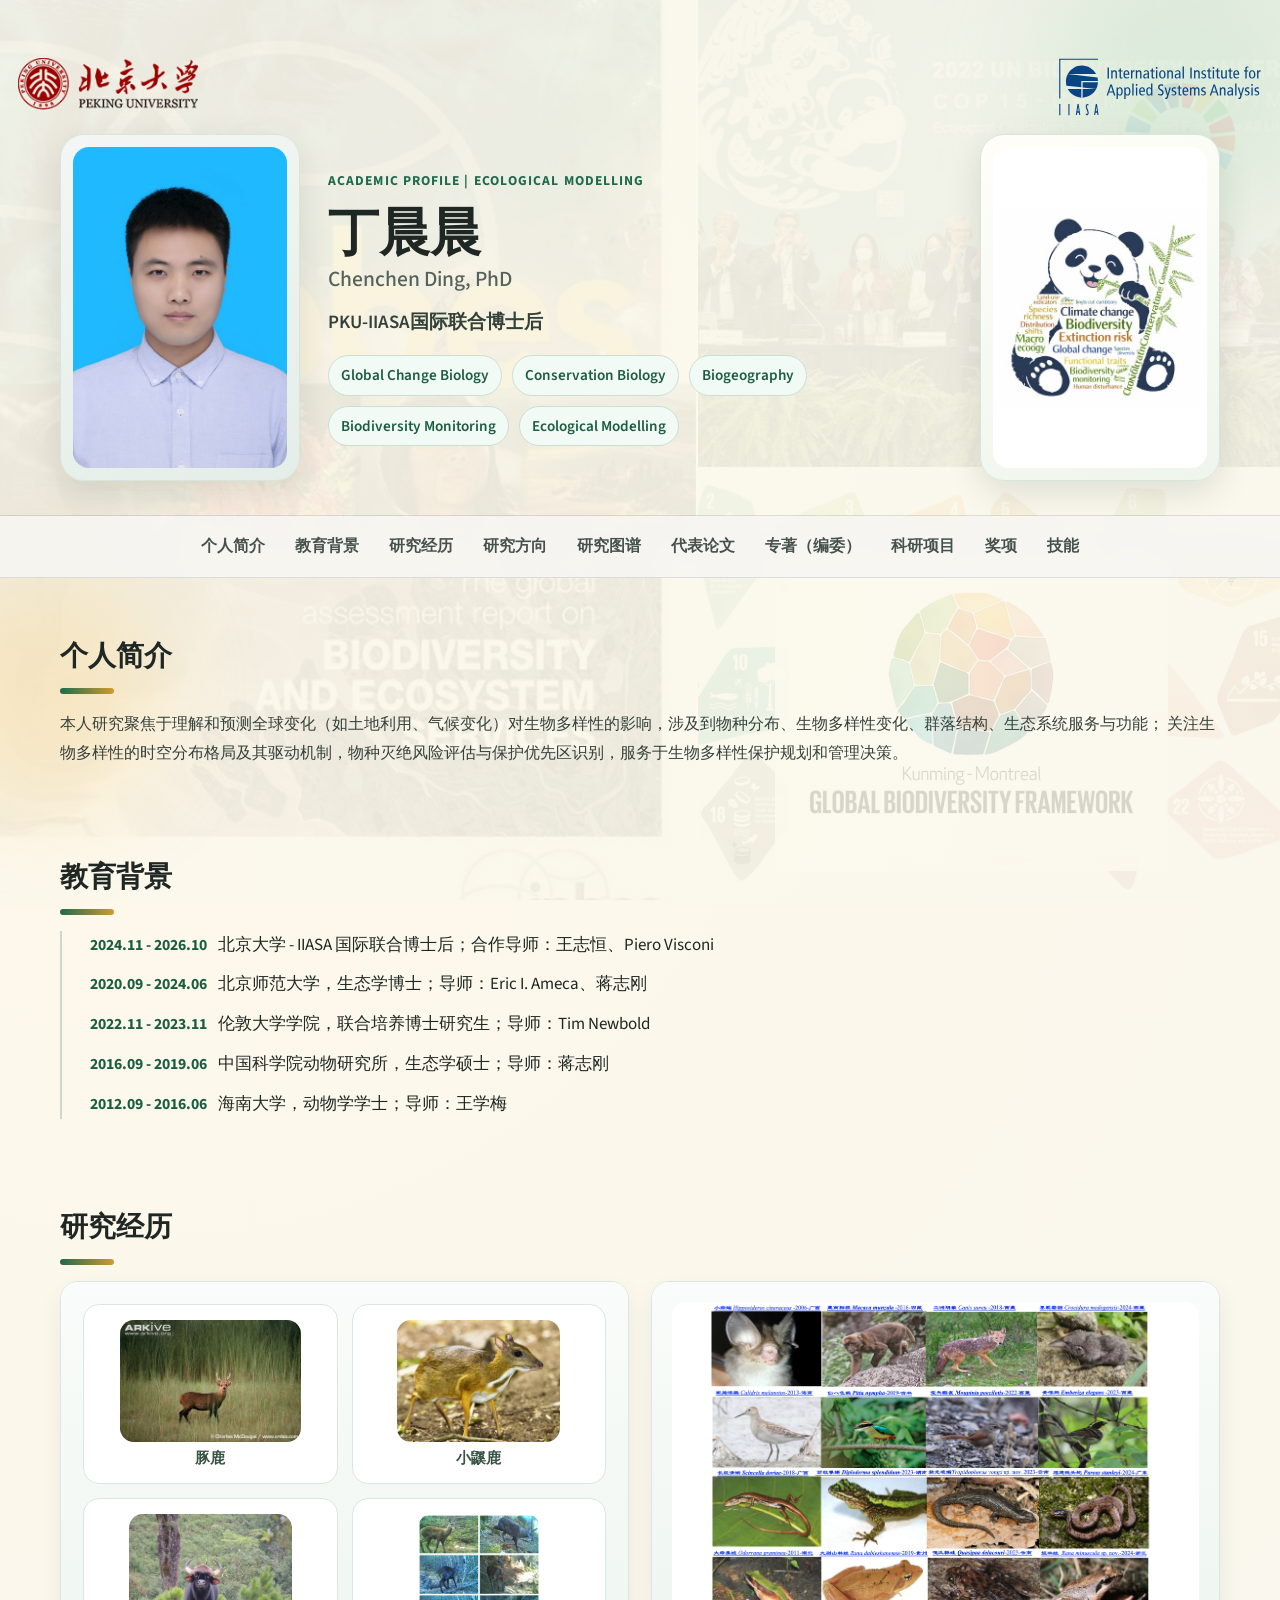
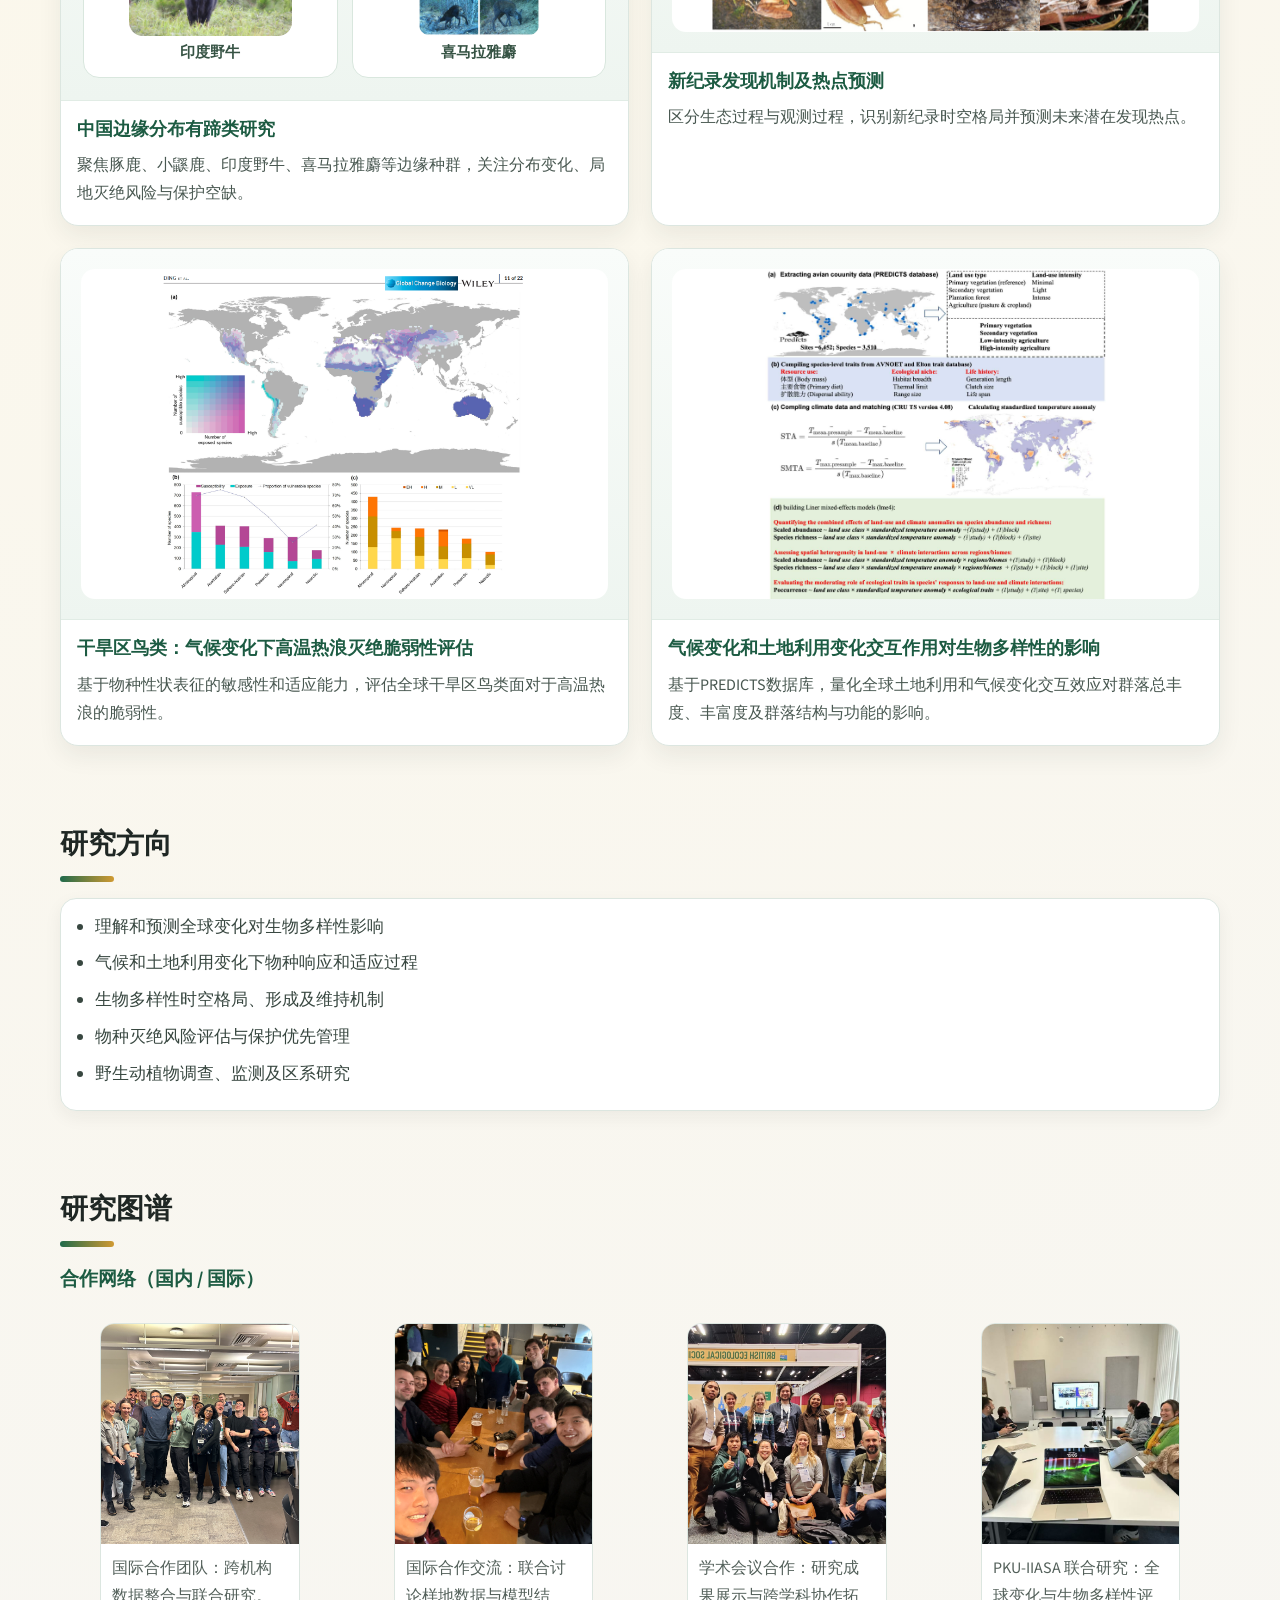
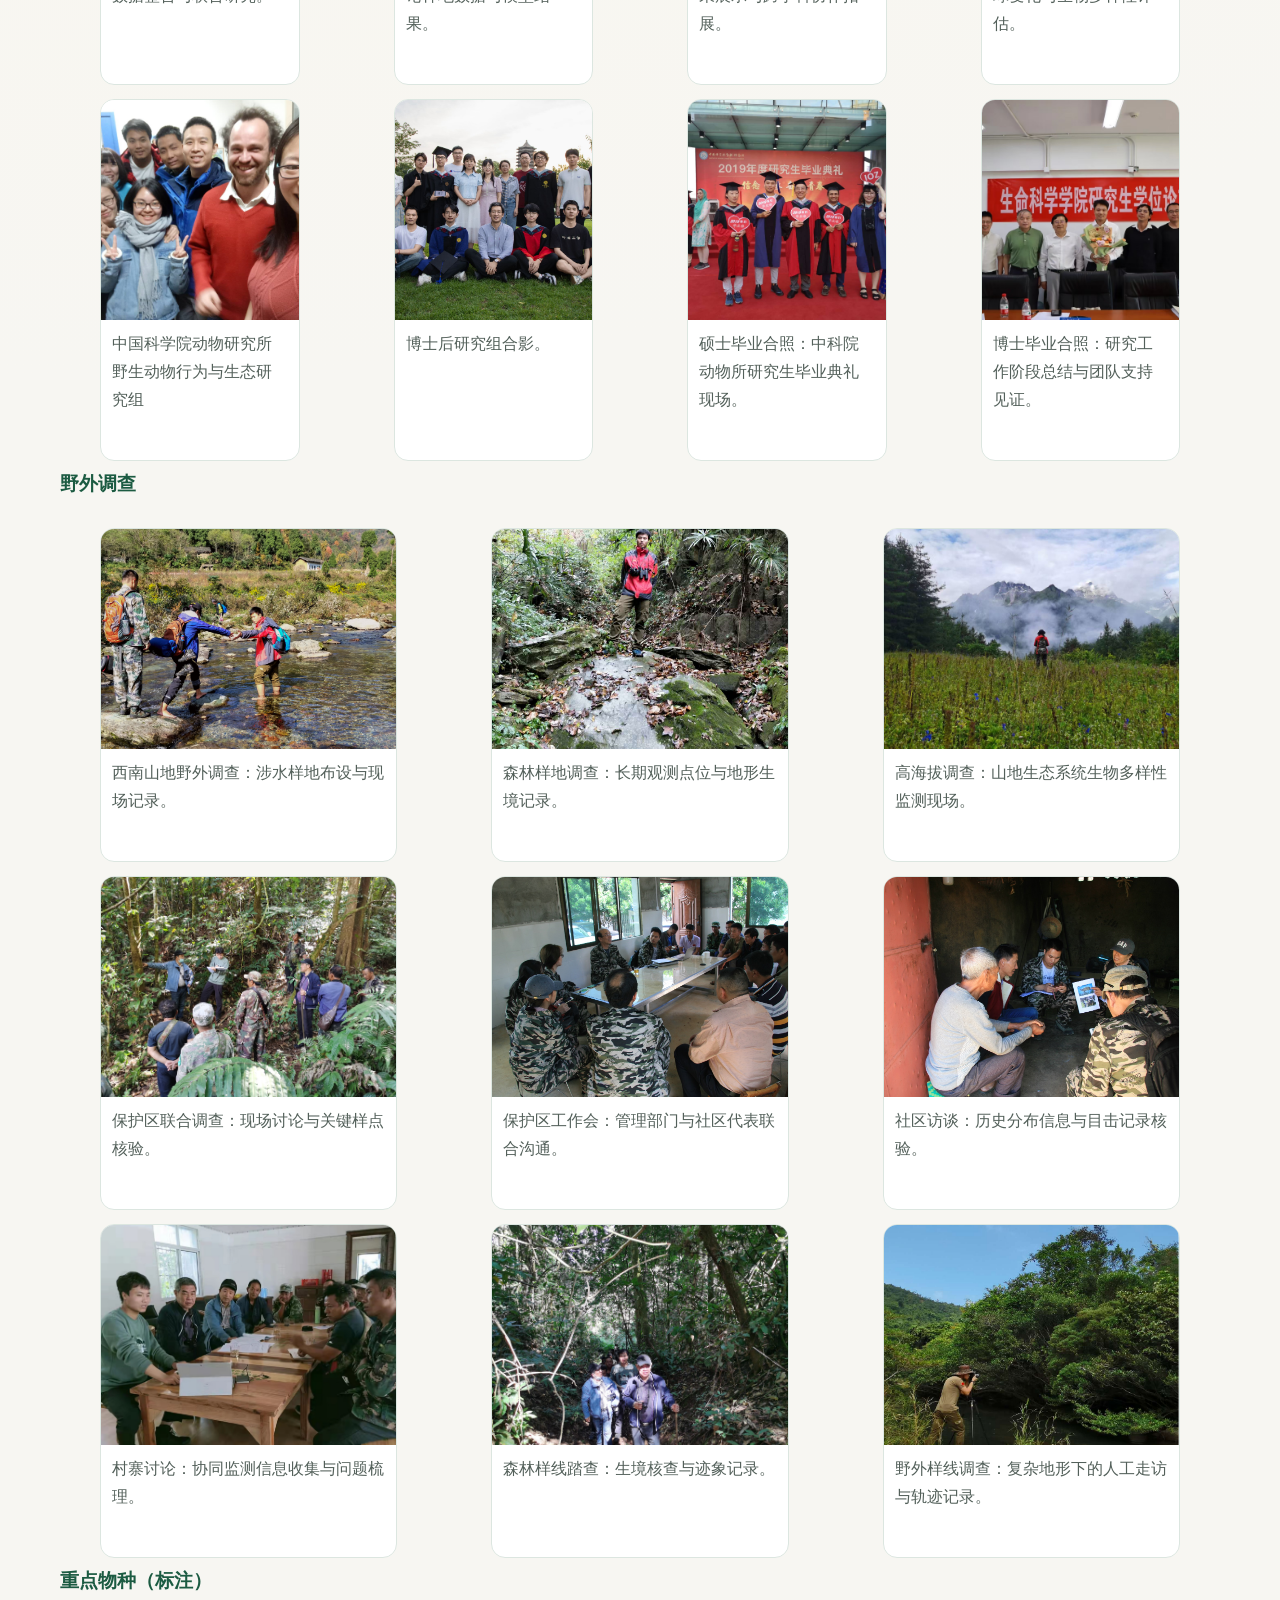
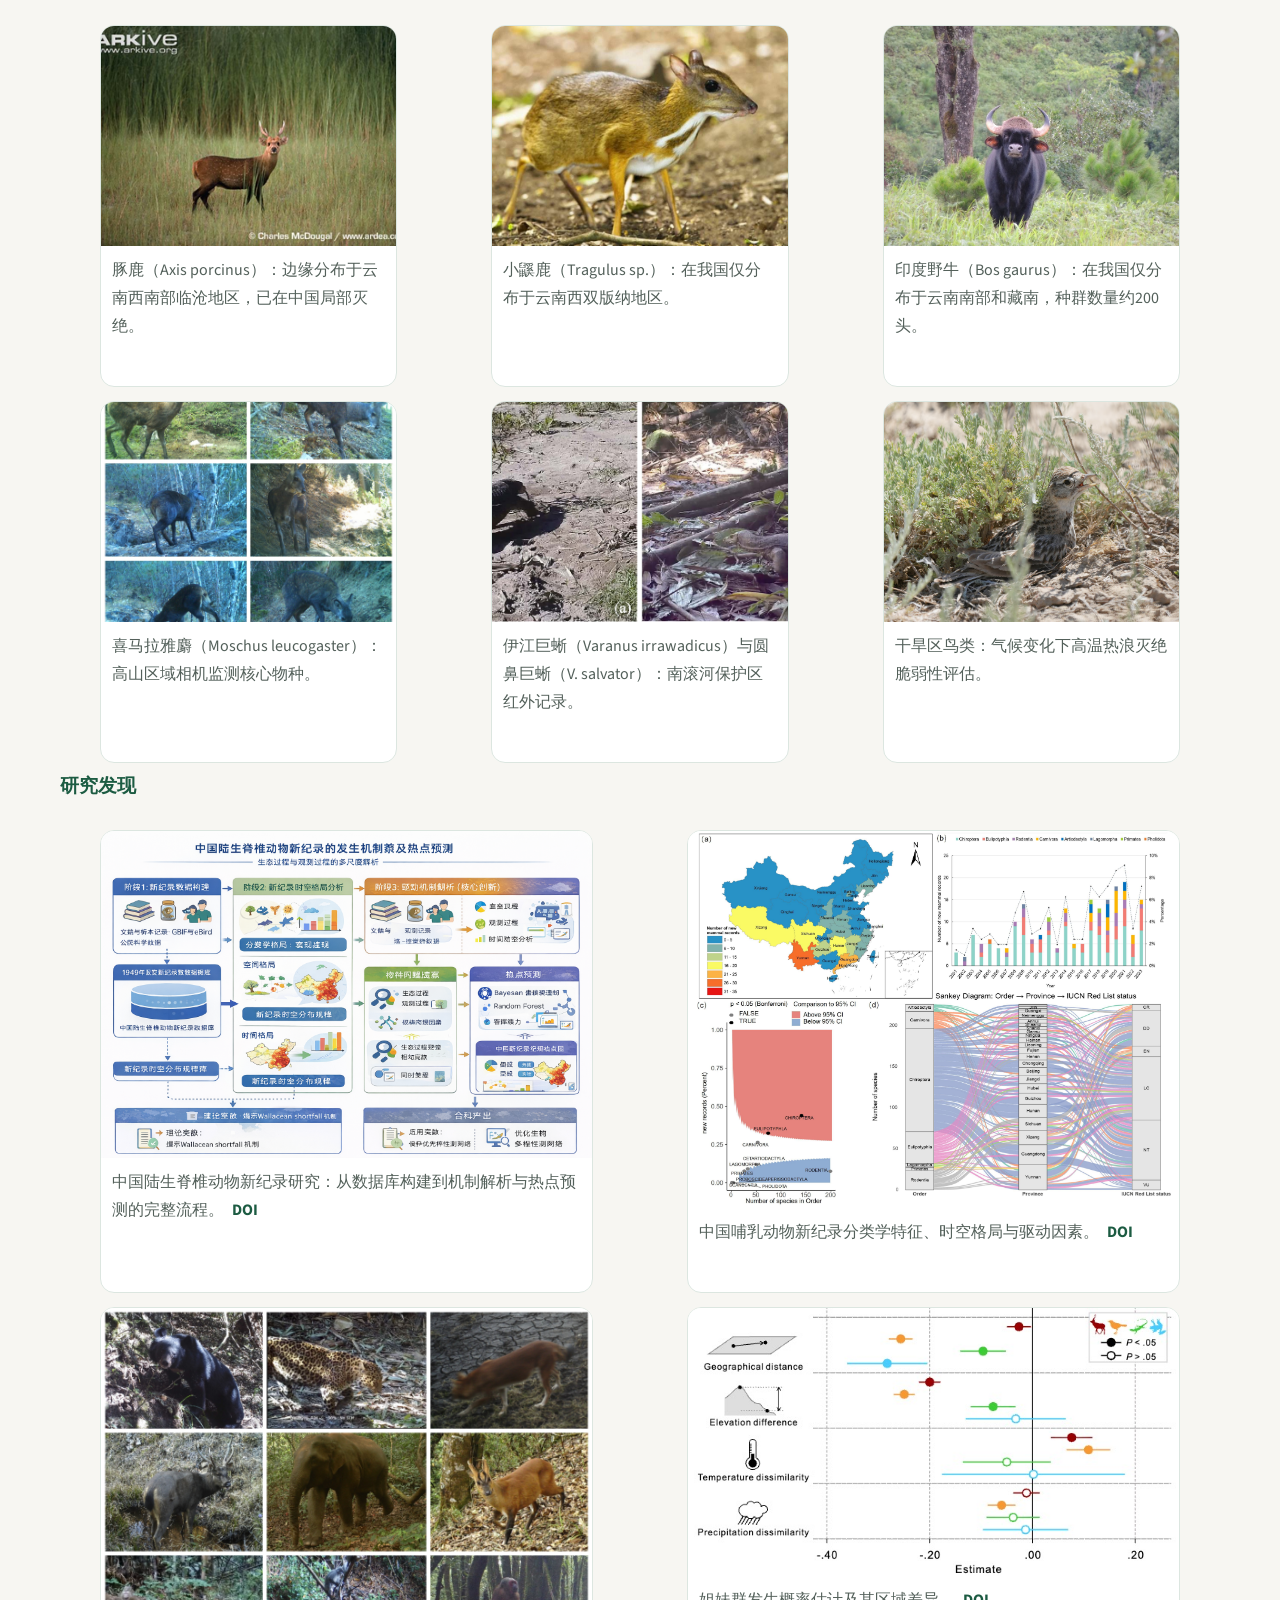
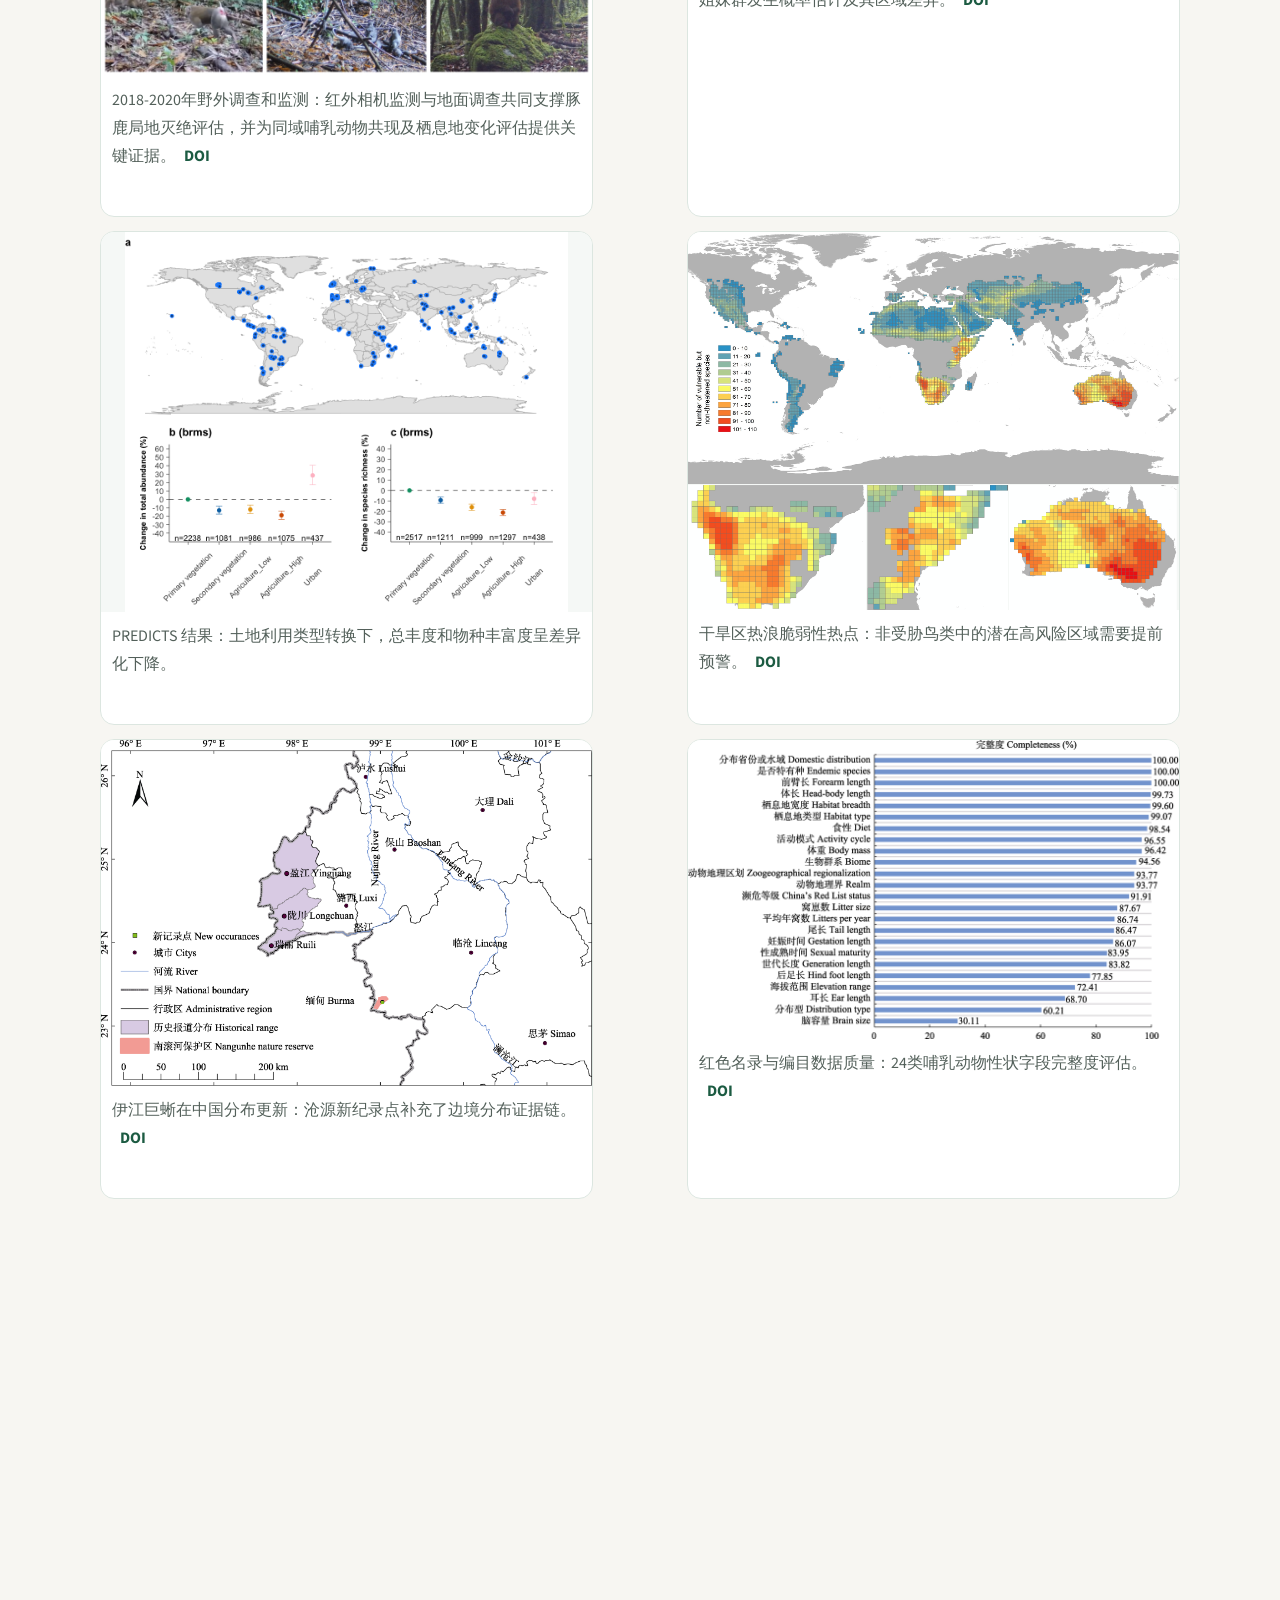
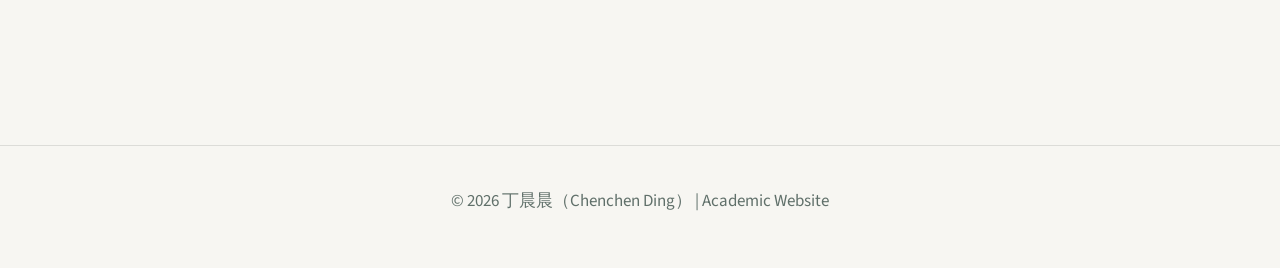
==== index.html @ 4b9de7c2 "Refine atlas captions and paper heading links" ====
<!doctype html>
<html lang="zh-CN">
<head>
  <meta charset="utf-8" />
  <meta name="viewport" content="width=device-width, initial-scale=1" />
  <title>丁晨晨 | Chenchen Ding, PhD</title>
  <meta name="description" content="丁晨晨（Chenchen Ding）个人学术主页：教育背景、研究经历、研究方向、研究图谱、代表论文与科研项目。" />
  <link rel="preconnect" href="https://fonts.googleapis.com" />
  <link rel="preconnect" href="https://fonts.gstatic.com" crossorigin />
  <link href="https://fonts.googleapis.com/css2?family=Fraunces:opsz,wght@9..144,500;9..144,700&family=Source+Sans+3:wght@400;500;600;700&display=swap" rel="stylesheet" />
  <link rel="stylesheet" href="style.css" />
</head>
<body>
  <div class="bg-orb orb-a"></div>
  <div class="bg-orb orb-b"></div>

  <header class="hero" id="top">
    <div class="hero-topbar">
      <img class="hero-corner-logo hero-logo-pku" src="assets/images/hero/pku-logo-mobile.png" alt="北京大学" loading="lazy" />
      <img class="hero-corner-logo hero-logo-iiasa" src="assets/images/hero/iiasa-logo-official.svg" alt="IIASA" loading="lazy" />
    </div>
    <div class="container hero-grid">
      <div class="hero-photo-wrap reveal">
        <img src="assets/images/profile.jpg" alt="丁晨晨个人照片" class="hero-photo" />
      </div>
      <div class="hero-main reveal">
        <p class="eyebrow">Academic Profile | Ecological Modelling</p>
        <h1>丁晨晨 <span>Chenchen Ding, PhD</span></h1>
        <p class="lead">PKU-IIASA国际联合博士后</p>
        <div class="chips">
          <span>Global Change Biology</span>
          <span>Conservation Biology</span>
          <span>Biogeography</span>
          <span>Biodiversity Monitoring</span>
          <span>Ecological Modelling</span>
        </div>
      </div>
      <div class="hero-panda-wrap reveal">
        <img src="assets/images/hero/panda-wordcloud.jpg" alt="熊猫生物多样性词云" class="hero-panda" />
      </div>
    </div>
  </header>

  <nav class="nav">
    <a href="#about">个人简介</a>
    <a href="#education">教育背景</a>
    <a href="#experience">研究经历</a>
    <a href="#research">研究方向</a>
    <a href="#atlas">研究图谱</a>
    <a href="#papers">代表论文</a>
    <a href="#books">专著（编委）</a>
    <a href="#projects">科研项目</a>
    <a href="#awards">奖项</a>
    <a href="#skills">技能</a>
  </nav>

  <main class="container">
    <section id="about" class="section reveal">
      <h2>个人简介</h2>
      <p>
        本人研究聚焦于理解和预测全球变化（如土地利用、气候变化）对生物多样性的影响，涉及到物种分布、生物多样性变化、群落结构、生态系统服务与功能；
        关注生物多样性的时空分布格局及其驱动机制，物种灭绝风险评估与保护优先区识别，服务于生物多样性保护规划和管理决策。
      </p>
    </section>

    <section id="education" class="section reveal">
      <h2>教育背景</h2>
      <ul class="timeline">
        <li>
          <span>2024.11 - 2026.10</span>
          北京大学 - IIASA 国际联合博士后；合作导师：王志恒、Piero Visconi
        </li>
        <li><span>2020.09 - 2024.06</span> 北京师范大学，生态学博士；导师：Eric I. Ameca、蒋志刚</li>
        <li><span>2022.11 - 2023.11</span> 伦敦大学学院，联合培养博士研究生；导师：Tim Newbold</li>
        <li><span>2016.09 - 2019.06</span> 中国科学院动物研究所，生态学硕士；导师：蒋志刚</li>
        <li><span>2012.09 - 2016.06</span> 海南大学，动物学学士；导师：王学梅</li>
      </ul>
    </section>

    <section id="experience" class="section reveal">
	      <h2>研究经历</h2>
	      <div class="experience-grid">
	        <article class="exp-card exp-card-species">
	          <div class="exp-card-media exp-species-grid">
	            <figure class="exp-species-tile">
	              <img src="assets/images/atlas/species-hogdeer.jpg" alt="豚鹿" loading="lazy" />
	              <figcaption>豚鹿</figcaption>
	            </figure>
	            <figure class="exp-species-tile">
	              <img src="assets/images/atlas/species-mousedeer-updated.png" alt="小鼷鹿" loading="lazy" />
	              <figcaption>小鼷鹿</figcaption>
	            </figure>
	            <figure class="exp-species-tile">
	              <img src="assets/images/atlas/species-gaur.jpg" alt="印度野牛" loading="lazy" />
	              <figcaption>印度野牛</figcaption>
	            </figure>
	            <figure class="exp-species-tile">
	              <img src="assets/images/atlas/species-himalayan-muskdeer.jpg" alt="喜马拉雅麝" loading="lazy" />
	              <figcaption>喜马拉雅麝</figcaption>
	            </figure>
	          </div>
	          <div class="exp-card-copy">
	            <h3>中国边缘分布有蹄类研究</h3>
	            <p>聚焦豚鹿、小鼷鹿、印度野牛、喜马拉雅麝等边缘种群，关注分布变化、局地灭绝风险与保护空缺。</p>
	          </div>
	        </article>
	        <article class="exp-card">
	          <div class="exp-card-media">
	            <img src="assets/images/atlas/chart-four-classes-newrecord-collage.png" alt="中国陆生脊椎动物四大类群代表性新纪录物种" loading="lazy" />
	          </div>
	          <div class="exp-card-copy">
	            <h3>新纪录发现机制及热点预测</h3>
	            <p>区分生态过程与观测过程，识别新纪录时空格局并预测未来潜在发现热点。</p>
	          </div>
	        </article>
	        <article class="exp-card">
	          <div class="exp-card-media">
	            <img src="assets/images/atlas/chart-dryland-birds-geb.png" alt="干旱区鸟类热浪脆弱性研究结果图" loading="lazy" />
	          </div>
	          <div class="exp-card-copy">
	            <h3>干旱区鸟类：气候变化下高温热浪灭绝脆弱性评估</h3>
	            <p>基于物种性状表征的敏感性和适应能力，评估全球干旱区鸟类面对于高温热浪的脆弱性。</p>
	          </div>
	        </article>
	        <article class="exp-card">
	          <div class="exp-card-media">
	            <img src="assets/images/atlas/chart-predicts-technical.jpg" alt="PREDICTS 技术路线图" loading="lazy" />
	          </div>
	          <div class="exp-card-copy">
	            <h3>气候变化和土地利用变化交互作用对生物多样性的影响</h3>
	            <p>基于PREDICTS数据库，量化全球土地利用和气候变化交互效应对群落总丰度、丰富度及群落结构与功能的影响。</p>
	          </div>
	        </article>
      </div>
    </section>

    <section id="research" class="section reveal">
      <h2>研究方向</h2>
      <div class="card">
        <ul class="research-points">
          <li>理解和预测全球变化对生物多样性影响</li>
          <li>气候和土地利用变化下物种响应和适应过程</li>
          <li>生物多样性时空格局、形成及维持机制</li>
          <li>物种灭绝风险评估与保护优先管理</li>
          <li>野生动植物调查、监测及区系研究</li>
        </ul>
      </div>
    </section>

	    <section id="atlas" class="section reveal">
	      <h2>研究图谱</h2>
	      <div class="atlas-group">
        <h3>合作网络（国内 / 国际）</h3>
        <div class="atlas-grid atlas-grid-collab">
          <figure class="atlas-item"><img src="assets/images/atlas/collab-uk-team.jpg" alt="国际合作团队" loading="lazy" /><figcaption>国际合作团队：跨机构数据整合与联合研究。</figcaption></figure>
          <figure class="atlas-item"><img src="assets/images/atlas/collab-uk-pub.jpg" alt="国际合作交流" loading="lazy" /><figcaption>国际合作交流：联合讨论样地数据与模型结果。</figcaption></figure>
          <figure class="atlas-item"><img src="assets/images/atlas/collab-bes-conference.jpg" alt="学术会议合作" loading="lazy" /><figcaption>学术会议合作：研究成果展示与跨学科协作拓展。</figcaption></figure>
          <figure class="atlas-item"><img src="assets/images/atlas/collab-pku-iiasa-268772.jpg" alt="PKU-IIASA合作" loading="lazy" /><figcaption>PKU-IIASA 联合研究：全球变化与生物多样性评估。</figcaption></figure>
          <figure class="atlas-item"><img src="assets/images/atlas/collab-lina.png" alt="李娜合作交流" loading="lazy" /><figcaption>中国科学院动物研究所野生动物行为与生态研究组</figcaption></figure>
          <figure class="atlas-item"><img src="assets/images/atlas/collab-graduation-e572c.jpg" alt="博士后研究组合影" loading="lazy" /><figcaption>博士后研究组合影。</figcaption></figure>
          <figure class="atlas-item"><img src="assets/images/atlas/collab-ioz-master-graduation.jpg" alt="硕士毕业合照" loading="lazy" /><figcaption>硕士毕业合照：中科院动物所研究生毕业典礼现场。</figcaption></figure>
          <figure class="atlas-item"><img src="assets/images/atlas/collab-pku-defense-b506d0.jpg" alt="博士毕业合照" loading="lazy" /><figcaption>博士毕业合照：研究工作阶段总结与团队支持见证。</figcaption></figure>
        </div>
      </div>

      <div class="atlas-group">
        <h3>野外调查</h3>
        <div class="atlas-grid atlas-grid-photo">
          <figure class="atlas-item"><img src="assets/images/atlas/field-river-crossing.jpg" alt="野外调查涉水样地" loading="lazy" /><figcaption>西南山地野外调查：涉水样地布设与现场记录。</figcaption></figure>
          <figure class="atlas-item"><img src="assets/images/atlas/field-forest-portrait.jpg" alt="森林样地调查" loading="lazy" /><figcaption>森林样地调查：长期观测点位与地形生境记录。</figcaption></figure>
          <figure class="atlas-item"><img src="assets/images/atlas/field-alpine.jpg" alt="高海拔调查" loading="lazy" /><figcaption>高海拔调查：山地生态系统生物多样性监测现场。</figcaption></figure>
          <figure class="atlas-item"><img src="assets/images/atlas/field-hogdeer-joint-forest.jpg" alt="保护区联合调查" loading="lazy" /><figcaption>保护区联合调查：现场讨论与关键样点核验。</figcaption></figure>
          <figure class="atlas-item"><img src="assets/images/atlas/field-hogdeer-workshop.jpg" alt="保护区工作会" loading="lazy" /><figcaption>保护区工作会：管理部门与社区代表联合沟通。</figcaption></figure>
          <figure class="atlas-item"><img src="assets/images/atlas/field-hogdeer-village-interview.jpg" alt="社区访谈" loading="lazy" /><figcaption>社区访谈：历史分布信息与目击记录核验。</figcaption></figure>
          <figure class="atlas-item"><img src="assets/images/atlas/field-hogdeer-community-meeting.jpg" alt="村寨讨论" loading="lazy" /><figcaption>村寨讨论：协同监测信息收集与问题梳理。</figcaption></figure>
          <figure class="atlas-item"><img src="assets/images/atlas/field-hogdeer-forest-transect2.jpg" alt="森林样线踏查" loading="lazy" /><figcaption>森林样线踏查：生境核查与迹象记录。</figcaption></figure>
          <figure class="atlas-item"><img src="assets/images/atlas/field-survey-stream.png" alt="野外样线调查" loading="lazy" /><figcaption>野外样线调查：复杂地形下的人工走访与轨迹记录。</figcaption></figure>
        </div>
      </div>

      <div class="atlas-group">
        <h3>重点物种（标注）</h3>
        <div class="atlas-grid atlas-grid-photo">
          <figure class="atlas-item"><img src="assets/images/atlas/species-hogdeer.jpg" alt="豚鹿" loading="lazy" /><figcaption>豚鹿（Axis porcinus）：边缘分布于云南西南部临沧地区，已在中国局部灭绝。</figcaption></figure>
          <figure class="atlas-item"><img src="assets/images/atlas/species-mousedeer-updated.png" alt="小鼷鹿" loading="lazy" /><figcaption>小鼷鹿（Tragulus sp.）：在我国仅分布于云南西双版纳地区。</figcaption></figure>
          <figure class="atlas-item"><img src="assets/images/atlas/species-gaur.jpg" alt="印度野牛" loading="lazy" /><figcaption>印度野牛（Bos gaurus）：在我国仅分布于云南南部和藏南，种群数量约200头。</figcaption></figure>
          <figure class="atlas-item"><img src="assets/images/atlas/species-himalayan-muskdeer.jpg" alt="喜马拉雅麝" loading="lazy" /><figcaption>喜马拉雅麝（Moschus leucogaster）：高山区域相机监测核心物种。</figcaption></figure>
          <figure class="atlas-item"><img src="assets/images/atlas/species-varanus-cangyuan.jpg" alt="伊江巨蜥与圆鼻巨蜥红外照片" loading="lazy" /><figcaption>伊江巨蜥（Varanus irrawadicus）与圆鼻巨蜥（V. salvator）：南滚河保护区红外记录。</figcaption></figure>
          <figure class="atlas-item"><img src="assets/images/atlas/species-dryland-bird.jpg" alt="干旱区鸟类" loading="lazy" /><figcaption>干旱区鸟类：气候变化下高温热浪灭绝脆弱性评估。</figcaption></figure>
        </div>
      </div>

      <div class="atlas-group">
        <h3>研究发现</h3>
        <div class="atlas-grid atlas-grid-results">
          <figure class="atlas-item"><a href="https://doi.org/10.1111/geb.70165" target="_blank" rel="noopener"><img src="assets/images/atlas/chart-newrecord-workflow.png" alt="新纪录机制框架" loading="lazy" /></a><figcaption>中国陆生脊椎动物新纪录研究：从数据库构建到机制解析与热点预测的完整流程。<a href="https://doi.org/10.1111/geb.70165" target="_blank" rel="noopener">DOI</a></figcaption></figure>
          <figure class="atlas-item"><a href="https://doi.org/10.1111/geb.70165" target="_blank" rel="noopener"><img src="assets/images/atlas/chart-geb-mammal-newrecords-china.jpg" alt="GEB中国哺乳动物新纪录结果图" loading="lazy" /></a><figcaption>中国哺乳动物新纪录分类学特征、时空格局与驱动因素。<a href="https://doi.org/10.1111/geb.70165" target="_blank" rel="noopener">DOI</a></figcaption></figure>
          <figure class="atlas-item"><a href="https://doi.org/10.1017/S0030605321000016" target="_blank" rel="noopener"><img src="assets/images/atlas/camera-grid-206666.jpg" alt="九宫格物种红外记录图" loading="lazy" /></a><figcaption>2018-2020年野外调查和监测：红外相机监测与地面调查共同支撑豚鹿局地灭绝评估，并为同域哺乳动物共现及栖息地变化评估提供关键证据。<a href="https://doi.org/10.1017/S0030605321000016" target="_blank" rel="noopener">DOI</a></figcaption></figure>
          <figure class="atlas-item"><a href="https://doi.org/10.1111/geb.70165" target="_blank" rel="noopener"><img src="assets/images/atlas/chart-sister-clades-estimates.png" alt="姐妹群发生概率估计图" loading="lazy" /></a><figcaption>姐妹群发生概率估计及其区域差异。<a href="https://doi.org/10.1111/geb.70165" target="_blank" rel="noopener">DOI</a></figcaption></figure>
          <figure class="atlas-item"><img src="assets/images/atlas/chart-predicts-sites-effects.png" alt="PREDICTS全球样地与效应估计" loading="lazy" /><figcaption>PREDICTS 结果：土地利用类型转换下，总丰度和物种丰富度呈差异化下降。</figcaption></figure>
          <figure class="atlas-item"><a href="https://doi.org/10.1111/gcb.17136" target="_blank" rel="noopener"><img src="assets/images/atlas/chart-heatwave-hotspots.png" alt="热浪脆弱性热点" loading="lazy" /></a><figcaption>干旱区热浪脆弱性热点：非受胁鸟类中的潜在高风险区域需要提前预警。<a href="https://doi.org/10.1111/gcb.17136" target="_blank" rel="noopener">DOI</a></figcaption></figure>
          <figure class="atlas-item"><a href="https://doi.org/10.13859/j.cjz.202001015" target="_blank" rel="noopener"><img src="assets/images/atlas/chart-varanus-range-cangyuan.png" alt="伊江巨蜥分布图" loading="lazy" /></a><figcaption>伊江巨蜥在中国分布更新：沧源新纪录点补充了边境分布证据链。<a href="https://doi.org/10.13859/j.cjz.202001015" target="_blank" rel="noopener">DOI</a></figcaption></figure>
          <figure class="atlas-item"><a href="https://doi.org/10.17520/biods.2021520" target="_blank" rel="noopener"><img src="assets/images/atlas/chart-redlist-catalog-completeness.png" alt="红色名录与编目完整度" loading="lazy" /></a><figcaption>红色名录与编目数据质量：24类哺乳动物性状字段完整度评估。<a href="https://doi.org/10.17520/biods.2021520" target="_blank" rel="noopener">DOI</a></figcaption></figure>
        </div>
      </div>
    </section>

    <section id="papers" class="section reveal">
      <h2 class="papers-heading">
        <span>代表论文（第一作者或共同第一作者）</span>
        <span class="profile-links" aria-label="学术主页链接">
          <a class="profile-link profile-link-researchgate" href="https://www.researchgate.net/search/researcher?q=Chenchen%20Ding" target="_blank" rel="noopener" aria-label="ResearchGate">
            <span>RG</span>
          </a>
          <a class="profile-link profile-link-github" href="https://github.com/dingchenchen6" target="_blank" rel="noopener" aria-label="GitHub">
            <svg viewBox="0 0 24 24" aria-hidden="true">
              <path d="M12 1.5a10.5 10.5 0 0 0-3.32 20.46c.53.1.72-.23.72-.52v-1.84c-2.93.64-3.55-1.24-3.55-1.24-.48-1.22-1.18-1.55-1.18-1.55-.97-.66.08-.65.08-.65 1.07.08 1.63 1.09 1.63 1.09.95 1.63 2.49 1.16 3.1.89.1-.69.37-1.16.67-1.43-2.34-.27-4.8-1.17-4.8-5.19 0-1.15.41-2.08 1.08-2.81-.11-.26-.47-1.36.1-2.83 0 0 .88-.28 2.89 1.07a10 10 0 0 1 5.26 0c2-1.35 2.88-1.07 2.88-1.07.57 1.47.21 2.57.1 2.83.67.73 1.08 1.66 1.08 2.81 0 4.03-2.46 4.92-4.8 5.18.38.33.71.98.71 1.98v2.94c0 .29.19.62.73.52A10.5 10.5 0 0 0 12 1.5Z"/>
            </svg>
          </a>
          <a class="profile-link profile-link-orcid" href="https://orcid.org/0000-0001-6706-7996" target="_blank" rel="noopener" aria-label="ORCID">
            <span>iD</span>
          </a>
        </span>
      </h2>
      <ol class="pub-list">
        <li>
          Ding Chenchen, Ding Jiale, Qiao Huijie, Jiang Zhigang, Wang Zhiheng. (2025).
          <em>Taxonomic and Spatiotemporal Patterns and Ecological Correlates of New Mammal Distribution Records in China</em>.
          Global Ecology and Biogeography, 34(12), e70165.
          <a href="https://doi.org/10.1111/geb.70165" target="_blank" rel="noopener">DOI: 10.1111/geb.70165</a>
        </li>
        <li>
          Ding Chenchen, Newbold Tim, Ameca Eric I. (2024).
          <em>Assessing the global vulnerability of dryland birds to heatwaves</em>.
          Global Change Biology, 30(1), e17136.
          <a href="https://doi.org/10.1111/gcb.17136" target="_blank" rel="noopener">DOI: 10.1111/gcb.17136</a>
        </li>
        <li>
          Ding Chenchen, Liu Jie, Li Chunwang, Jiang Zhigang. (2022).
          <em>Probable extirpation of the hog deer from China: implications for conservation</em>.
          Oryx, 56(3).
          <a href="https://doi.org/10.1017/S0030605321000016" target="_blank" rel="noopener">DOI: 10.1017/S0030605321000016</a>
        </li>
        <li>
          Jiang Zhigang, Li Chunwang, Ding Chenchen. (2021).
          <em>The roaming wild Asian elephants of Yunnan, China, pose a challenge to conservation</em>. Oryx, 55(5), 650-651.
          <a href="https://doi.org/10.1017/S0030605321000211" target="_blank" rel="noopener">DOI: 10.1017/S0030605321000211</a>
        </li>
	        <li>
	          丁晨晨; 梁冬妮; 信文培; 李春旺; Ameca Eric I; 蒋志刚. (2022).
	          <em>中国哺乳动物形态、生活史和生态学特征数据集</em>. 生物多样性, 30(2).
	          <a href="https://doi.org/10.17520/biods.2021520" target="_blank" rel="noopener">DOI: 10.17520/biods.2021520</a>
	        </li>
	        <li>
	          丁晨晨, 刘杰, 李春旺, 饶定齐, 蒋志刚. (2020).
	          <em>云南沧源发现伊江巨蜥</em>. 动物学杂志, 55(1), 110-111.
	          <a href="https://doi.org/10.13859/j.cjz.202001015" target="_blank" rel="noopener">DOI: 10.13859/j.cjz.202001015</a>
	        </li>
	        <li>
	          李娜#, 丁晨晨#, 曹丹丹, 初红军, 戚英杰, 李春旺, 平晓鸽, 孙悦华, 蒋志刚. (2020).
	          <em>中国阿勒泰地区鸟类物种编目、丰富度格局和区系组成</em>. 生物多样性, 28, 401-411.
	          <a href="https://doi.org/10.17520/biods.2019023" target="_blank" rel="noopener">DOI: 10.17520/biods.2019023</a>
        </li>
        <li>
          丁晨晨, 胡一鸣, 李春旺, 蒋志刚. (2018).
          <em>印度野牛在中国的分布及其栖息地适宜性分析</em>. 生物多样性, 26, 951-961.
          <a href="https://doi.org/10.17520/biods.2018012" target="_blank" rel="noopener">DOI: 10.17520/biods.2018012</a>
        </li>
      </ol>
    </section>

    <section id="books" class="section reveal">
      <h2>专著（编委）</h2>
      <div class="card">
        <p>
          <strong>蒋志刚、周开亚、何锴、丁晨晨、胡一鸣、黄乘明、Alice C. Hughes、姜廷磊、姜广顺、李春旺、李晟、刘洋、石红艳、王旭明、余文华、张礼标（2024）《中国哺乳动物多样性：编目、分布与保护》</strong>（海峡出版社，编委）。
          本人贡献：负责物种分布、生态性状与受威胁因素数据汇集、统计可视化与章节校稿。
        </p>
        <p>
          <strong>《中国生物多样性红色名录：脊椎动物（哺乳动物卷）》</strong>（编委会，2020）。
          本人贡献：参与物种种群分布数据收集、受威胁因素评估及统计绘图。
        </p>
      </div>
    </section>

    <section id="projects" class="section reveal">
      <h2>科研项目</h2>
      <div class="two-col">
        <div class="panel">
          <h3>主持</h3>
          <ul>
            <li>北京市自然科学基金青年C类项目（5264031）：中国脊椎动物新纪录分类学时空格局、驱动机制及热点预测研究（2026.01-2027.12，在研）</li>
            <li>北京大学 PKU-IIASA 国际联合博士后项目：土地利用和气候变化对全球生物多样性的综合影响（2024.11-2026.10，在研）</li>
          </ul>
        </div>
        <div class="panel">
          <h3>参与</h3>
          <ul>
            <li>科技部国家重点研发计划（2022YFF0808402）：气候和土地利用变化对“一体化健康”体系的影响与应对策略（2022.12-2027.11，在研）</li>
          </ul>
        </div>
      </div>
    </section>

    <section id="awards" class="section reveal">
      <h2>奖项</h2>
      <div class="card">
        <ul>
          <li>北京师范大学优秀博士论文（2024）</li>
          <li>国家奖学金（2023-2024）</li>
          <li>中国科学院大学优秀硕士论文（2019）</li>
          <li>中国科学院大学优秀毕业生（2019）</li>
        </ul>
      </div>
    </section>

    <section id="skills" class="section reveal">
      <h2>专业技能</h2>
      <div class="skills">
        <span>R</span>
        <span>Python</span>
        <span>Statistical Analysis &amp; Visualization</span>
        <span>Species Distribution Models</span>
        <span>Systematic Conservation Planning</span>
        <span>Ecological Modelling</span>
        <span>Wildlife Survey &amp; Monitoring</span>
      </div>
    </section>
  </main>

  <footer class="footer">
    <p>© 2026 丁晨晨（Chenchen Ding） | Academic Website</p>
  </footer>

  <script>
    const observer = new IntersectionObserver((entries) => {
      entries.forEach((entry) => {
        if (entry.isIntersecting) entry.target.classList.add('in');
      });
    }, { threshold: 0.12 });

    document.querySelectorAll('.reveal').forEach(el => observer.observe(el));
  </script>
</body>
</html>
---- style.css ----
:root {
  --bg: #f7f6f2;
  --ink: #1f2724;
  --sub: #55615b;
  --brand: #1f6a4b;
  --brand-2: #d09a32;
  --card: #ffffff;
  --line: rgba(31, 39, 36, 0.12);
  --shadow: 0 12px 34px rgba(24, 40, 32, 0.12);
}

* {
  box-sizing: border-box;
}

html,
body {
  margin: 0;
  padding: 0;
}

body {
  font-family: "Source Sans 3", "PingFang SC", "Noto Sans SC", sans-serif;
  font-size: 17px;
  color: var(--ink);
  line-height: 1.75;
  background: radial-gradient(circle at 12% 6%, #fdf8e9 0%, var(--bg) 32%), var(--bg);
}

body::before {
  content: "";
  position: fixed;
  inset: 0;
  z-index: -2;
  pointer-events: none;
  background-image: url("assets/images/bg/bg-ipbes-kmgbf-sdg-composite.png");
  background-size: cover;
  background-repeat: no-repeat;
  background-position: center center;
  opacity: 0.14;
  filter: saturate(0.9) contrast(1.01);
}

img {
  max-width: 100%;
  display: block;
}

.bg-orb {
  position: fixed;
  z-index: -1;
  border-radius: 999px;
  filter: blur(50px);
  opacity: 0.35;
}

.orb-a {
  width: 280px;
  height: 280px;
  background: #b7dfc3;
  top: -60px;
  right: -40px;
}

.orb-b {
  width: 240px;
  height: 240px;
  background: #ffd88a;
  bottom: 10%;
  left: -80px;
}

.container {
  width: min(1160px, calc(100% - 40px));
  margin: 0 auto;
}

.hero {
  padding: 58px 0 34px;
  border-bottom: 1px solid var(--line);
}

.hero-topbar {
  display: flex;
  justify-content: space-between;
  align-items: flex-start;
  gap: 18px;
  width: 100%;
  padding: 0 18px;
  margin-bottom: 18px;
}

.hero-corner-logo {
  flex: 0 0 auto;
  height: auto;
  max-width: 100%;
  object-fit: contain;
}

.hero-logo-pku {
  height: 52px;
  width: auto;
}

.hero-logo-iiasa {
  height: 58px;
  width: auto;
  max-width: min(320px, 42vw);
}

.hero-grid {
  display: grid;
  grid-template-columns: 240px minmax(0, 1fr) 240px;
  gap: 28px;
  align-items: center;
}

.hero-photo-wrap {
  background: linear-gradient(160deg, #f3f6f4, #e4eee8);
  border: 1px solid #d7e5dc;
  border-radius: 24px;
  padding: 12px;
  box-shadow: var(--shadow);
}

.hero-photo {
  width: 100%;
  aspect-ratio: 2 / 3;
  object-fit: cover;
  border-radius: 16px;
}

.hero-panda-wrap {
  background: linear-gradient(160deg, #fffef8, #eef5ec);
  border: 1px solid #d7e5dc;
  border-radius: 24px;
  padding: 12px;
  box-shadow: var(--shadow);
}

.hero-panda {
  width: 100%;
  aspect-ratio: 2 / 3;
  object-fit: contain;
  border-radius: 16px;
  background: #ffffff;
  padding: 6px;
}

.eyebrow {
  margin: 0 0 10px;
  letter-spacing: 0.08em;
  font-size: 0.85rem;
  text-transform: uppercase;
  color: var(--brand);
  font-weight: 700;
}

.hero h1 {
  font-family: "Fraunces", "Source Serif 4", serif;
  margin: 0;
  line-height: 1.12;
  font-size: clamp(2rem, 4.2vw, 3.2rem);
}

.hero h1 span {
  display: block;
  font-size: clamp(1.05rem, 1.8vw, 1.35rem);
  font-family: "Source Sans 3", sans-serif;
  color: var(--sub);
  margin-top: 8px;
  font-weight: 500;
}

.lead {
  margin: 14px 0 0;
  font-size: 1.18rem;
  font-weight: 600;
  color: #33413b;
  max-width: 820px;
}

.chips {
  display: flex;
  flex-wrap: wrap;
  gap: 10px;
  margin-top: 16px;
}

.chips span {
  border: 1px solid #c9dfd2;
  background: #f2faf5;
  color: #1c5d42;
  padding: 6px 12px;
  border-radius: 999px;
  font-size: 0.95rem;
  font-weight: 600;
}

.contacts {
  margin-top: 16px;
  display: flex;
  flex-wrap: wrap;
  gap: 14px 20px;
}

.contacts a,
.contacts span {
  color: var(--sub);
  font-size: 0.94rem;
  text-decoration: none;
}

.nav {
  position: sticky;
  top: 0;
  z-index: 50;
  background: rgba(247, 246, 242, 0.9);
  backdrop-filter: blur(10px);
  border-bottom: 1px solid var(--line);
  display: flex;
  gap: 8px;
  justify-content: center;
  padding: 10px 14px;
  flex-wrap: wrap;
}

.nav a {
  color: #45524c;
  text-decoration: none;
  font-weight: 700;
  font-size: 0.98rem;
  padding: 7px 11px;
  border-radius: 999px;
}

.nav a:hover {
  background: #e9f5ee;
  color: #16573d;
}

.section {
  padding: 52px 0 20px;
}

.section h2 {
  font-family: "Fraunces", serif;
  font-size: clamp(1.4rem, 2.2vw, 2rem);
  margin: 0 0 16px;
  position: relative;
  display: inline-block;
}

.section h2::after {
  content: "";
  display: block;
  width: 48%;
  height: 6px;
  margin-top: 8px;
  border-radius: 6px;
  background: linear-gradient(90deg, var(--brand), var(--brand-2));
}

.papers-heading {
  display: flex;
  align-items: center;
  gap: 18px;
  margin-bottom: 16px;
  flex-wrap: wrap;
}

.papers-heading span:first-child {
  display: inline-block;
}

.profile-links {
  display: flex;
  align-items: center;
  gap: 10px;
  flex-wrap: wrap;
}

.profile-link {
  width: 42px;
  height: 42px;
  border-radius: 999px;
  display: inline-flex;
  align-items: center;
  justify-content: center;
  text-decoration: none;
  box-shadow: 0 10px 22px rgba(23, 38, 31, 0.12);
  transition: transform 0.2s ease, box-shadow 0.2s ease;
}

.profile-link:hover {
  transform: translateY(-2px);
  box-shadow: 0 14px 28px rgba(23, 38, 31, 0.16);
}

.profile-link span,
.profile-link svg {
  display: block;
}

.profile-link span {
  font-size: 0.95rem;
  font-weight: 800;
  letter-spacing: 0.02em;
}

.profile-link svg {
  width: 22px;
  height: 22px;
  fill: currentColor;
}

.profile-link-researchgate {
  background: #00ccbb;
  color: #ffffff;
}

.profile-link-github {
  background: #1f2328;
  color: #ffffff;
}

.profile-link-orcid {
  background: #a6ce39;
  color: #ffffff;
}

.section p {
  margin: 0 0 12px;
  color: #35423d;
  font-size: 1.03rem;
}

.card {
  border: 1px solid #dce6e0;
  background: var(--card);
  border-radius: 16px;
  padding: 14px 16px;
  box-shadow: 0 6px 18px rgba(31, 39, 36, 0.06);
}

.timeline {
  margin: 0;
  padding-left: 18px;
  border-left: 2px solid #cad8d0;
  list-style: none;
}

.timeline li {
  margin: 0 0 10px;
  padding-left: 10px;
}

.timeline span {
  display: inline-block;
  font-weight: 700;
  color: #1b5d43;
  margin-right: 8px;
  font-size: 0.98rem;
}

.experience-grid {
  display: grid;
  grid-template-columns: 1fr 1fr;
  gap: 22px;
}

.exp-card {
  border: 1px solid #dce6e0;
  background: #fff;
  border-radius: 18px;
  overflow: hidden;
  display: flex;
  flex-direction: column;
  box-shadow: 0 10px 24px rgba(31, 39, 36, 0.07);
}

.exp-card-media {
  display: flex;
  align-items: center;
  justify-content: center;
  min-height: 360px;
  padding: 20px;
  background: linear-gradient(180deg, #f9fcfa 0%, #eef5f0 100%);
  border-bottom: 1px solid #e1ece5;
}

.exp-card img {
  width: 100%;
  height: auto;
  max-height: 330px;
  object-fit: contain;
  background: #ffffff;
  border-radius: 14px;
}

.exp-card-species .exp-card-media {
  min-height: 410px;
  padding: 22px;
}

.exp-card-copy {
  padding: 14px 16px 18px;
}

.exp-card h3 {
  margin: 0 0 6px;
  font-size: 1.1rem;
  color: #1c5b42;
}

.exp-card p {
  margin: 0;
  font-size: 1rem;
  color: #495851;
}

.exp-species-grid {
  display: grid;
  grid-template-columns: repeat(2, minmax(0, 1fr));
  gap: 14px;
  width: 100%;
}

.exp-species-tile {
  margin: 0;
  border: 1px solid #d9e7de;
  border-radius: 16px;
  background: #ffffff;
  padding: 12px;
  display: grid;
  gap: 8px;
  justify-items: center;
  align-content: center;
  min-height: 180px;
}

.exp-species-tile img {
  max-height: 122px;
  width: auto;
}

.exp-species-tile figcaption {
  font-size: 0.92rem;
  font-weight: 700;
  color: #365344;
  line-height: 1.2;
}

.research-points {
  margin: 0;
  padding-left: 18px;
  color: #384740;
}

.research-points li {
  margin: 0 0 7px;
}

.gallery-intro {
  color: #5b6761;
  margin-bottom: 12px;
  font-size: 1rem;
}

.atlas-group {
  margin-bottom: 24px;
}

.atlas-group h3 {
  margin: 0 0 10px;
  font-size: 1.18rem;
  color: #1c5b42;
}

.atlas-grid {
  display: grid;
  gap: 14px;
}

.atlas-grid-collab {
  grid-template-columns: repeat(4, minmax(0, 1fr));
}

.atlas-grid-photo {
  grid-template-columns: repeat(3, minmax(0, 1fr));
}

.atlas-grid-results {
  grid-template-columns: repeat(2, minmax(0, 1fr));
}

.atlas-item {
  background: #fff;
  border: 1px solid #dce6e0;
  border-radius: 14px;
  overflow: hidden;
  height: 100%;
}

.atlas-item img {
  width: 100%;
  height: 220px;
  object-fit: cover;
}

.atlas-grid-results .atlas-item img {
  height: auto;
  max-height: 380px;
  object-fit: contain;
  background: #f5f8f6;
}

.atlas-item figcaption {
  padding: 10px 11px 12px;
  font-size: 1rem;
  color: #53605a;
}

.atlas-item figcaption a {
  margin-left: 8px;
  color: #1c5b42;
  font-weight: 700;
  text-decoration: none;
}

.atlas-item figcaption a:hover {
  text-decoration: underline;
}

.pub-list {
  margin: 0;
  padding-left: 20px;
  display: grid;
  gap: 10px;
}

.pub-list li {
  border: 1px solid #dce6e0;
  background: #fff;
  border-radius: 12px;
  padding: 10px 12px;
  color: #36433e;
}

.pub-list a {
  display: inline-block;
  margin-left: 8px;
  color: #145a40;
  border: 1px solid #bfd7cc;
  padding: 2px 8px;
  border-radius: 999px;
  font-size: 0.9rem;
  text-decoration: none;
  font-weight: 700;
}

.two-col {
  display: grid;
  grid-template-columns: 1fr 1fr;
  gap: 14px;
}

.panel {
  background: #fff;
  border: 1px solid #dce6e0;
  border-radius: 14px;
  padding: 16px;
}

.panel h3 {
  margin-top: 0;
  margin-bottom: 8px;
}

.panel ul {
  margin: 0;
  padding-left: 18px;
}

.skills {
  display: flex;
  flex-wrap: wrap;
  gap: 10px;
}

.skills span {
  background: #eef7f1;
  color: #185a40;
  border: 1px solid #c8dfd2;
  padding: 7px 12px;
  border-radius: 999px;
  font-weight: 600;
  font-size: 0.98rem;
}

.footer {
  margin-top: 30px;
  border-top: 1px solid var(--line);
  text-align: center;
  padding: 24px 0 34px;
  color: #60706a;
}

.reveal {
  opacity: 0;
  transform: translateY(22px);
  transition: opacity 0.7s ease, transform 0.7s ease;
}

.reveal.in {
  opacity: 1;
  transform: translateY(0);
}

@media (max-width: 980px) {
  .hero-grid,
  .two-col {
    grid-template-columns: 1fr;
  }

  .hero-topbar {
    padding: 0 16px;
    margin-bottom: 14px;
  }

  .experience-grid {
    grid-template-columns: 1fr;
  }

  .hero-photo-wrap,
  .hero-panda-wrap {
    width: min(290px, 72%);
    margin: 0 auto;
  }

  .atlas-grid-photo,
  .atlas-grid-results,
  .atlas-grid-collab {
    grid-template-columns: repeat(2, minmax(0, 1fr));
  }
}

@media (max-width: 720px) {
  .papers-heading {
    align-items: flex-start;
    gap: 12px;
  }

  .hero-topbar {
    flex-wrap: wrap;
    justify-content: center;
    gap: 12px 18px;
    padding: 0 14px;
  }

  .hero-logo-pku {
    height: 40px;
  }

  .hero-logo-iiasa {
    height: 44px;
    max-width: min(250px, 64vw);
  }

  .nav {
    justify-content: flex-start;
    flex-wrap: nowrap;
    overflow-x: auto;
    white-space: nowrap;
  }

  .atlas-grid-photo,
  .atlas-grid-results,
  .atlas-grid-collab {
    grid-template-columns: 1fr;
  }

  .exp-card img {
    height: auto;
    max-height: none;
  }

  .exp-card-media {
    min-height: 0;
    padding: 12px;
  }

  .exp-card-species .exp-card-media {
    min-height: 0;
    padding: 12px;
  }

  .exp-species-grid {
    gap: 10px;
  }

  .exp-species-tile {
    min-height: 132px;
  }
}

@media (max-width: 480px) {
  body {
    font-size: 16px;
  }
}
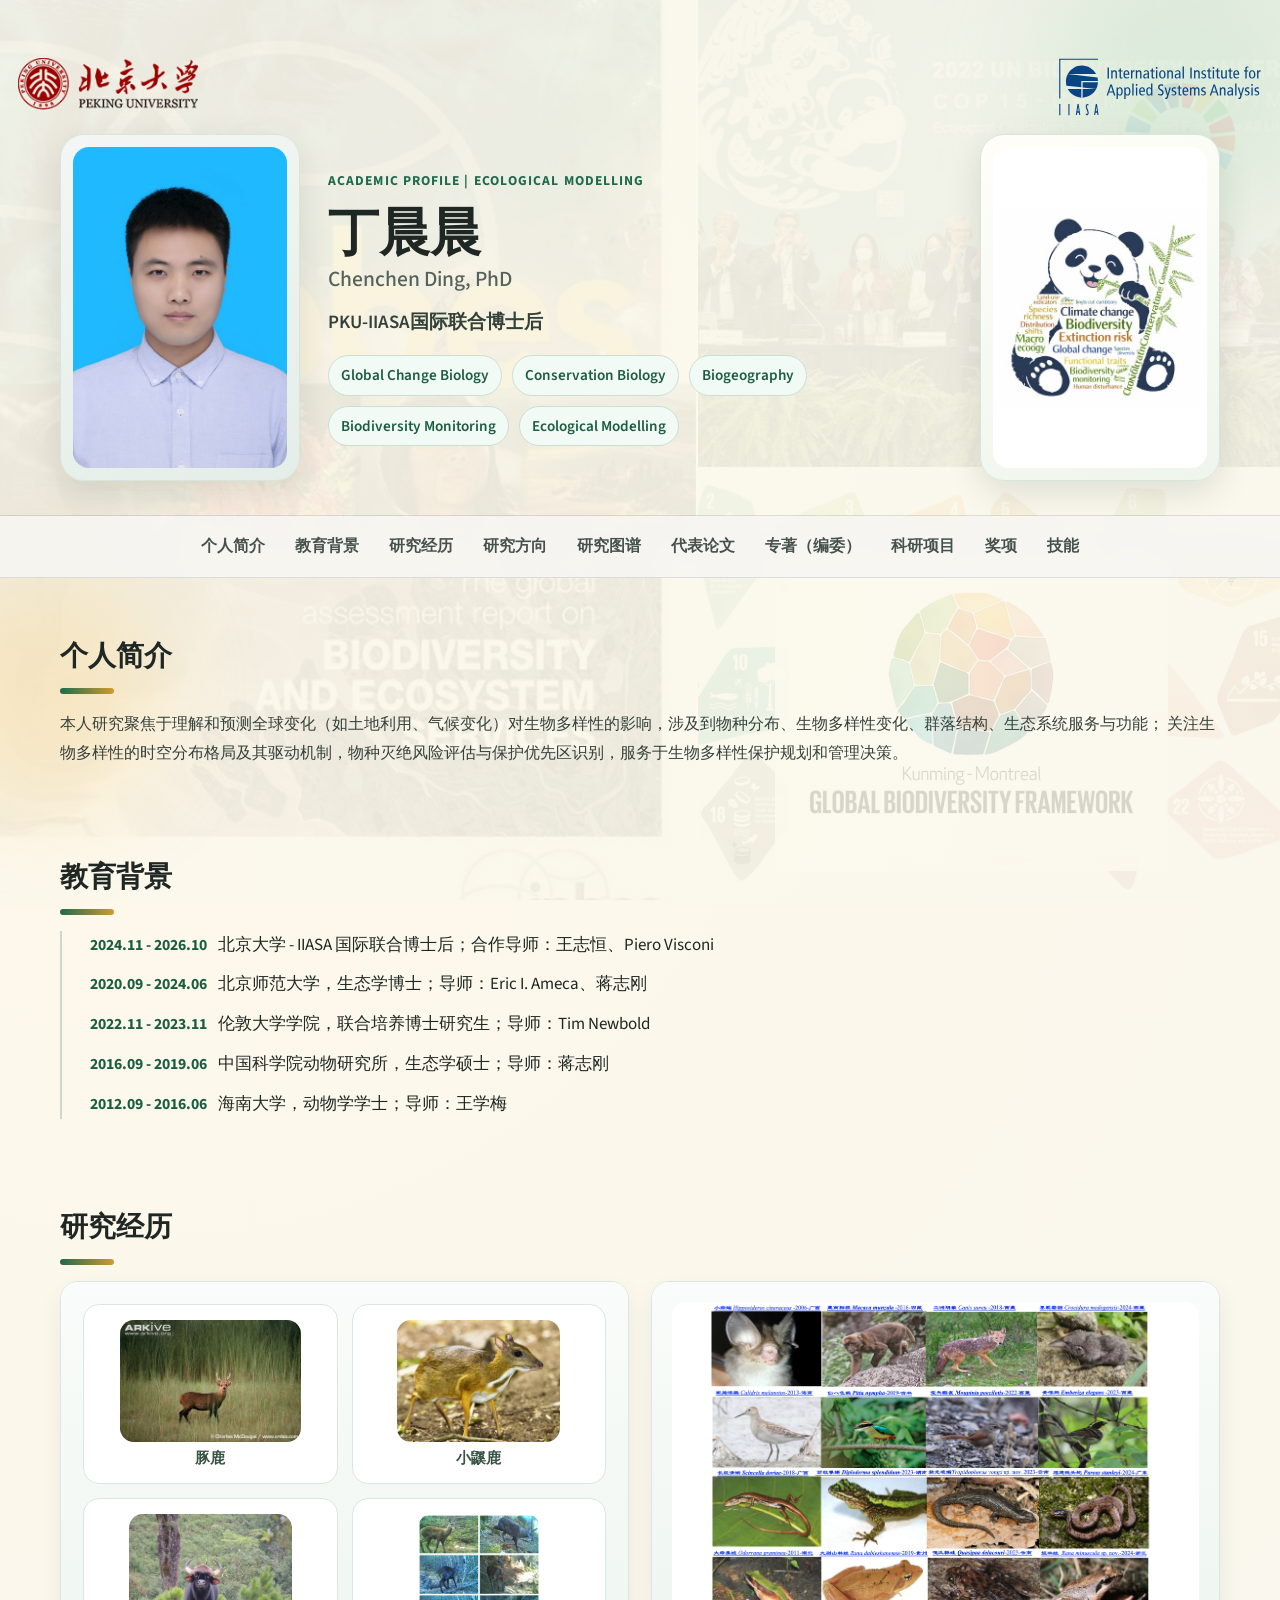
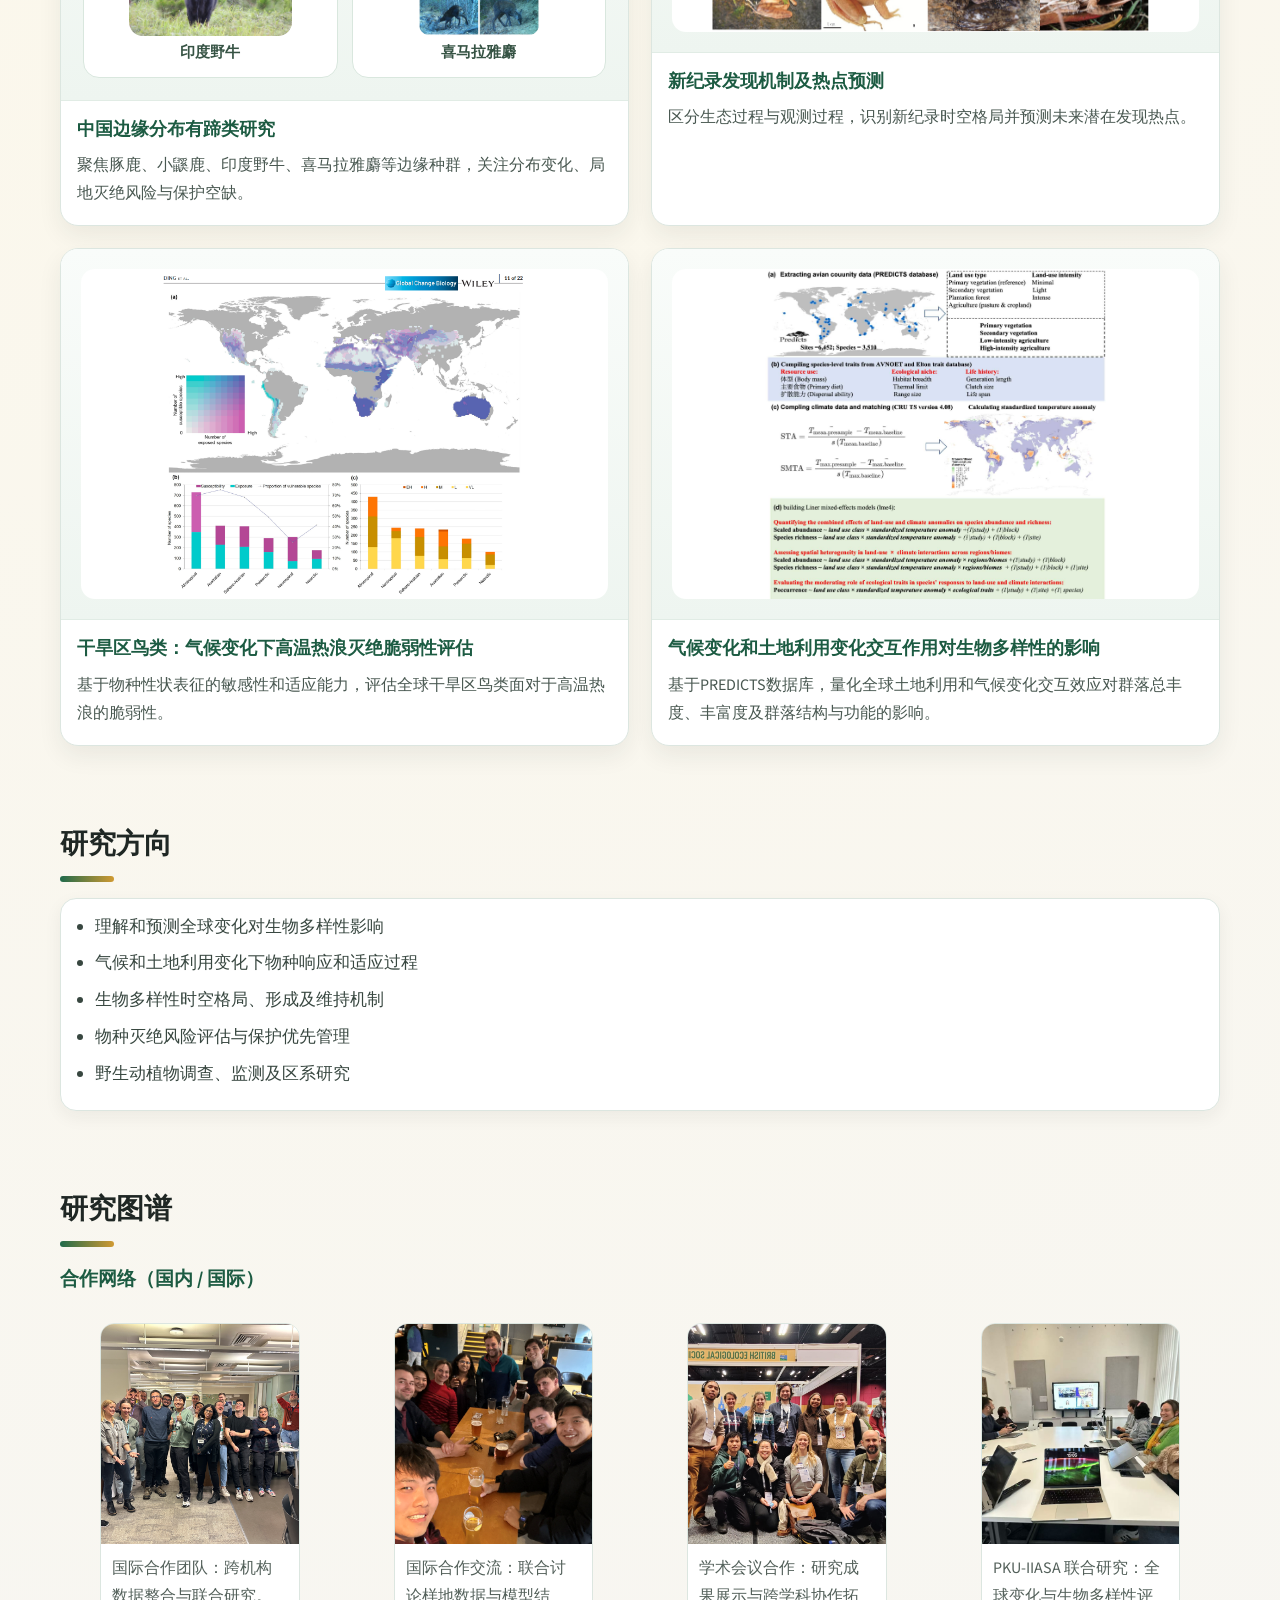
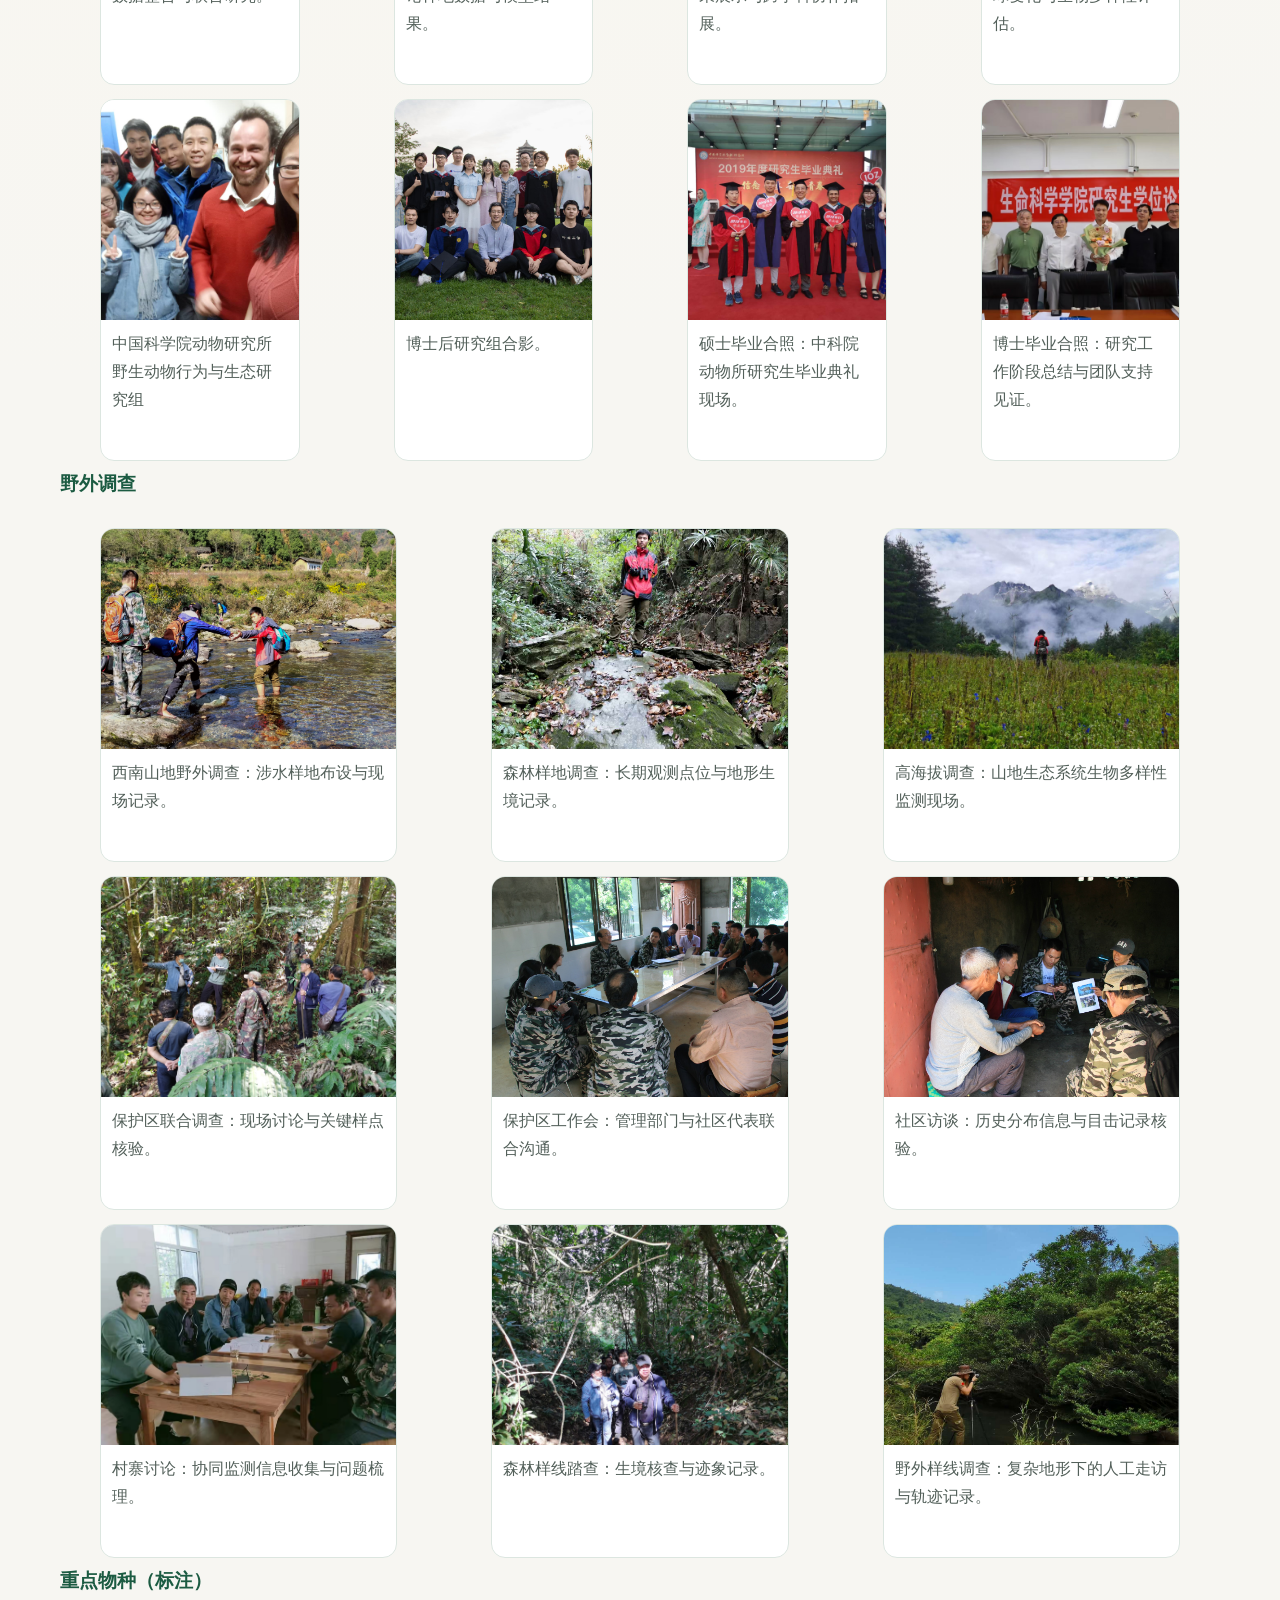
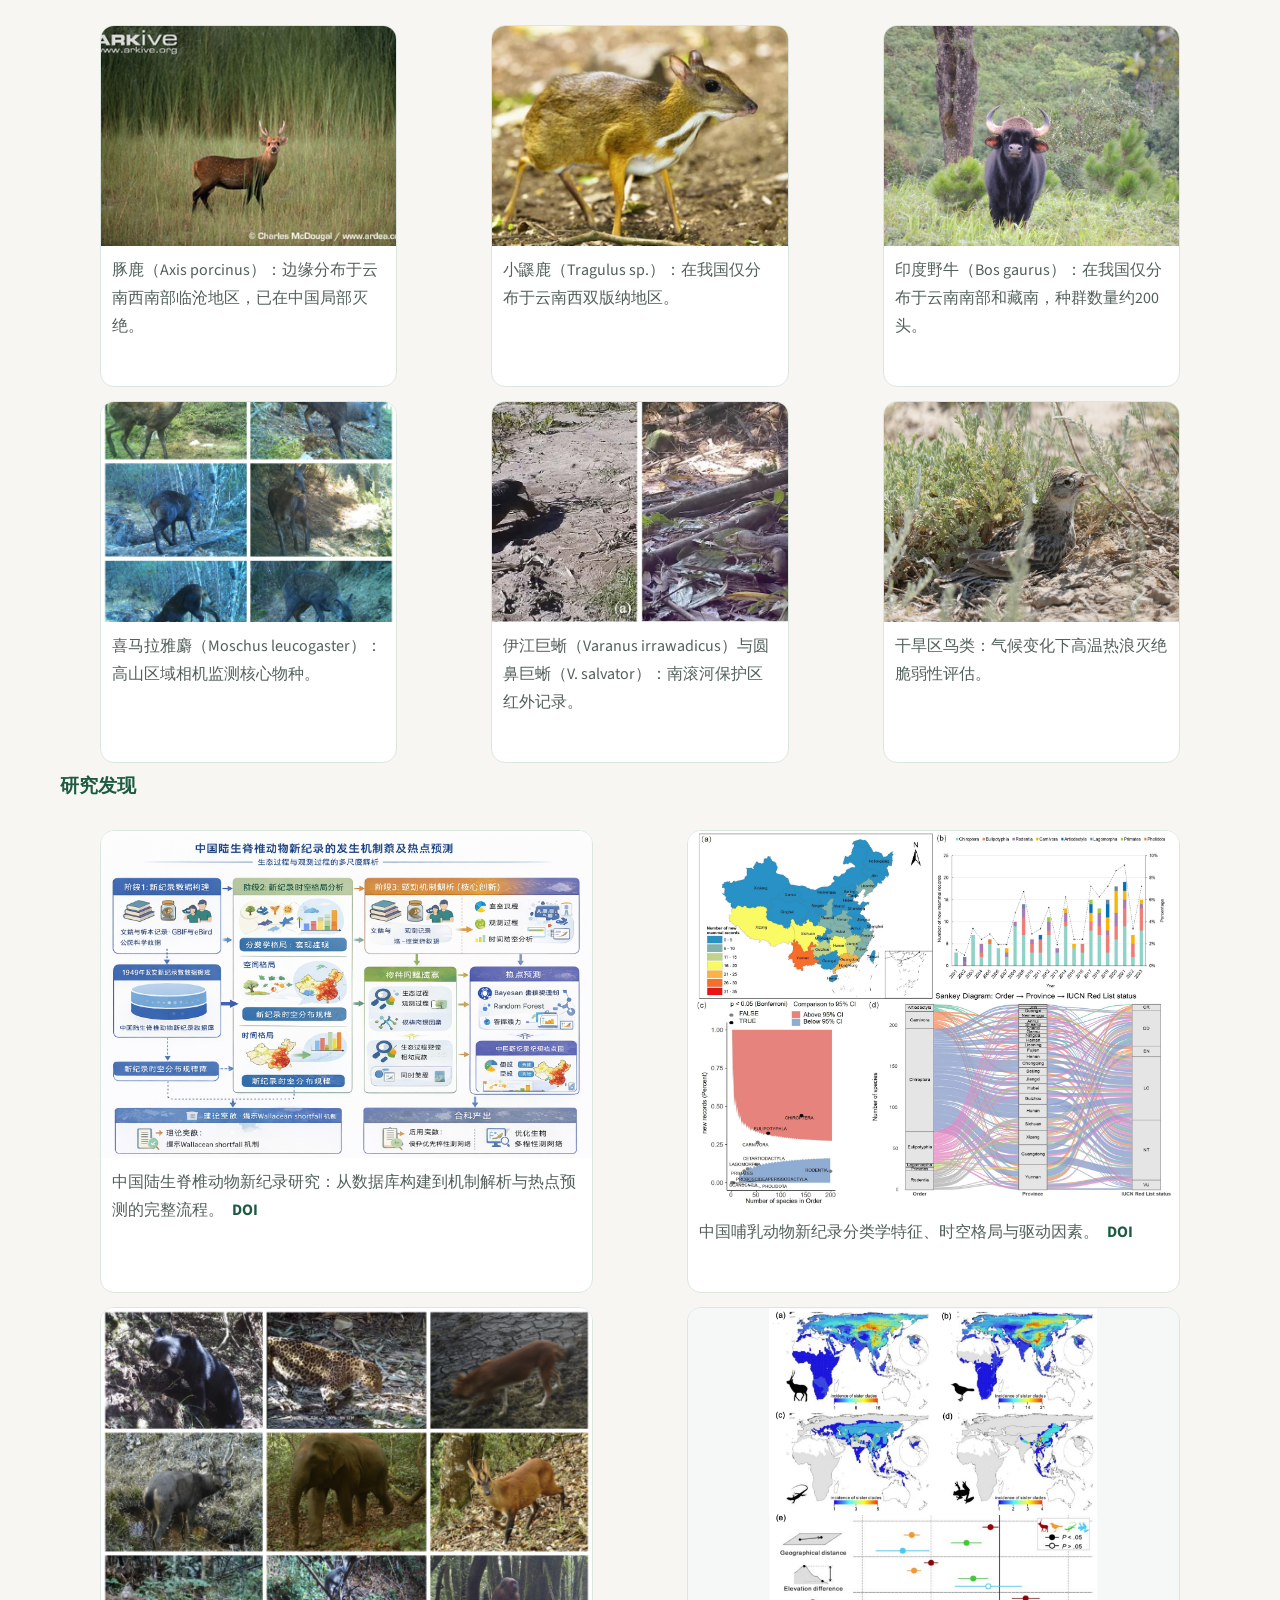
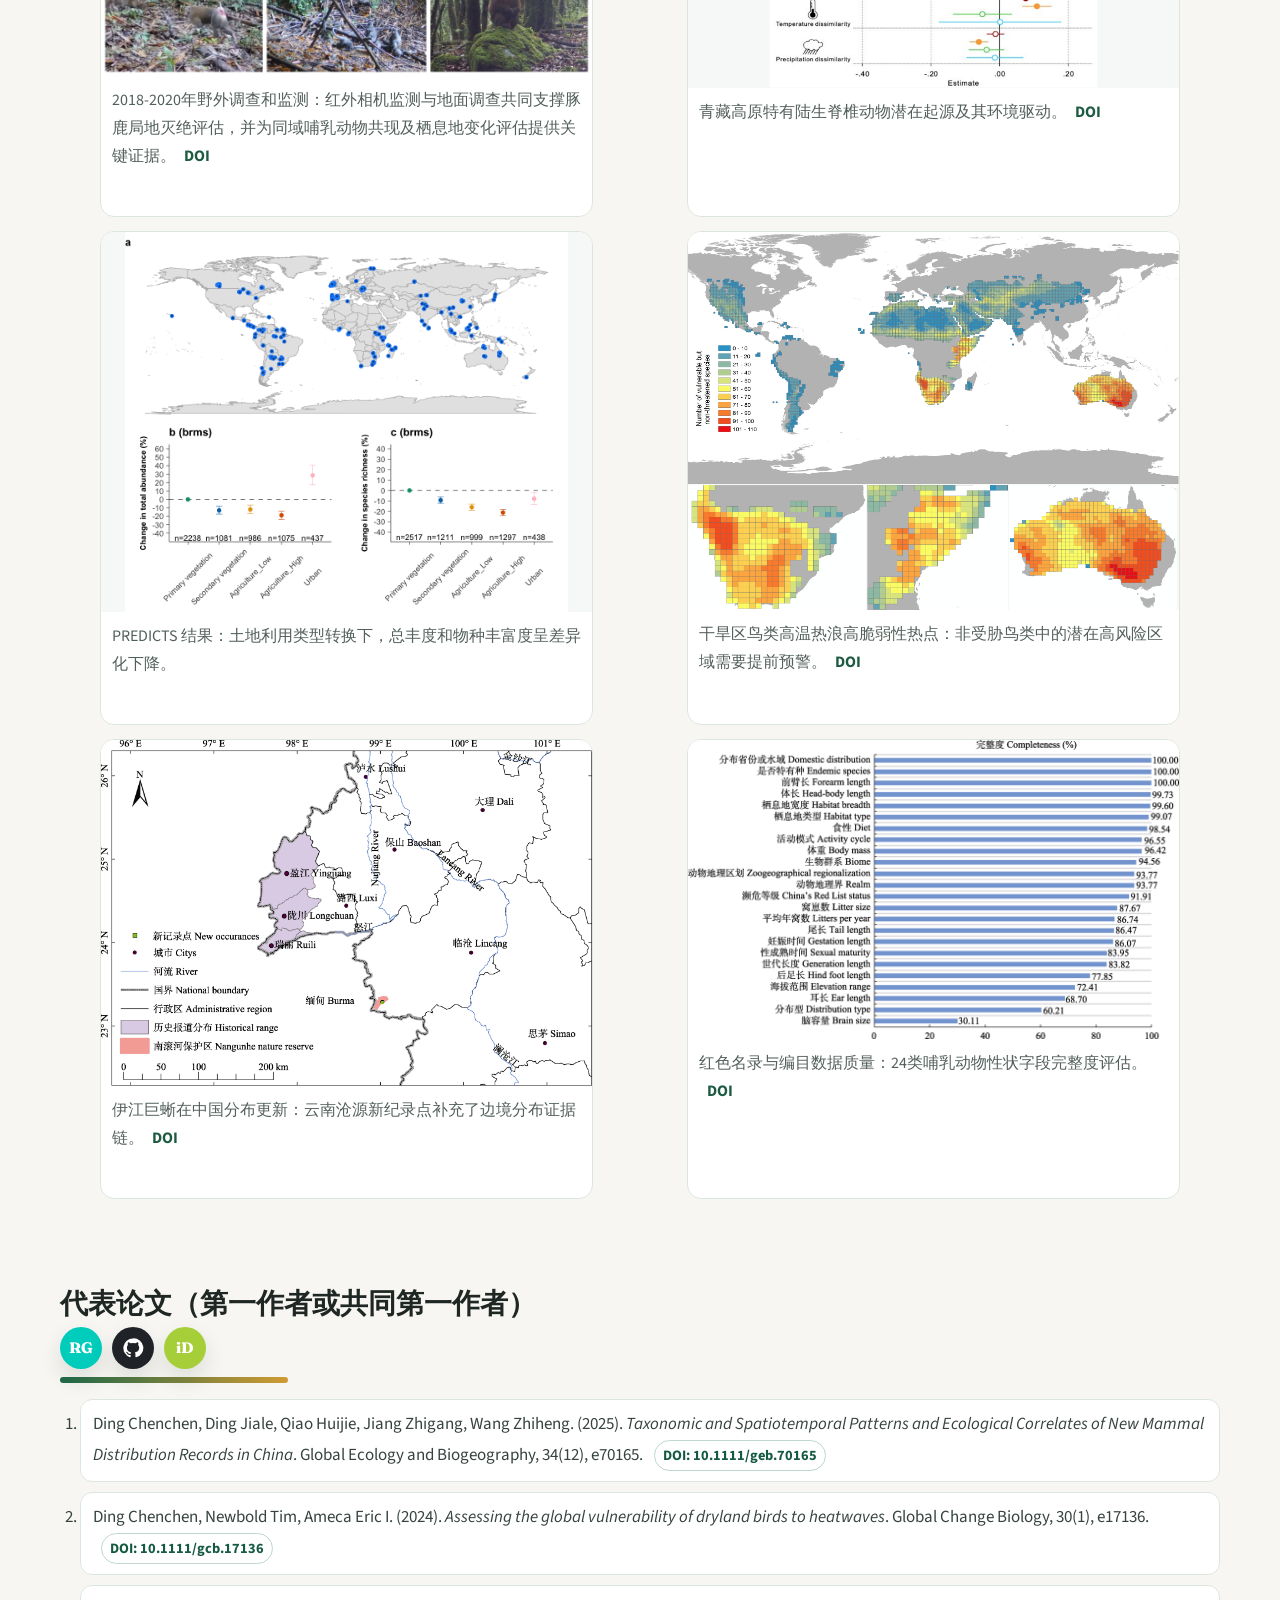
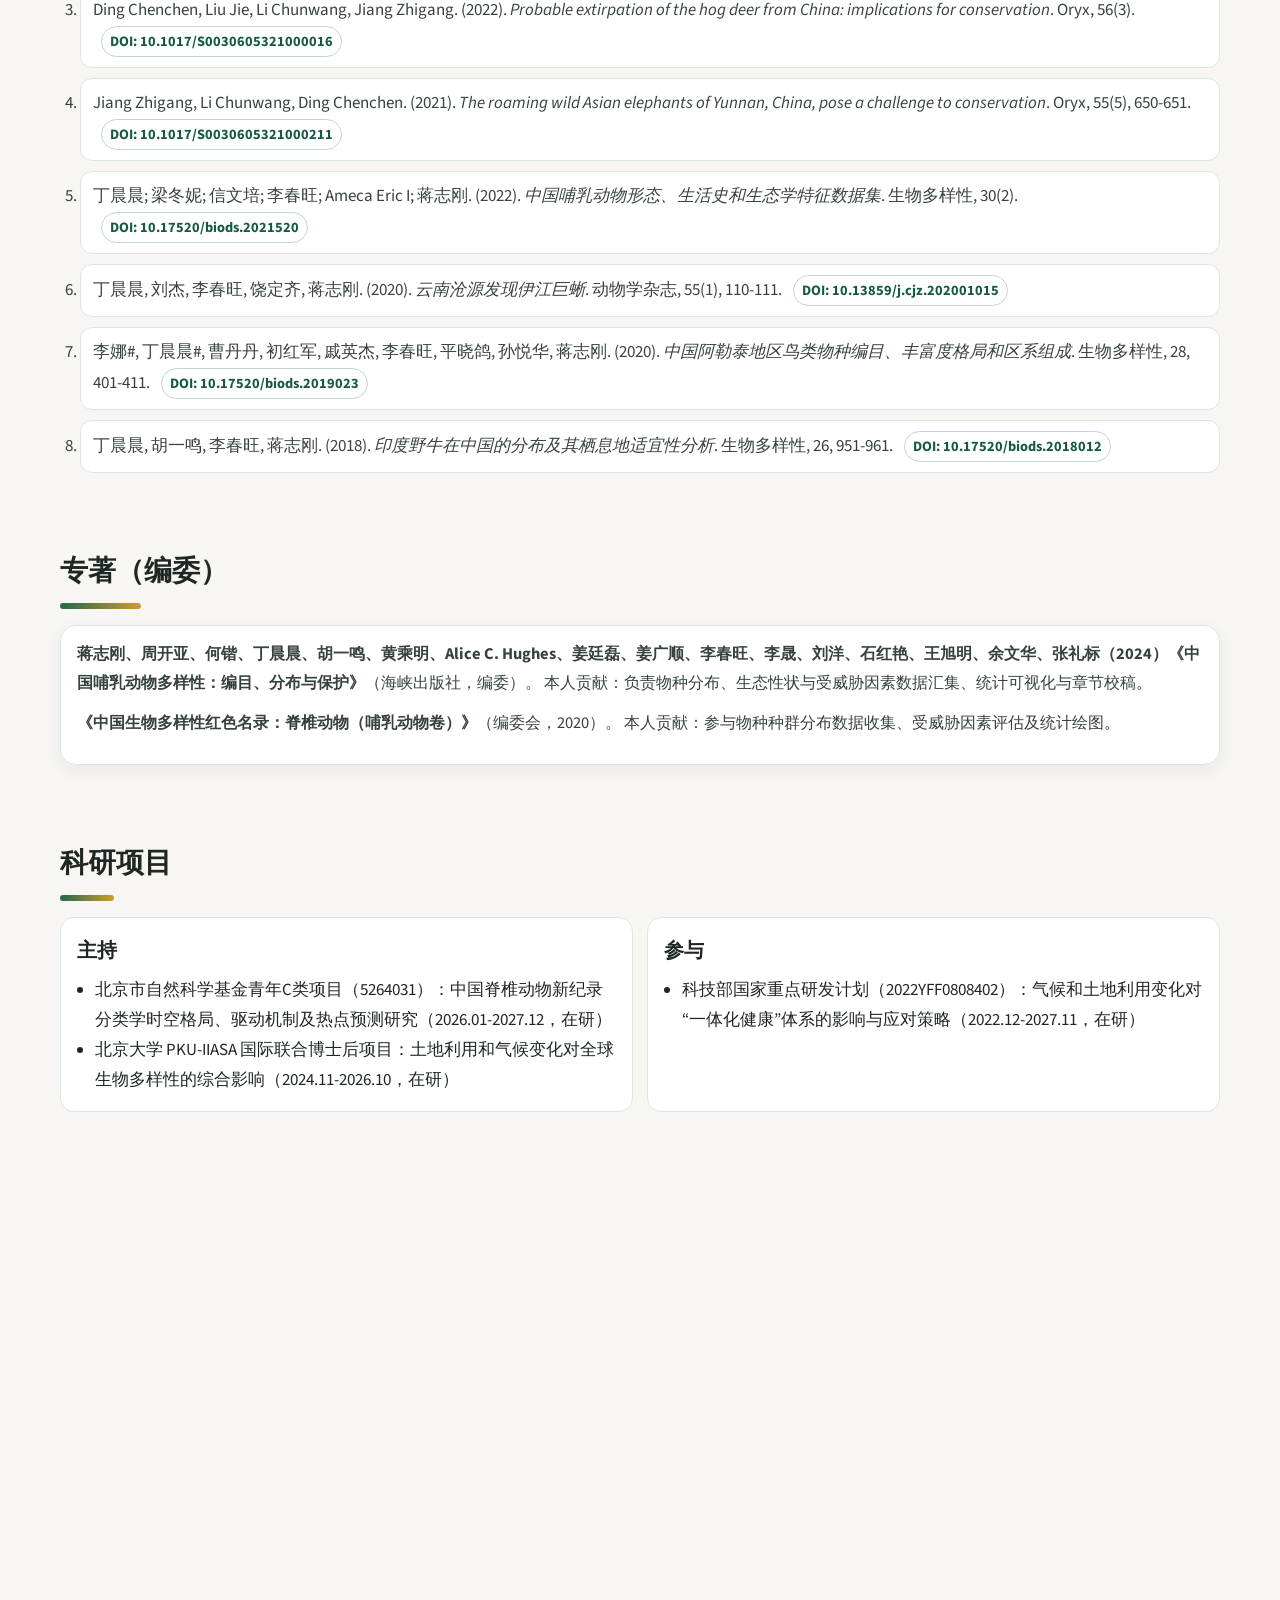
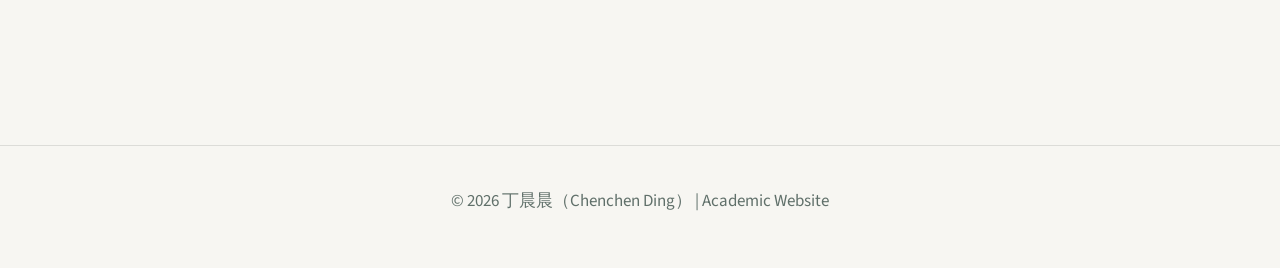
==== commit b02877a6: "Update atlas result captions and replace qtp figure" ====
--- a/index.html
+++ b/index.html
@@ -196,10 +196,10 @@
           <figure class="atlas-item"><a href="https://doi.org/10.1111/geb.70165" target="_blank" rel="noopener"><img src="assets/images/atlas/chart-newrecord-workflow.png" alt="新纪录机制框架" loading="lazy" /></a><figcaption>中国陆生脊椎动物新纪录研究：从数据库构建到机制解析与热点预测的完整流程。<a href="https://doi.org/10.1111/geb.70165" target="_blank" rel="noopener">DOI</a></figcaption></figure>
           <figure class="atlas-item"><a href="https://doi.org/10.1111/geb.70165" target="_blank" rel="noopener"><img src="assets/images/atlas/chart-geb-mammal-newrecords-china.jpg" alt="GEB中国哺乳动物新纪录结果图" loading="lazy" /></a><figcaption>中国哺乳动物新纪录分类学特征、时空格局与驱动因素。<a href="https://doi.org/10.1111/geb.70165" target="_blank" rel="noopener">DOI</a></figcaption></figure>
           <figure class="atlas-item"><a href="https://doi.org/10.1017/S0030605321000016" target="_blank" rel="noopener"><img src="assets/images/atlas/camera-grid-206666.jpg" alt="九宫格物种红外记录图" loading="lazy" /></a><figcaption>2018-2020年野外调查和监测：红外相机监测与地面调查共同支撑豚鹿局地灭绝评估，并为同域哺乳动物共现及栖息地变化评估提供关键证据。<a href="https://doi.org/10.1017/S0030605321000016" target="_blank" rel="noopener">DOI</a></figcaption></figure>
-          <figure class="atlas-item"><a href="https://doi.org/10.1111/geb.70165" target="_blank" rel="noopener"><img src="assets/images/atlas/chart-sister-clades-estimates.png" alt="姐妹群发生概率估计图" loading="lazy" /></a><figcaption>姐妹群发生概率估计及其区域差异。<a href="https://doi.org/10.1111/geb.70165" target="_blank" rel="noopener">DOI</a></figcaption></figure>
+          <figure class="atlas-item"><a href="https://doi.org/10.1111/geb.70165" target="_blank" rel="noopener"><img src="assets/images/atlas/chart-qtp-vertebrate-origin-drivers.png" alt="青藏高原特有陆生脊椎动物潜在起源及其环境驱动" loading="lazy" /></a><figcaption>青藏高原特有陆生脊椎动物潜在起源及其环境驱动。<a href="https://doi.org/10.1111/geb.70165" target="_blank" rel="noopener">DOI</a></figcaption></figure>
           <figure class="atlas-item"><img src="assets/images/atlas/chart-predicts-sites-effects.png" alt="PREDICTS全球样地与效应估计" loading="lazy" /><figcaption>PREDICTS 结果：土地利用类型转换下，总丰度和物种丰富度呈差异化下降。</figcaption></figure>
-          <figure class="atlas-item"><a href="https://doi.org/10.1111/gcb.17136" target="_blank" rel="noopener"><img src="assets/images/atlas/chart-heatwave-hotspots.png" alt="热浪脆弱性热点" loading="lazy" /></a><figcaption>干旱区热浪脆弱性热点：非受胁鸟类中的潜在高风险区域需要提前预警。<a href="https://doi.org/10.1111/gcb.17136" target="_blank" rel="noopener">DOI</a></figcaption></figure>
-          <figure class="atlas-item"><a href="https://doi.org/10.13859/j.cjz.202001015" target="_blank" rel="noopener"><img src="assets/images/atlas/chart-varanus-range-cangyuan.png" alt="伊江巨蜥分布图" loading="lazy" /></a><figcaption>伊江巨蜥在中国分布更新：沧源新纪录点补充了边境分布证据链。<a href="https://doi.org/10.13859/j.cjz.202001015" target="_blank" rel="noopener">DOI</a></figcaption></figure>
+          <figure class="atlas-item"><a href="https://doi.org/10.1111/gcb.17136" target="_blank" rel="noopener"><img src="assets/images/atlas/chart-heatwave-hotspots.png" alt="干旱区鸟类高温热浪高脆弱性热点" loading="lazy" /></a><figcaption>干旱区鸟类高温热浪高脆弱性热点：非受胁鸟类中的潜在高风险区域需要提前预警。<a href="https://doi.org/10.1111/gcb.17136" target="_blank" rel="noopener">DOI</a></figcaption></figure>
+          <figure class="atlas-item"><a href="https://doi.org/10.13859/j.cjz.202001015" target="_blank" rel="noopener"><img src="assets/images/atlas/chart-varanus-range-cangyuan.png" alt="伊江巨蜥分布图" loading="lazy" /></a><figcaption>伊江巨蜥在中国分布更新：云南沧源新纪录点补充了边境分布证据链。<a href="https://doi.org/10.13859/j.cjz.202001015" target="_blank" rel="noopener">DOI</a></figcaption></figure>
           <figure class="atlas-item"><a href="https://doi.org/10.17520/biods.2021520" target="_blank" rel="noopener"><img src="assets/images/atlas/chart-redlist-catalog-completeness.png" alt="红色名录与编目完整度" loading="lazy" /></a><figcaption>红色名录与编目数据质量：24类哺乳动物性状字段完整度评估。<a href="https://doi.org/10.17520/biods.2021520" target="_blank" rel="noopener">DOI</a></figcaption></figure>
         </div>
       </div>
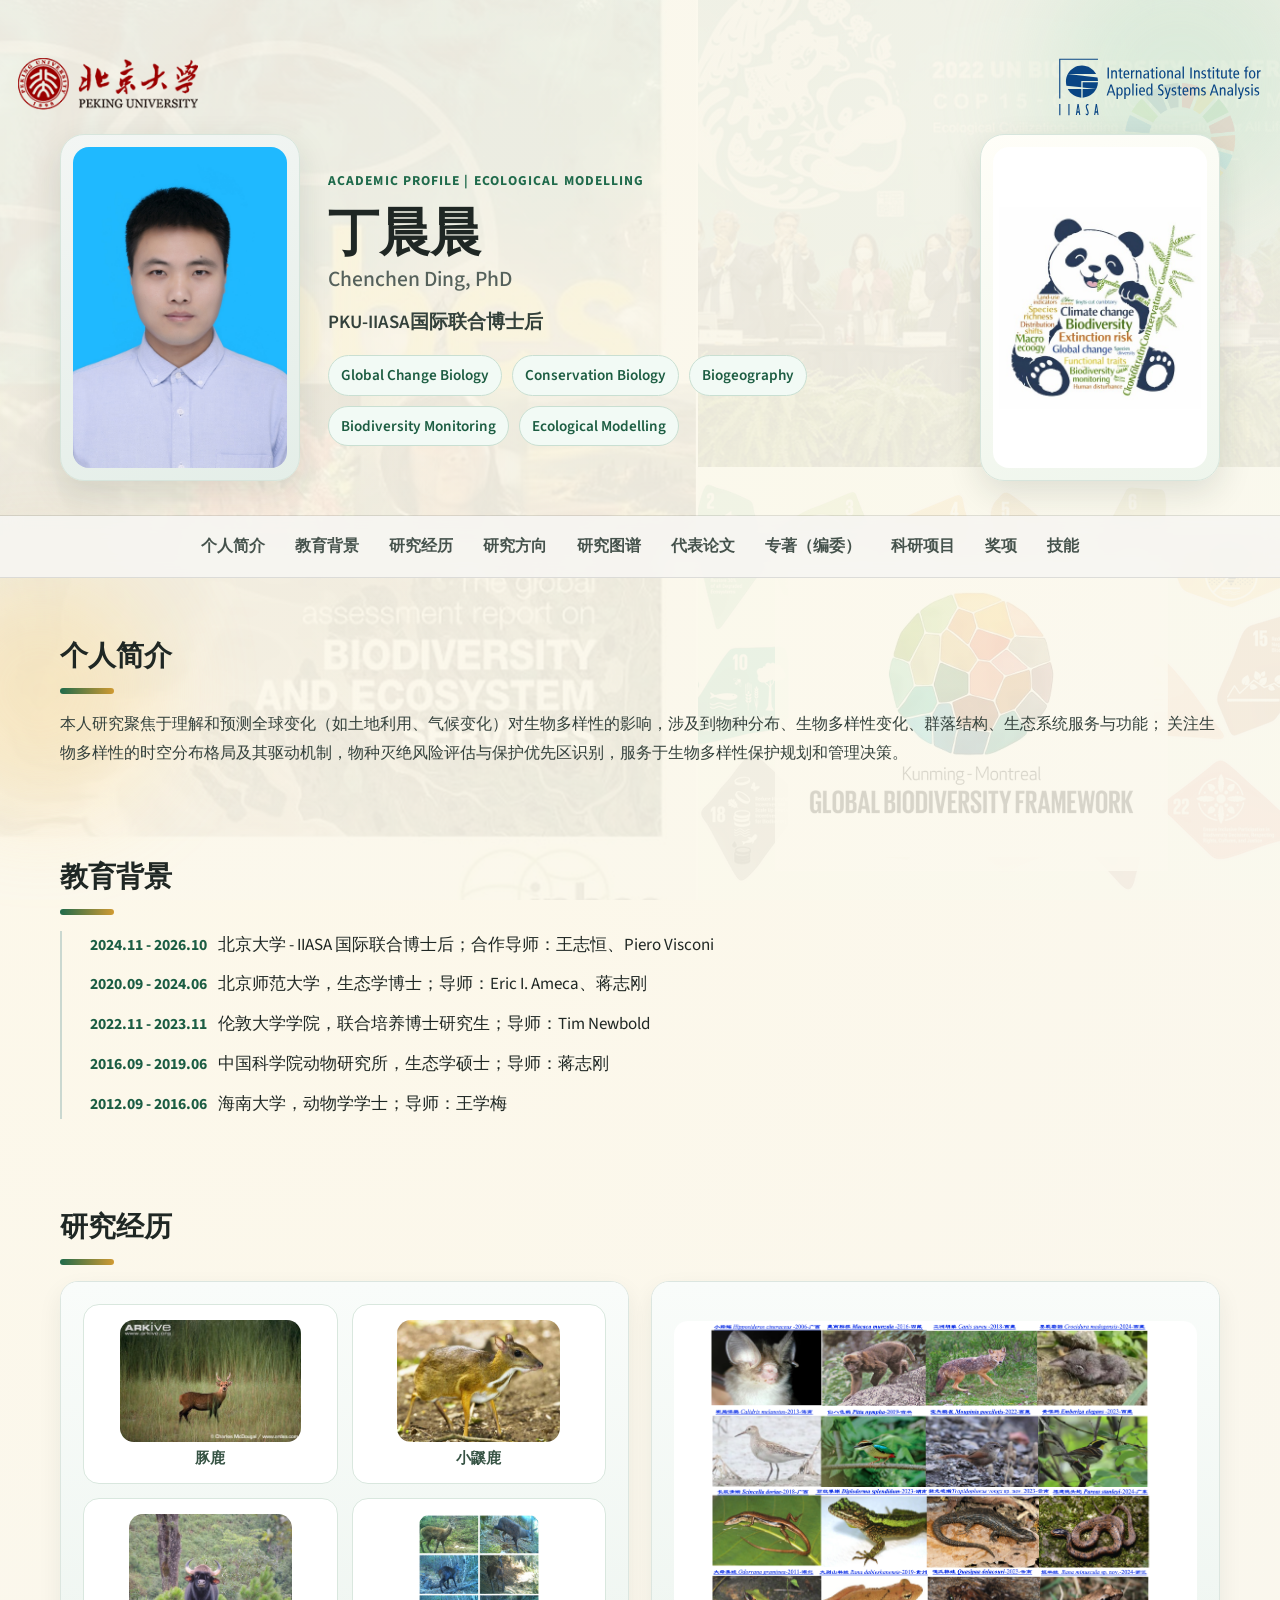
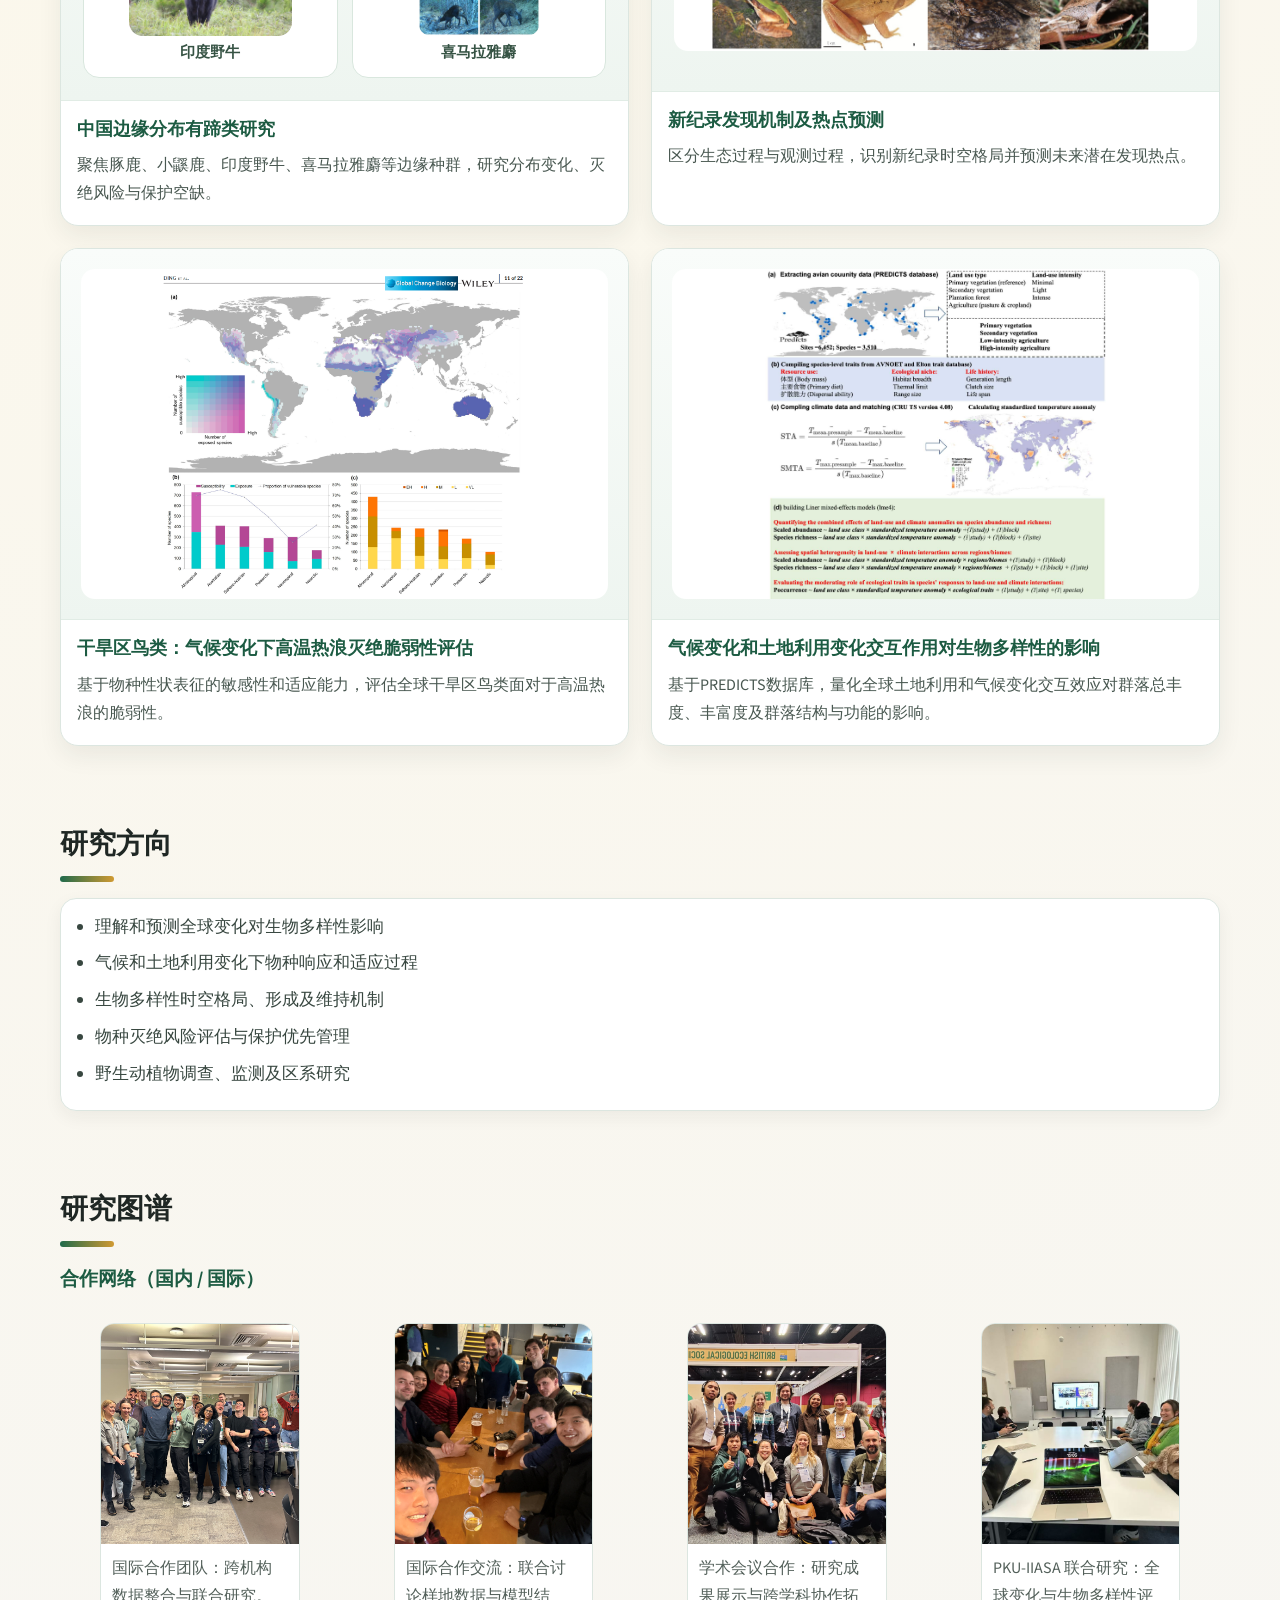
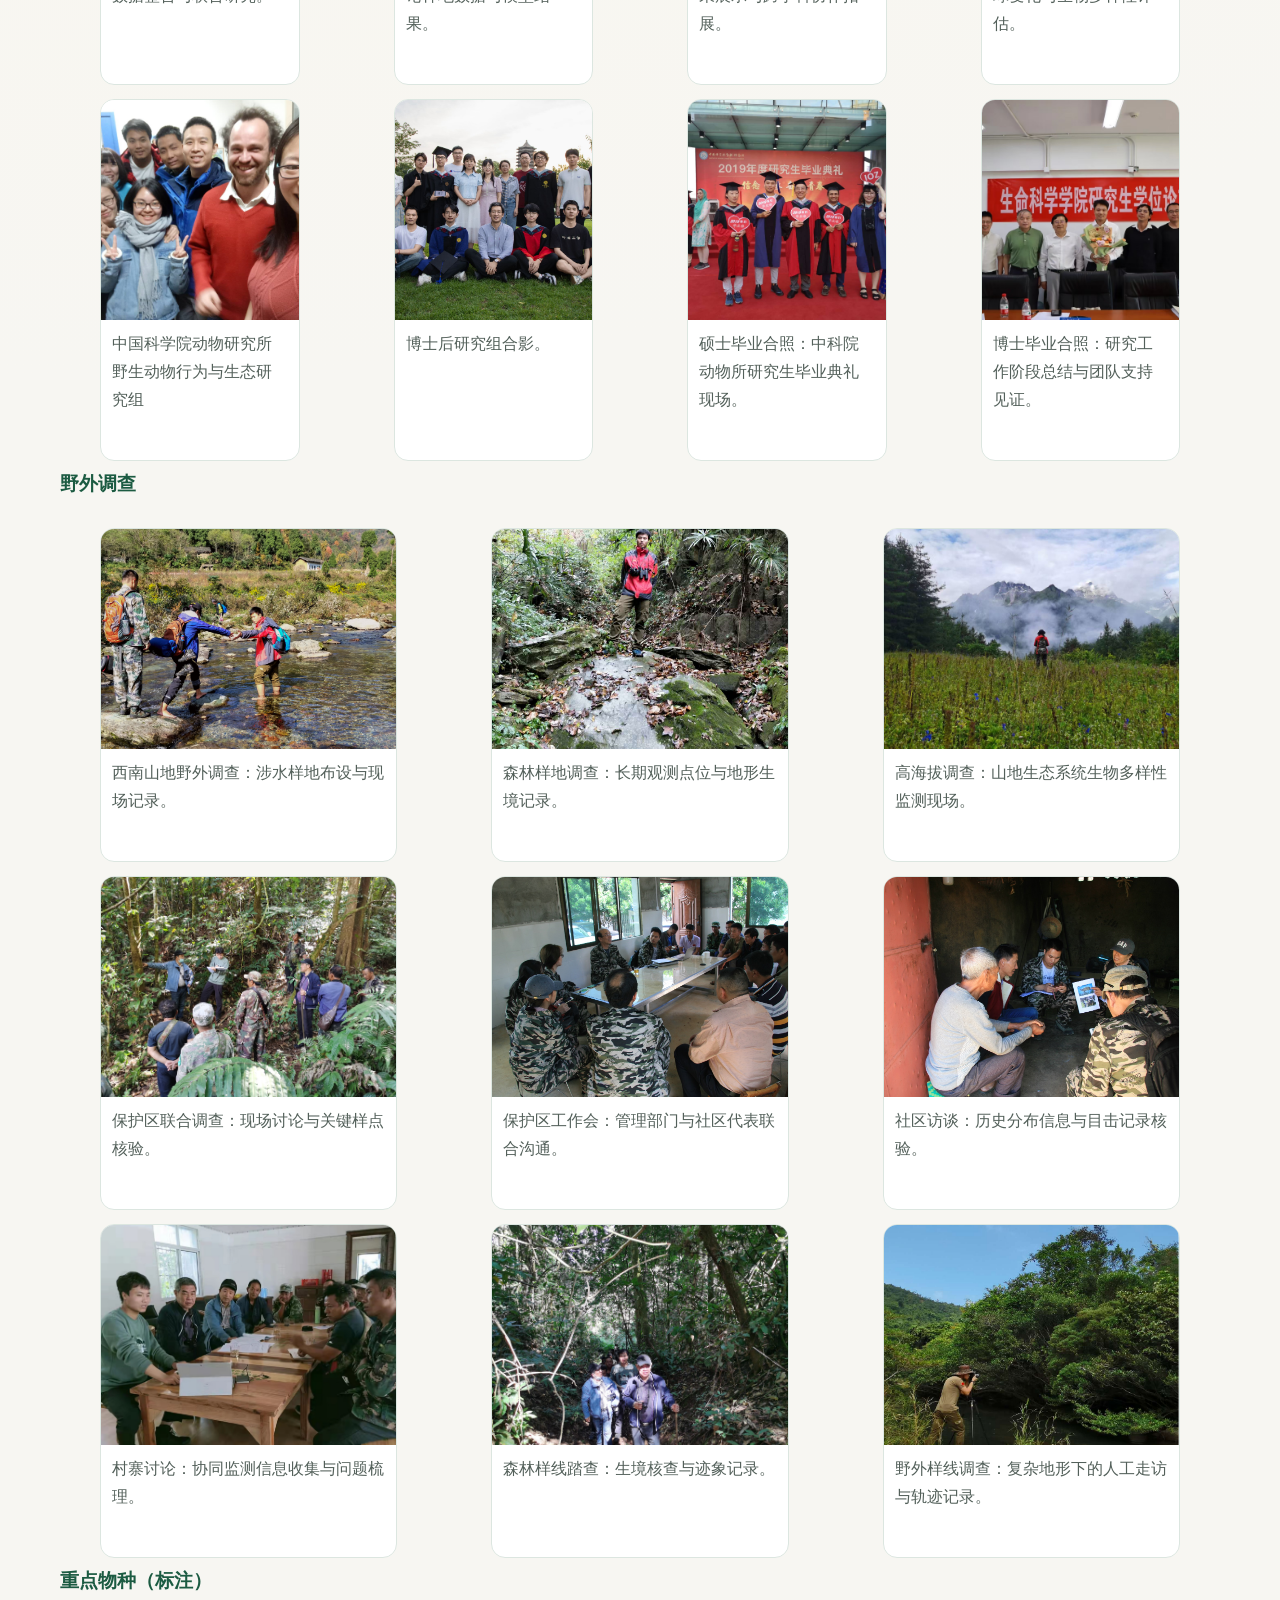
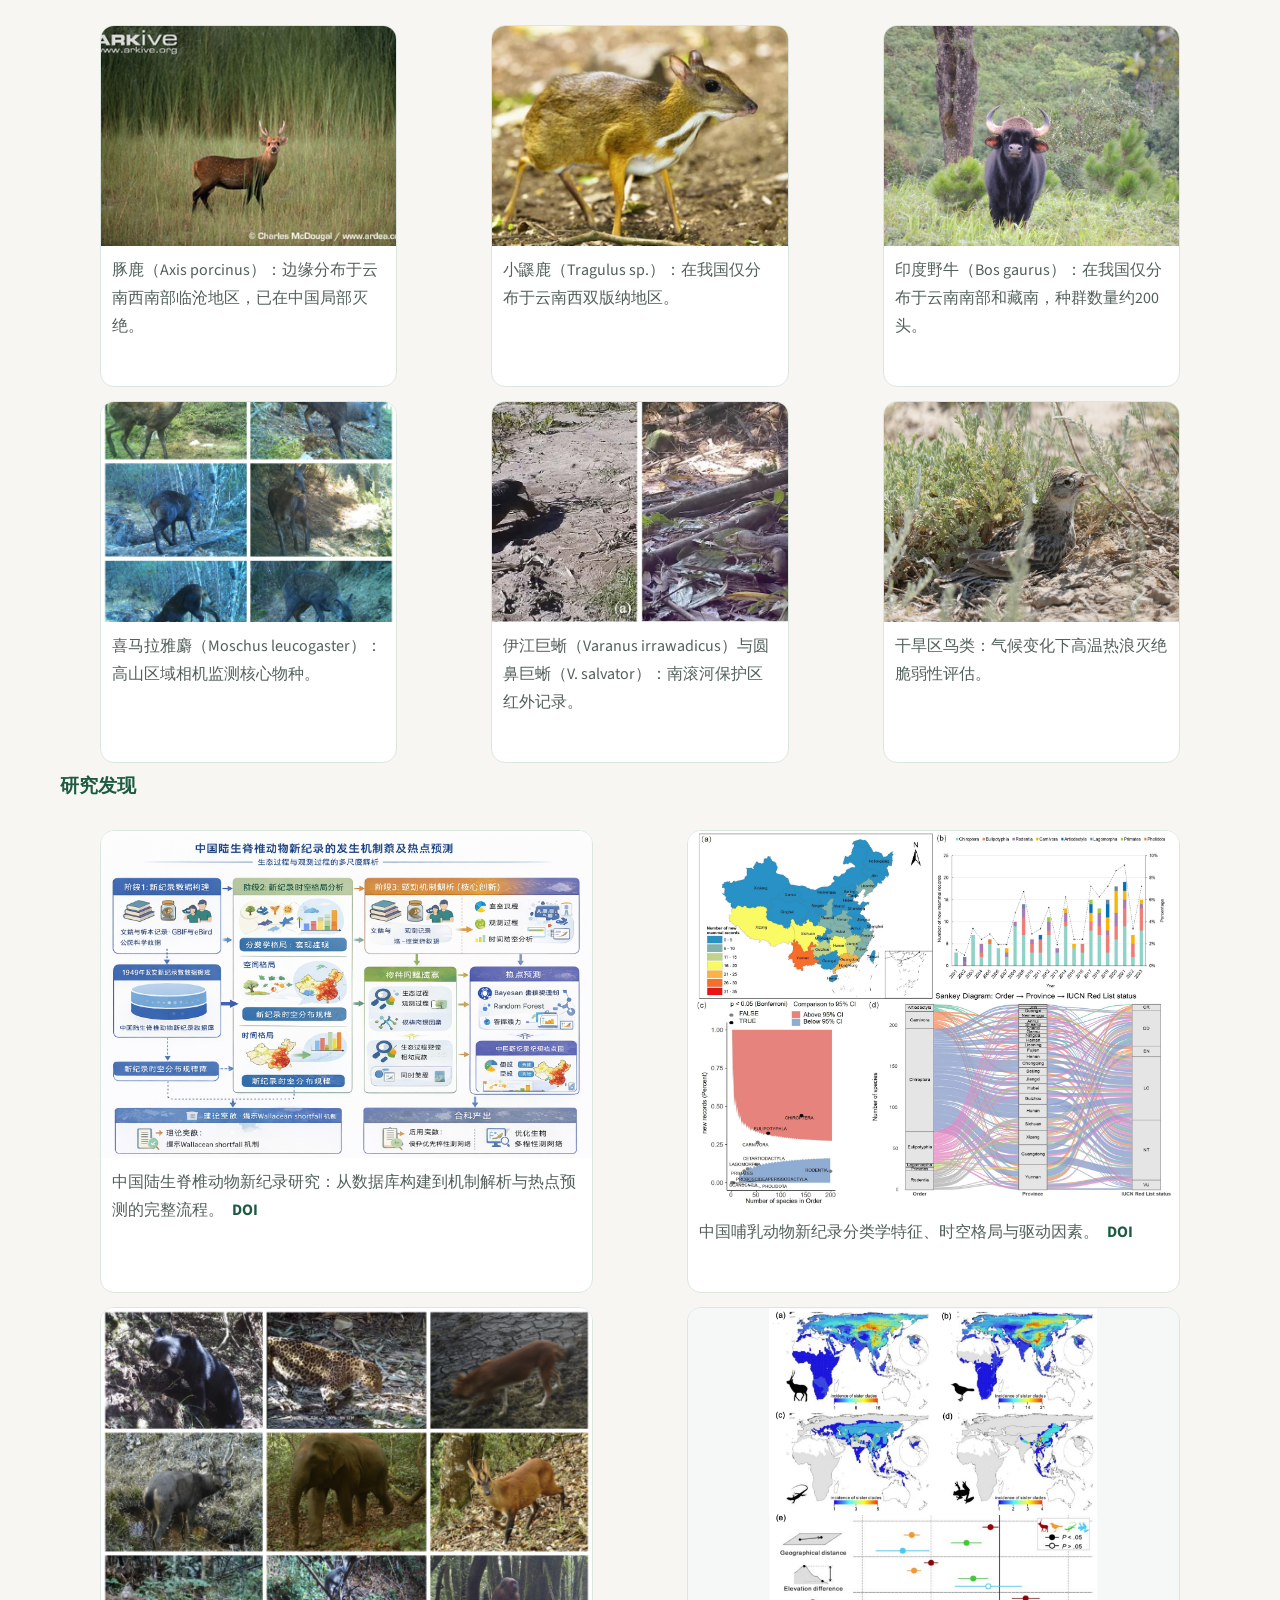
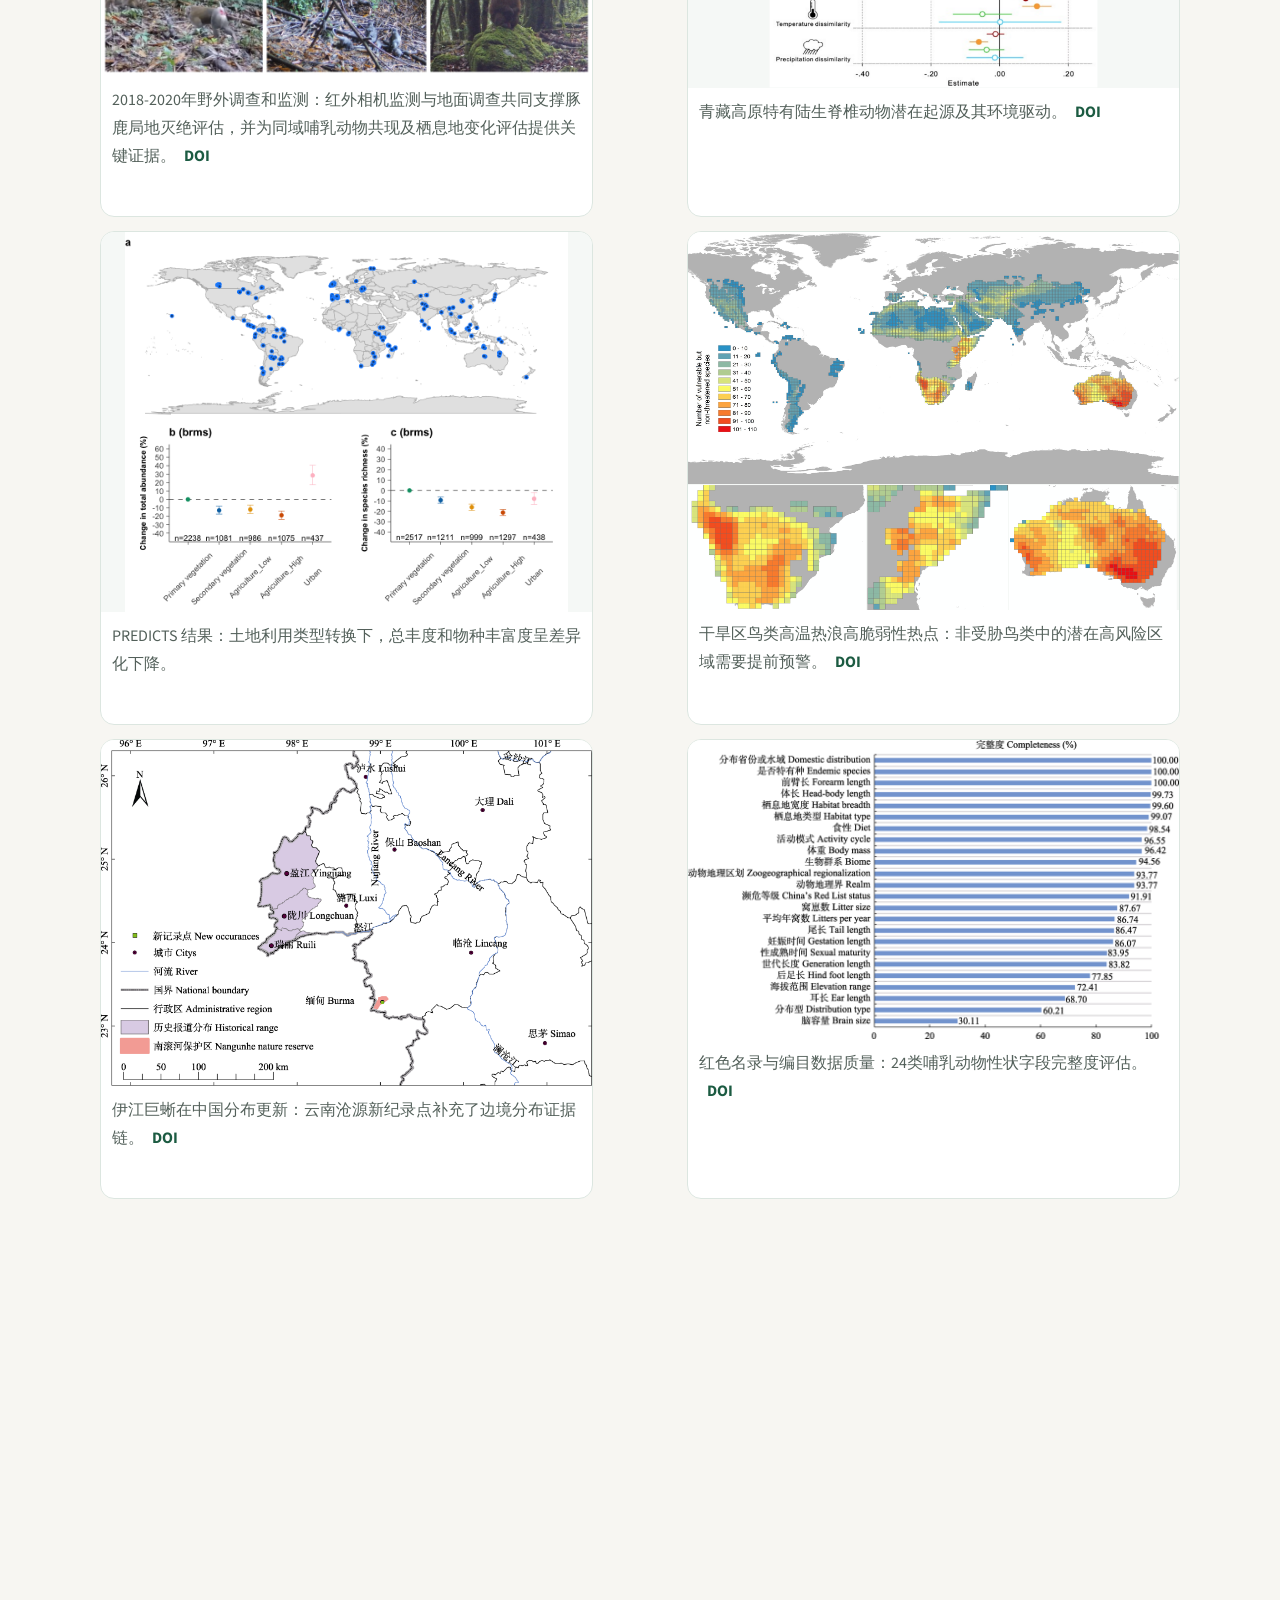
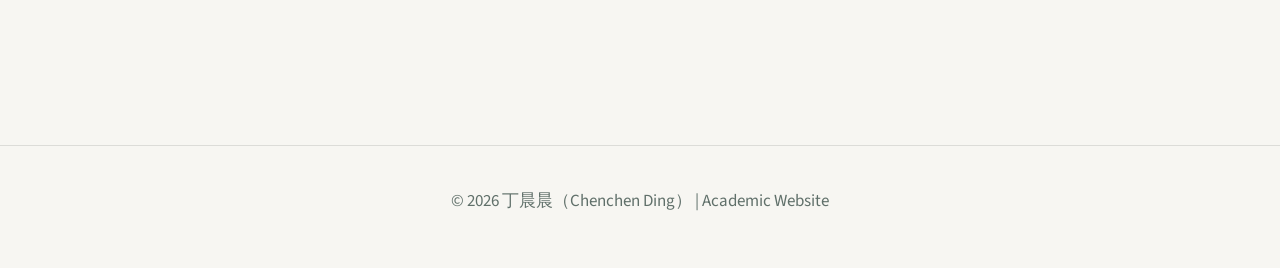
==== commit 0ea587c9: "Align experience cards and refine ungulate copy" ====
--- a/index.html
+++ b/index.html
@@ -101,10 +101,10 @@
 	          </div>
 	          <div class="exp-card-copy">
 	            <h3>中国边缘分布有蹄类研究</h3>
-	            <p>聚焦豚鹿、小鼷鹿、印度野牛、喜马拉雅麝等边缘种群，关注分布变化、局地灭绝风险与保护空缺。</p>
+	            <p>聚焦豚鹿、小鼷鹿、印度野牛、喜马拉雅麝等边缘种群，研究分布变化、灭绝风险与保护空缺。</p>
 	          </div>
 	        </article>
-	        <article class="exp-card">
+	        <article class="exp-card exp-card-feature">
 	          <div class="exp-card-media">
 	            <img src="assets/images/atlas/chart-four-classes-newrecord-collage.png" alt="中国陆生脊椎动物四大类群代表性新纪录物种" loading="lazy" />
 	          </div>
--- a/style.css
+++ b/style.css
@@ -403,6 +403,11 @@
   padding: 22px;
 }
 
+.exp-card-feature .exp-card-media {
+  min-height: 410px;
+  padding: 22px;
+}
+
 .exp-card-copy {
   padding: 14px 16px 18px;
 }
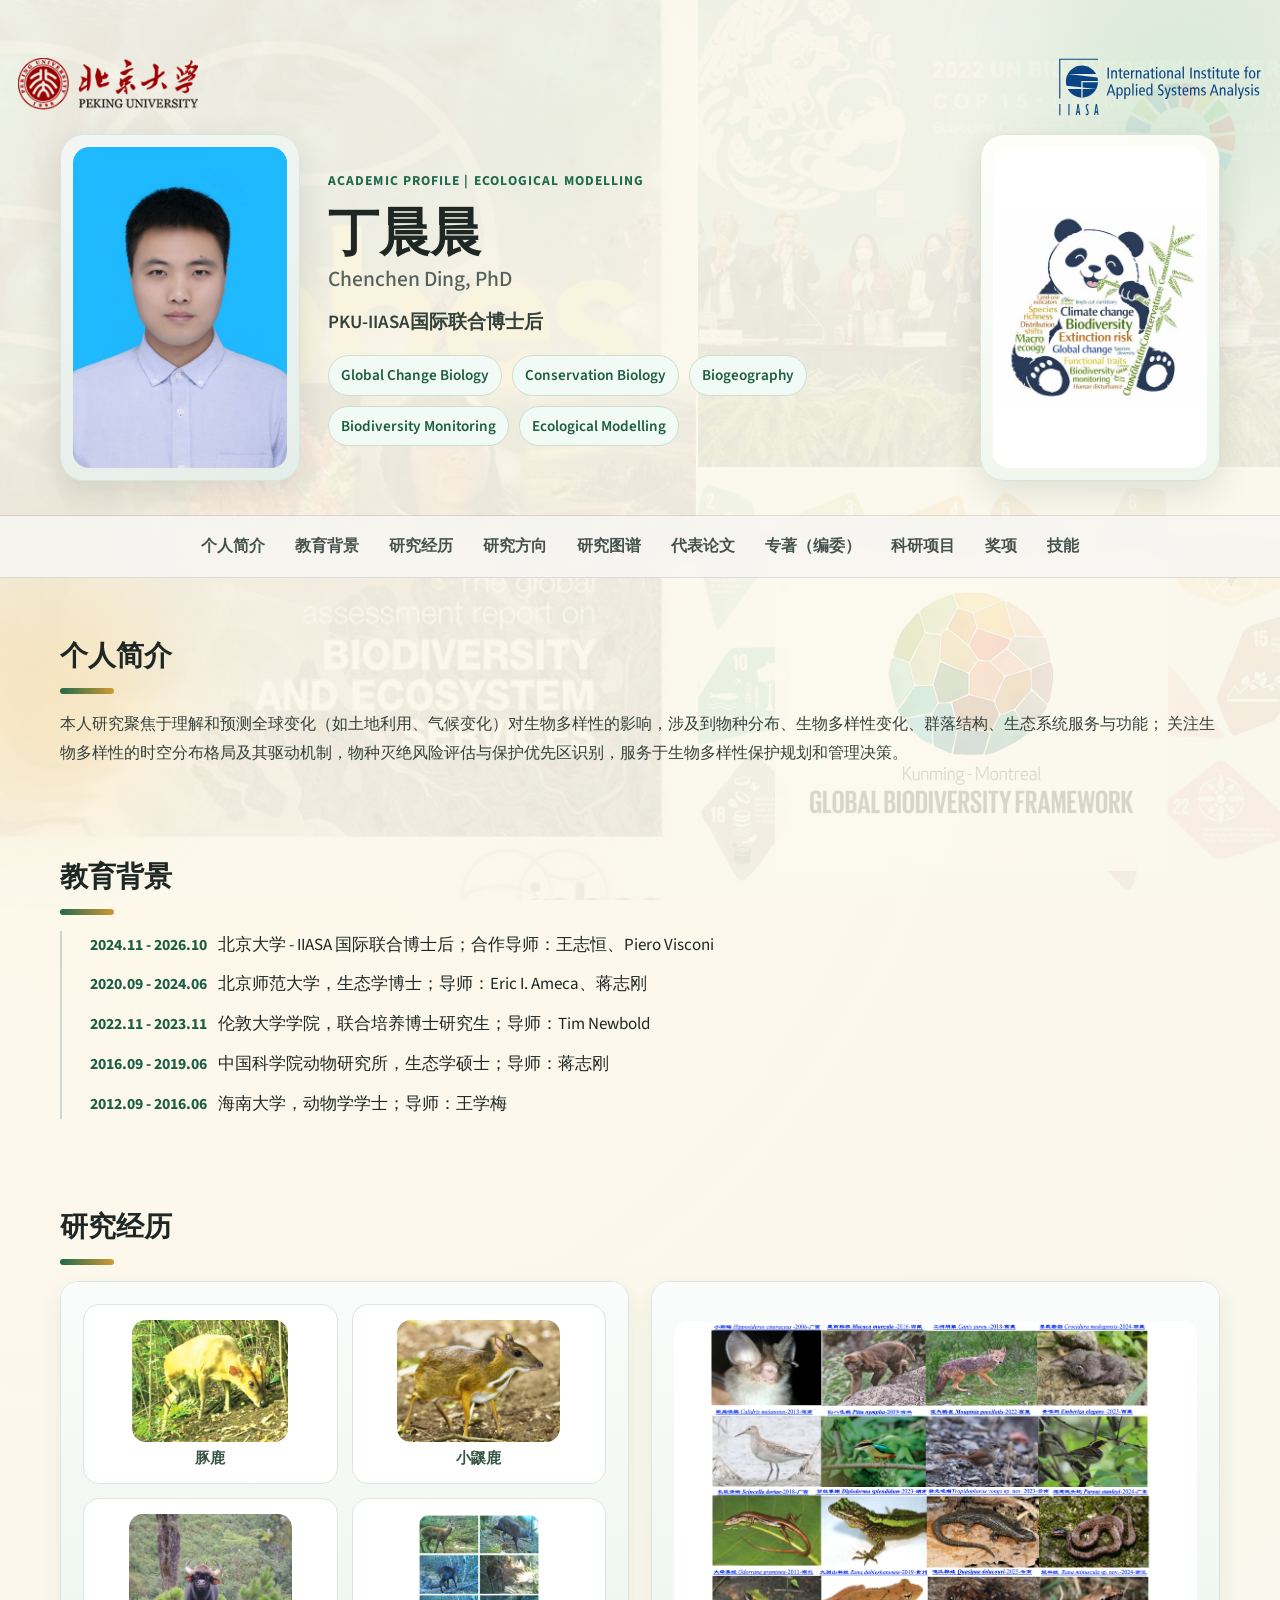
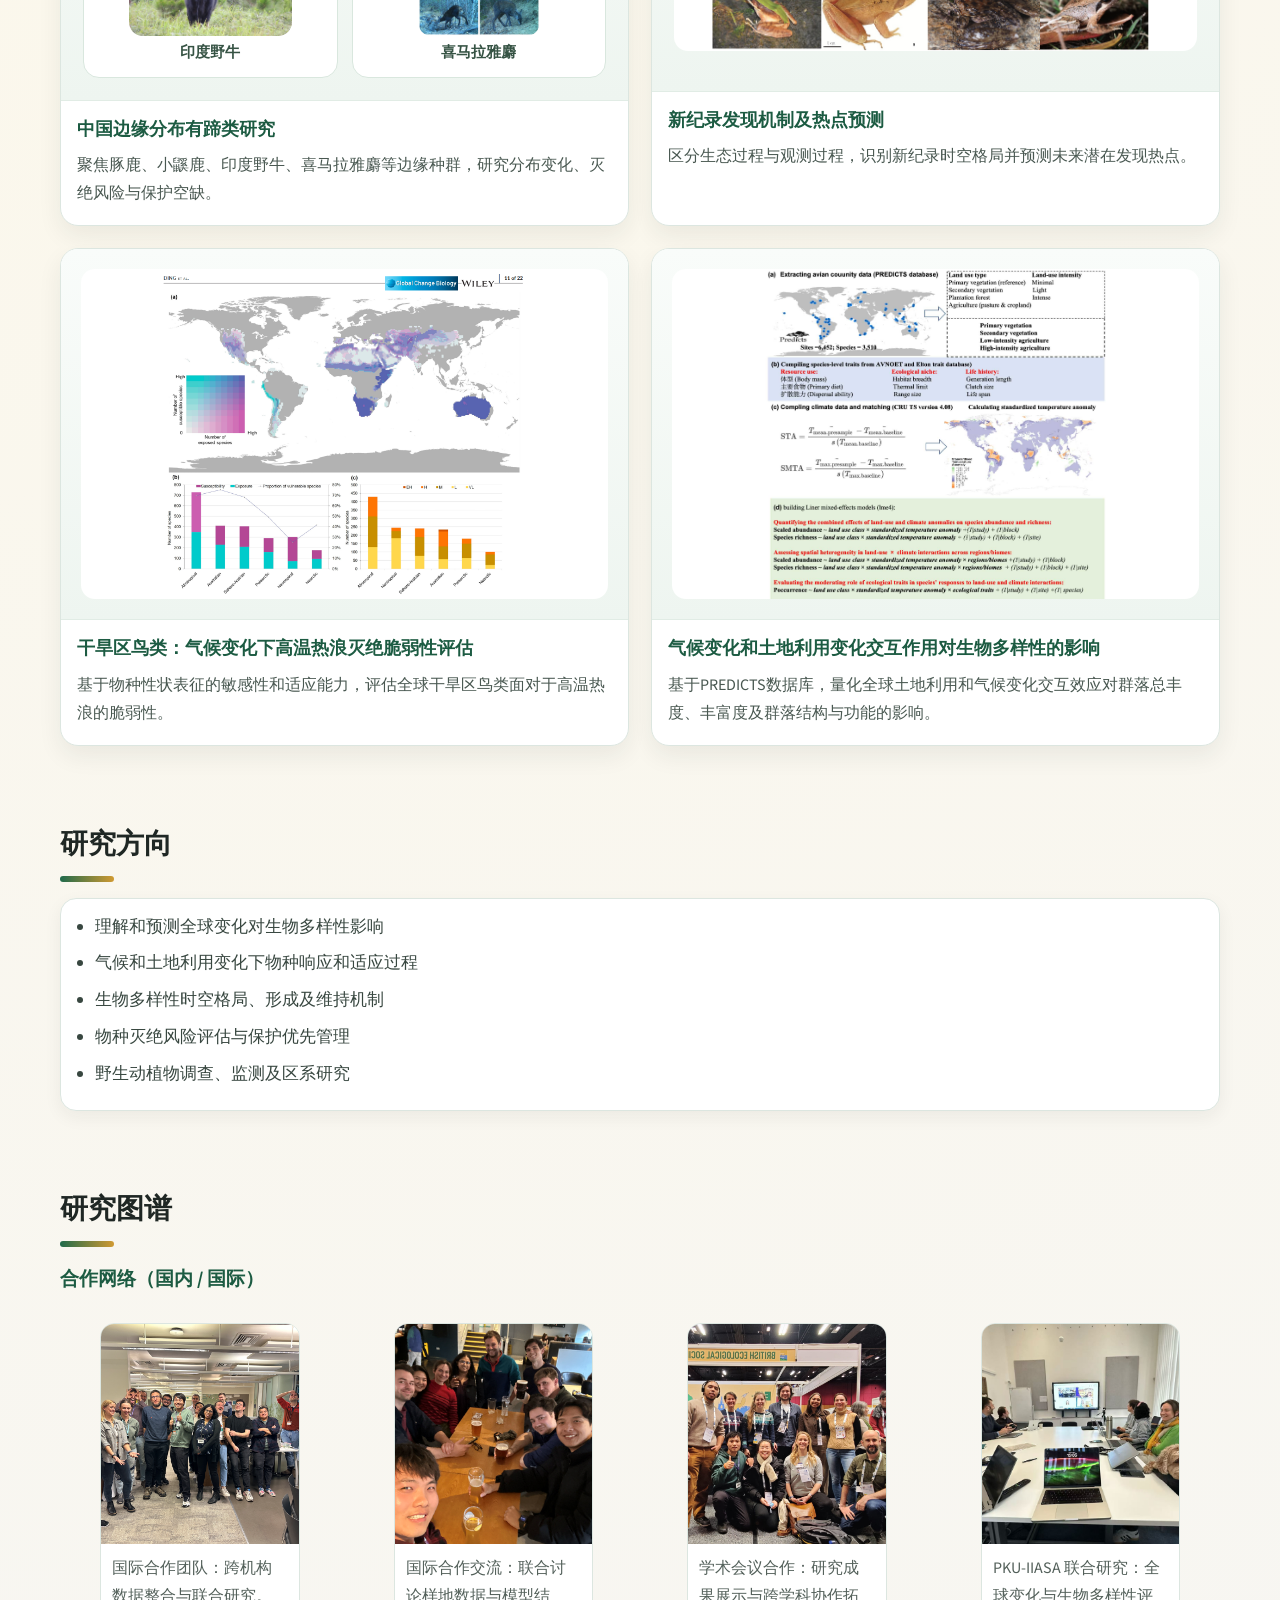
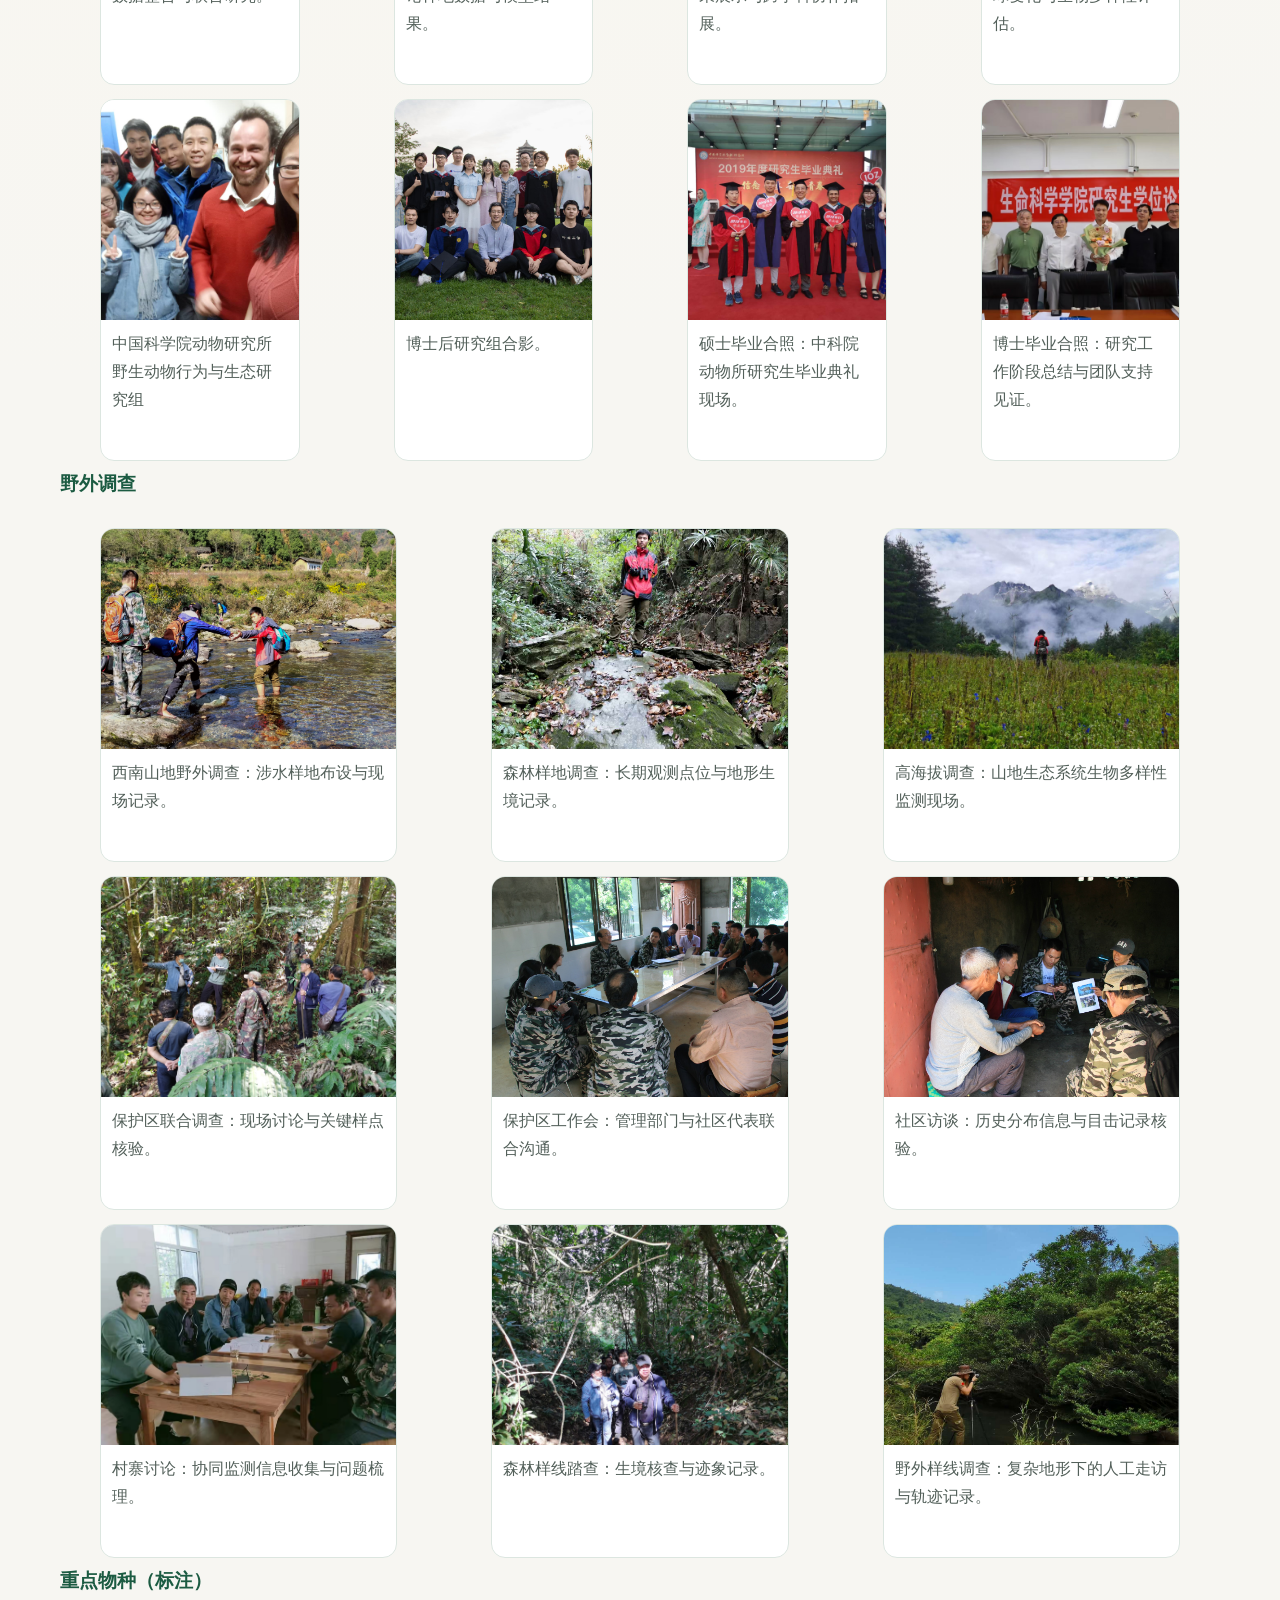
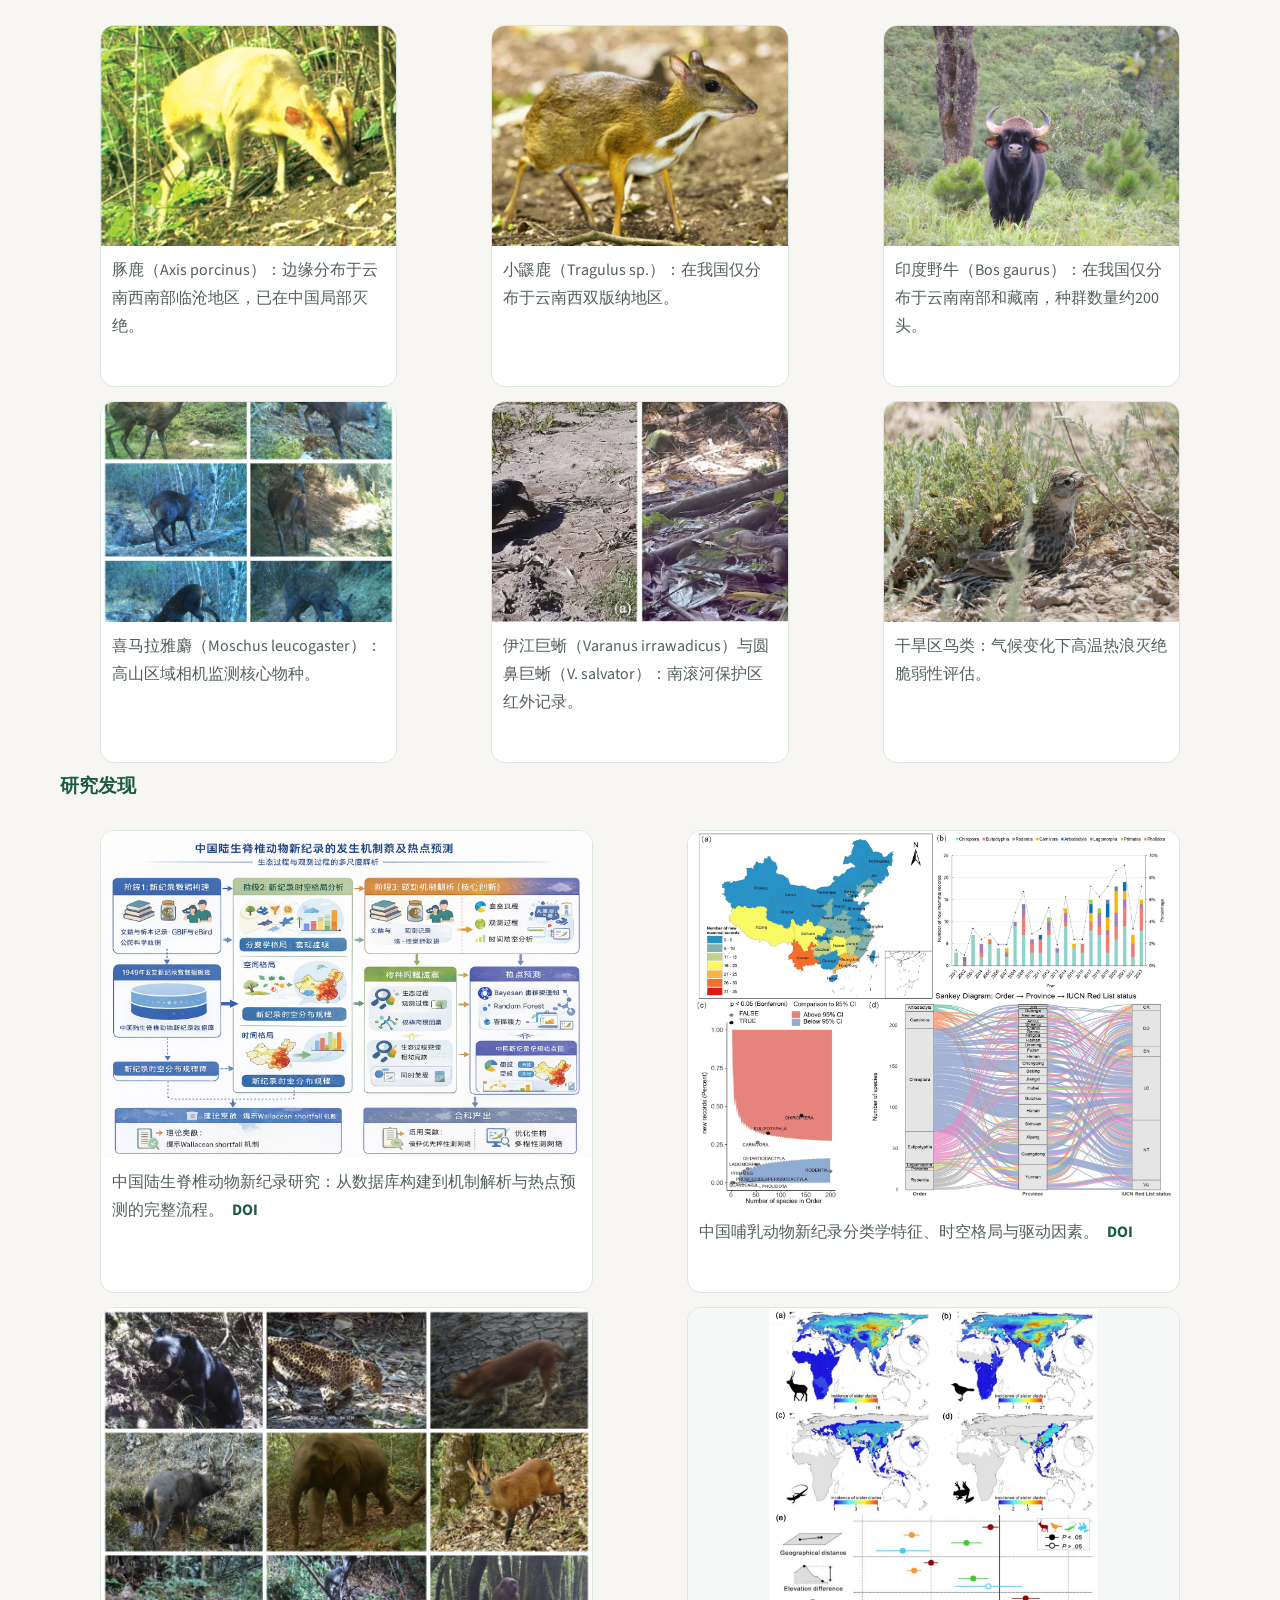
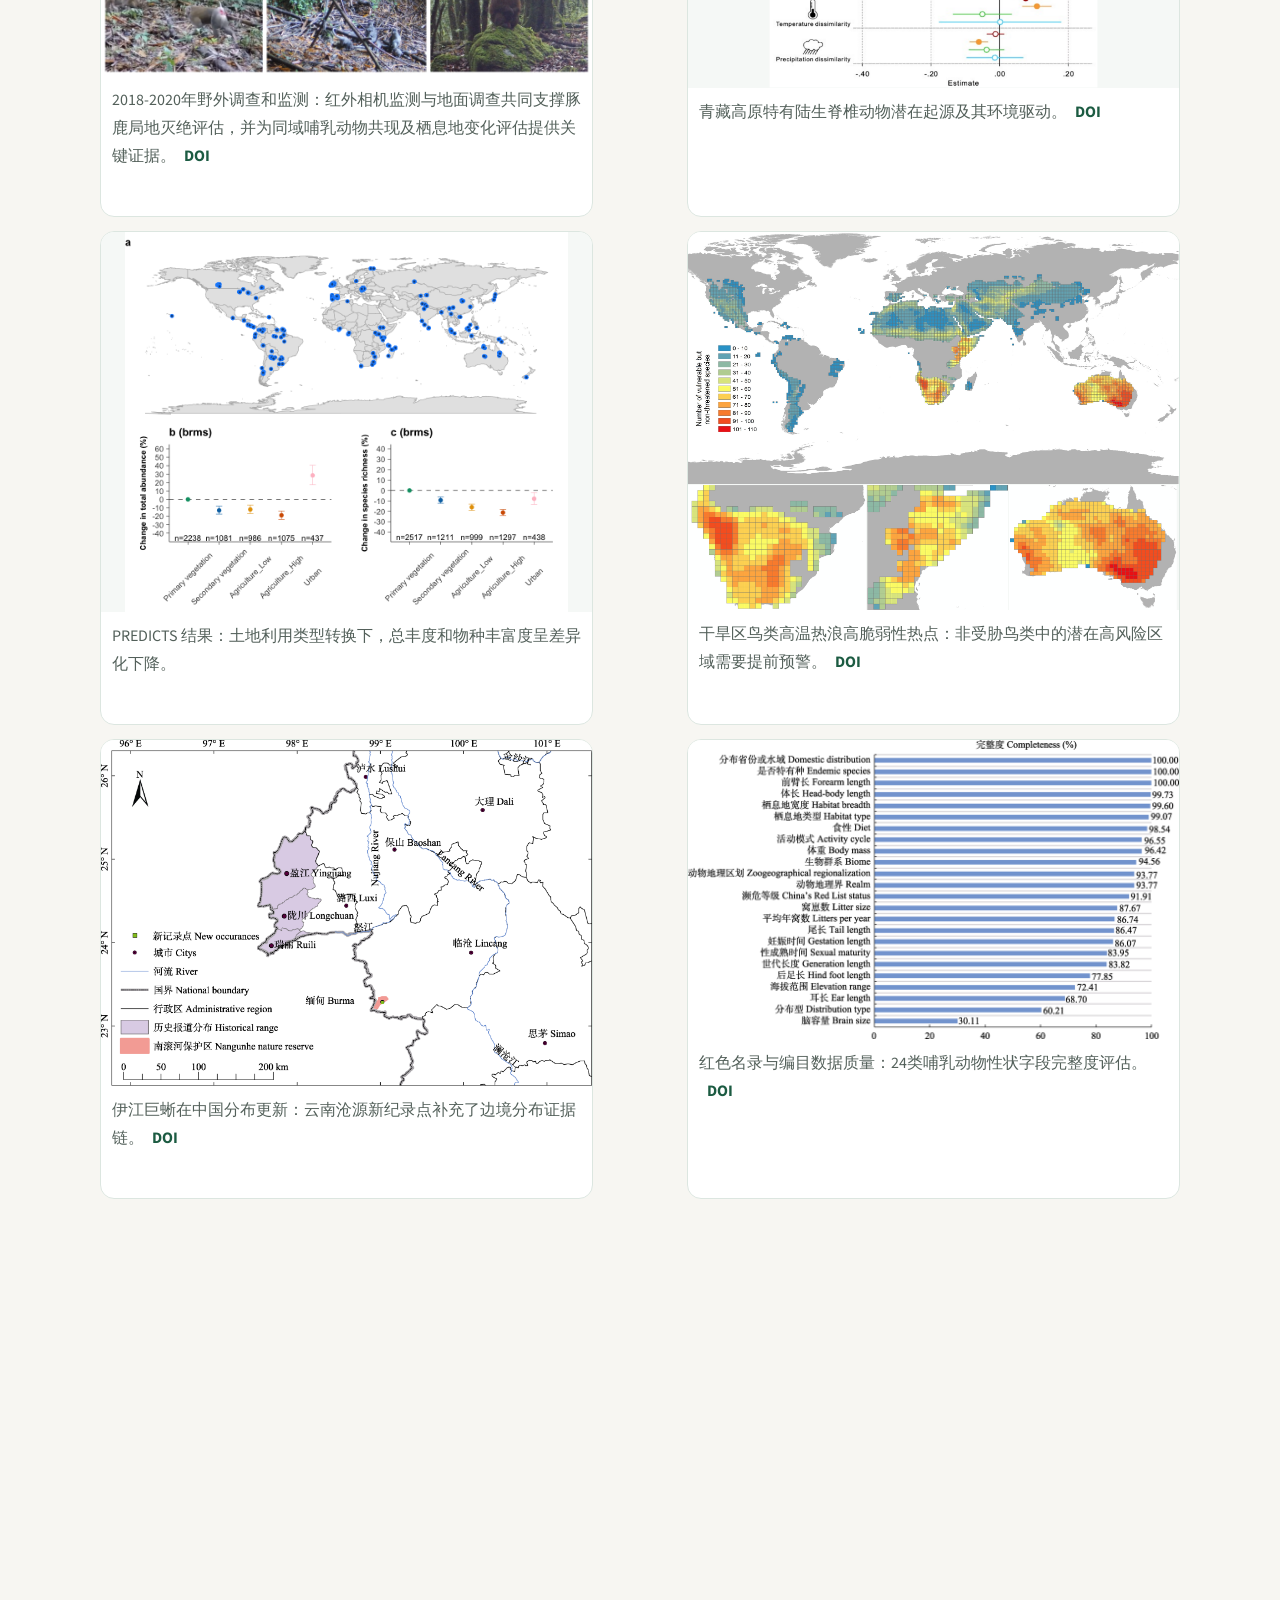
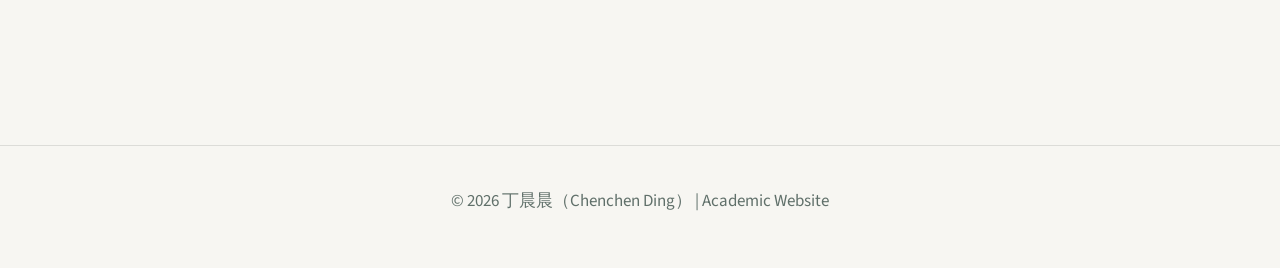
==== commit 0ad29fc8: "Upgrade hog deer imagery and align experience row" ====
--- a/index.html
+++ b/index.html
@@ -83,7 +83,7 @@
 	        <article class="exp-card exp-card-species">
 	          <div class="exp-card-media exp-species-grid">
 	            <figure class="exp-species-tile">
-	              <img src="assets/images/atlas/species-hogdeer.jpg" alt="豚鹿" loading="lazy" />
+	              <img src="assets/images/atlas/species-hogdeer-camera.jpg" alt="豚鹿" loading="lazy" />
 	              <figcaption>豚鹿</figcaption>
 	            </figure>
 	            <figure class="exp-species-tile">
@@ -181,7 +181,7 @@
       <div class="atlas-group">
         <h3>重点物种（标注）</h3>
         <div class="atlas-grid atlas-grid-photo">
-          <figure class="atlas-item"><img src="assets/images/atlas/species-hogdeer.jpg" alt="豚鹿" loading="lazy" /><figcaption>豚鹿（Axis porcinus）：边缘分布于云南西南部临沧地区，已在中国局部灭绝。</figcaption></figure>
+          <figure class="atlas-item"><img src="assets/images/atlas/species-hogdeer-camera.jpg" alt="豚鹿" loading="lazy" /><figcaption>豚鹿（Axis porcinus）：边缘分布于云南西南部临沧地区，已在中国局部灭绝。</figcaption></figure>
           <figure class="atlas-item"><img src="assets/images/atlas/species-mousedeer-updated.png" alt="小鼷鹿" loading="lazy" /><figcaption>小鼷鹿（Tragulus sp.）：在我国仅分布于云南西双版纳地区。</figcaption></figure>
           <figure class="atlas-item"><img src="assets/images/atlas/species-gaur.jpg" alt="印度野牛" loading="lazy" /><figcaption>印度野牛（Bos gaurus）：在我国仅分布于云南南部和藏南，种群数量约200头。</figcaption></figure>
           <figure class="atlas-item"><img src="assets/images/atlas/species-himalayan-muskdeer.jpg" alt="喜马拉雅麝" loading="lazy" /><figcaption>喜马拉雅麝（Moschus leucogaster）：高山区域相机监测核心物种。</figcaption></figure>
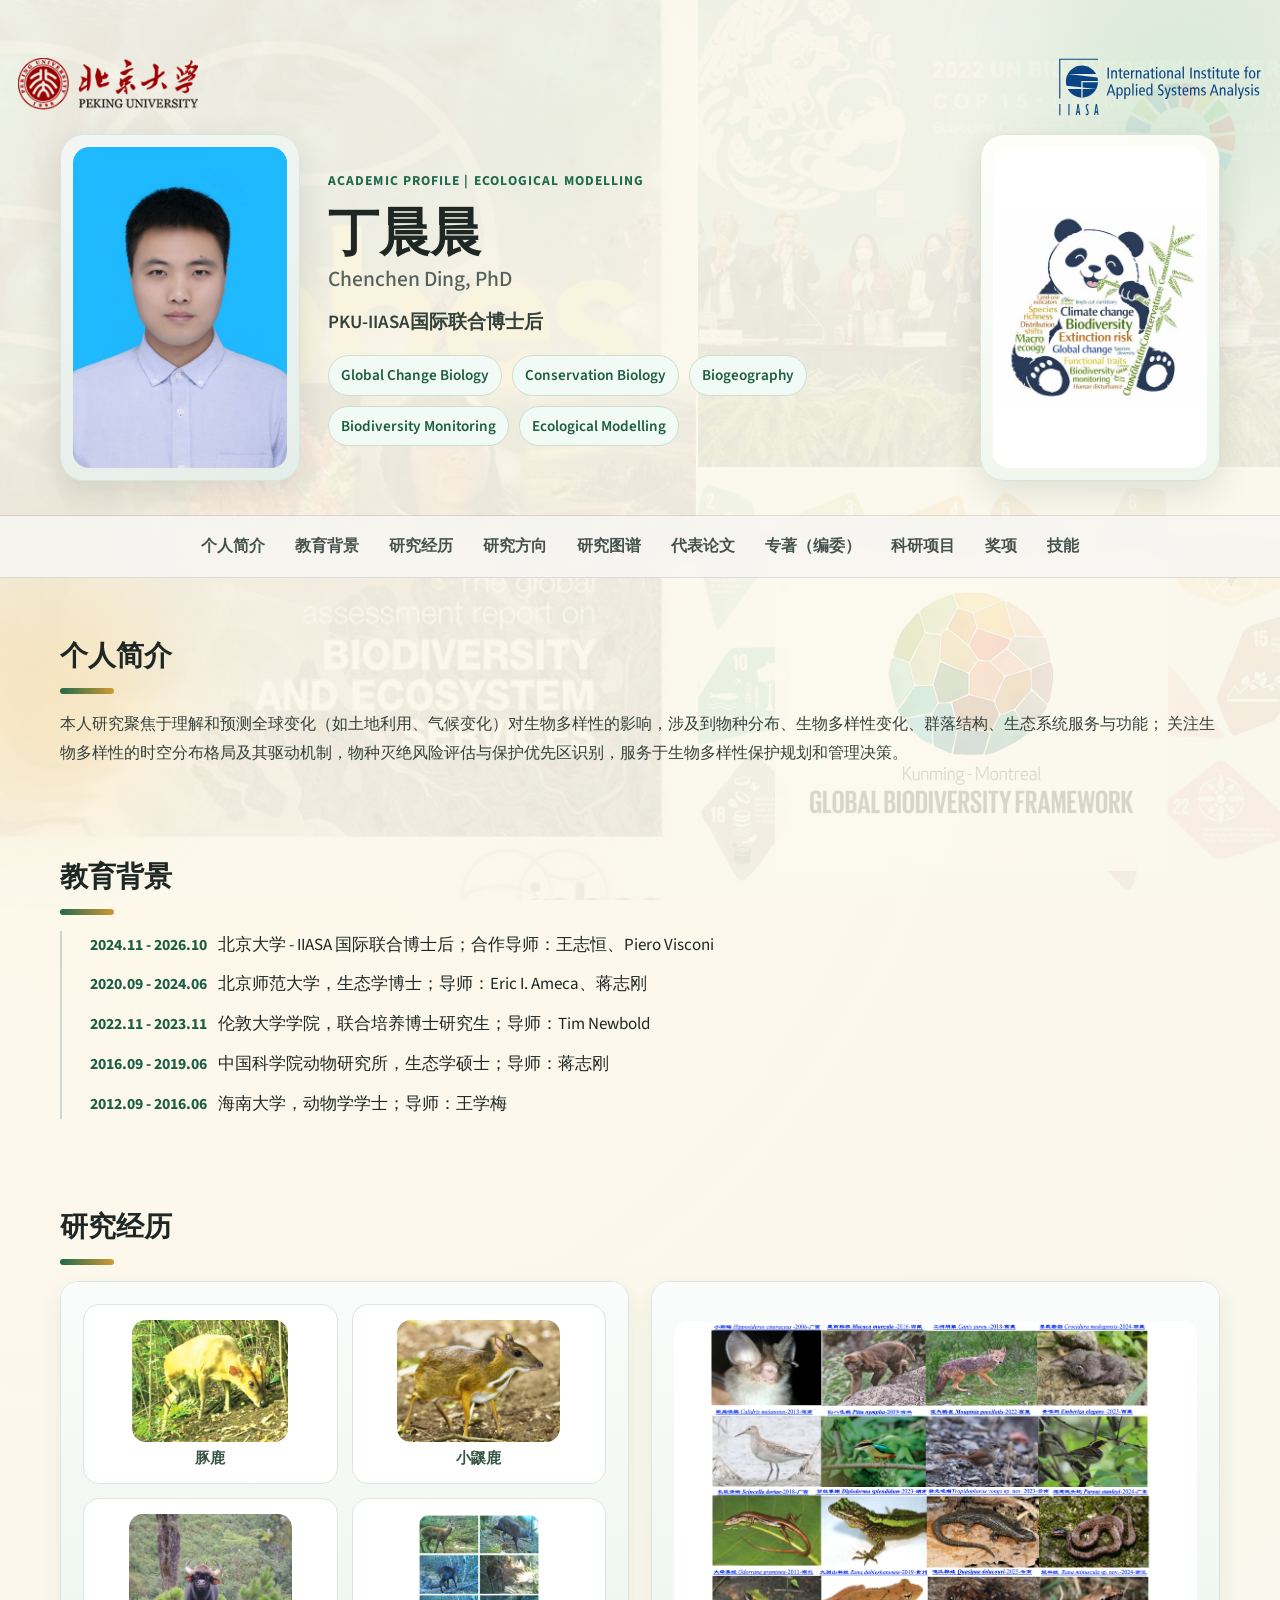
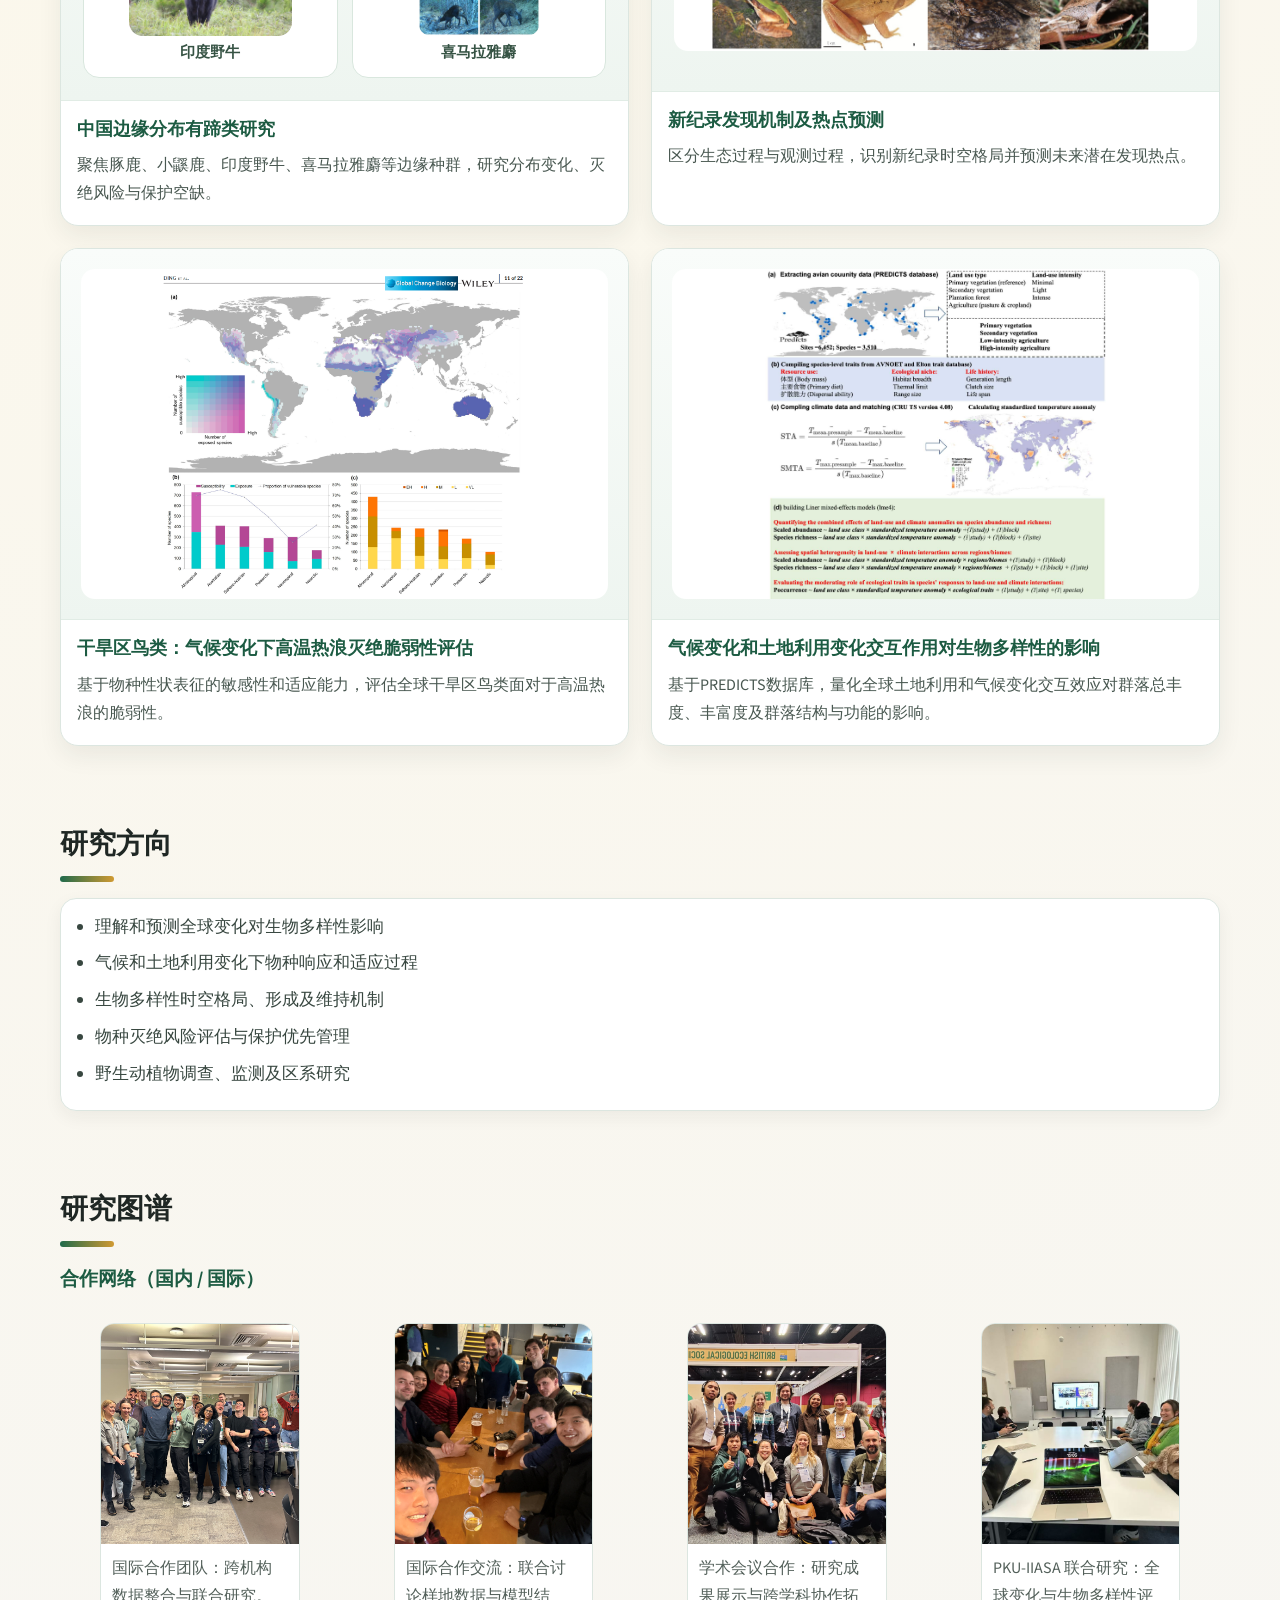
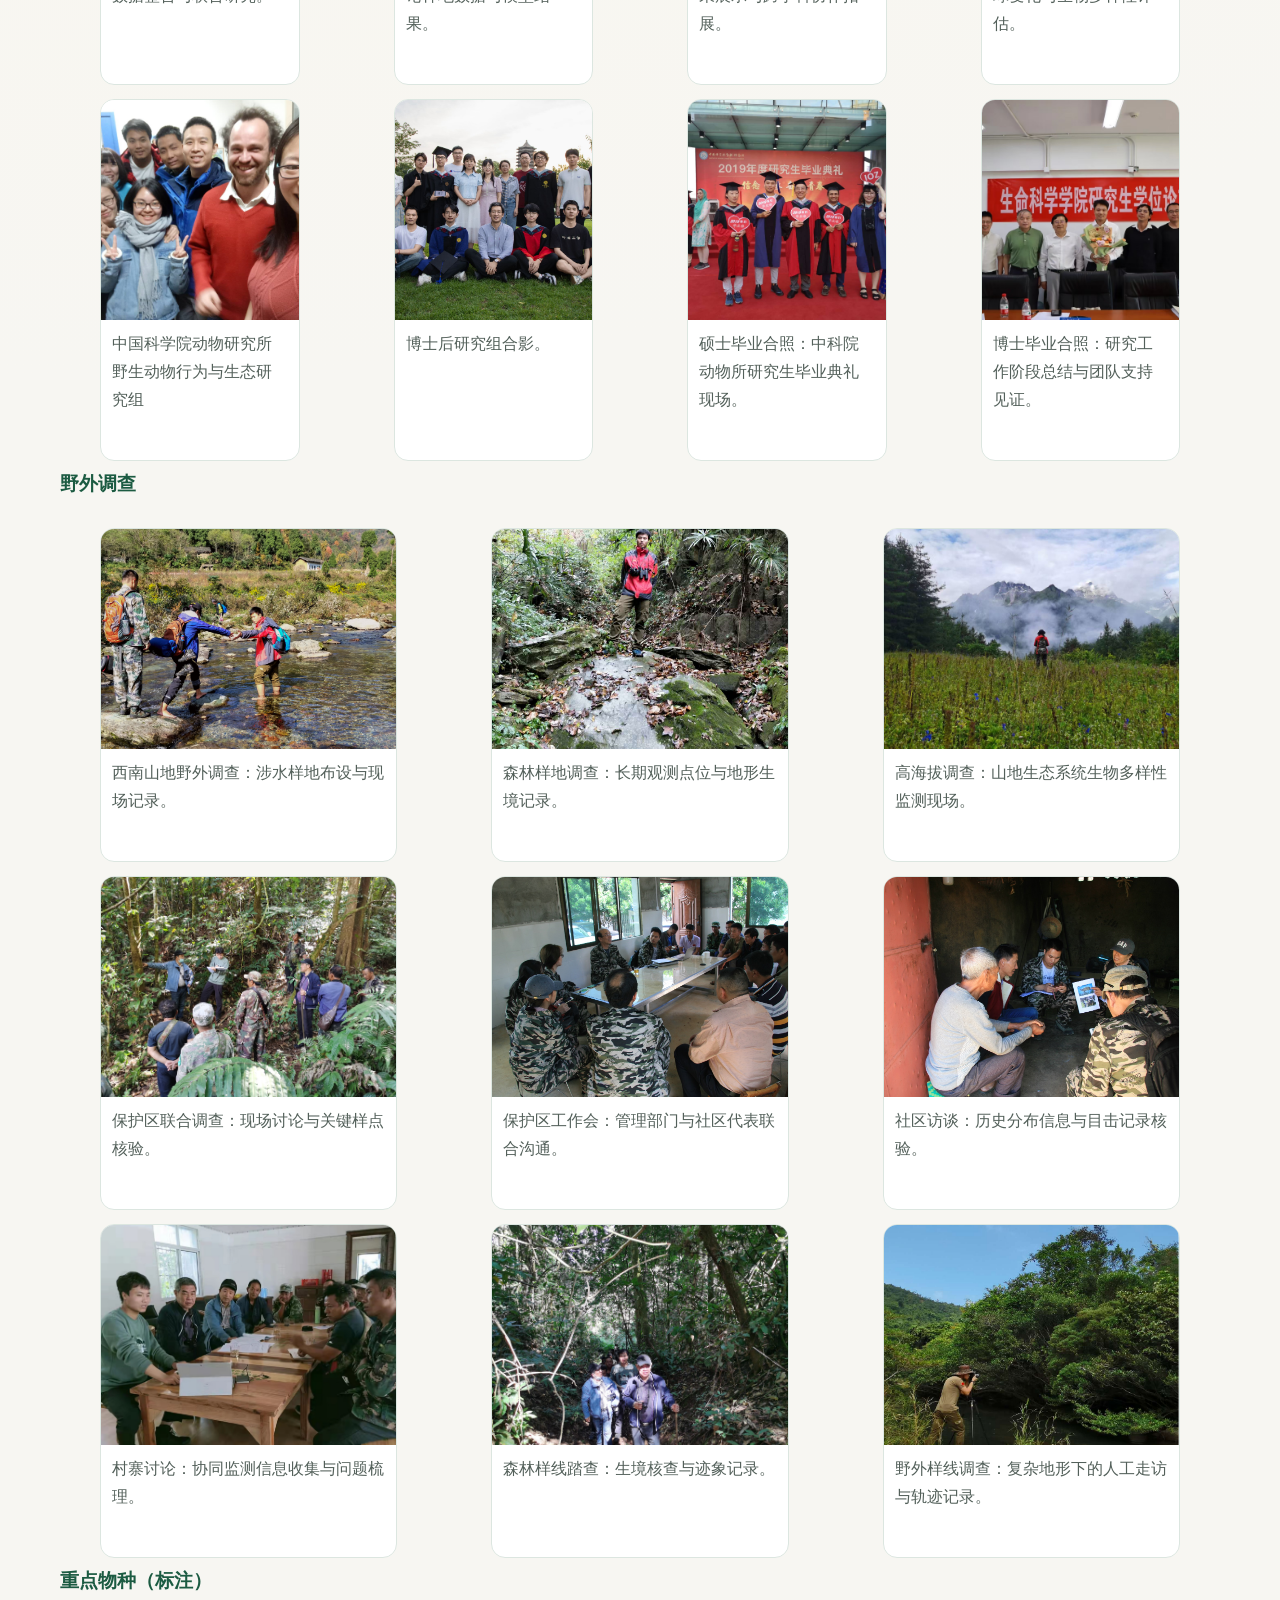
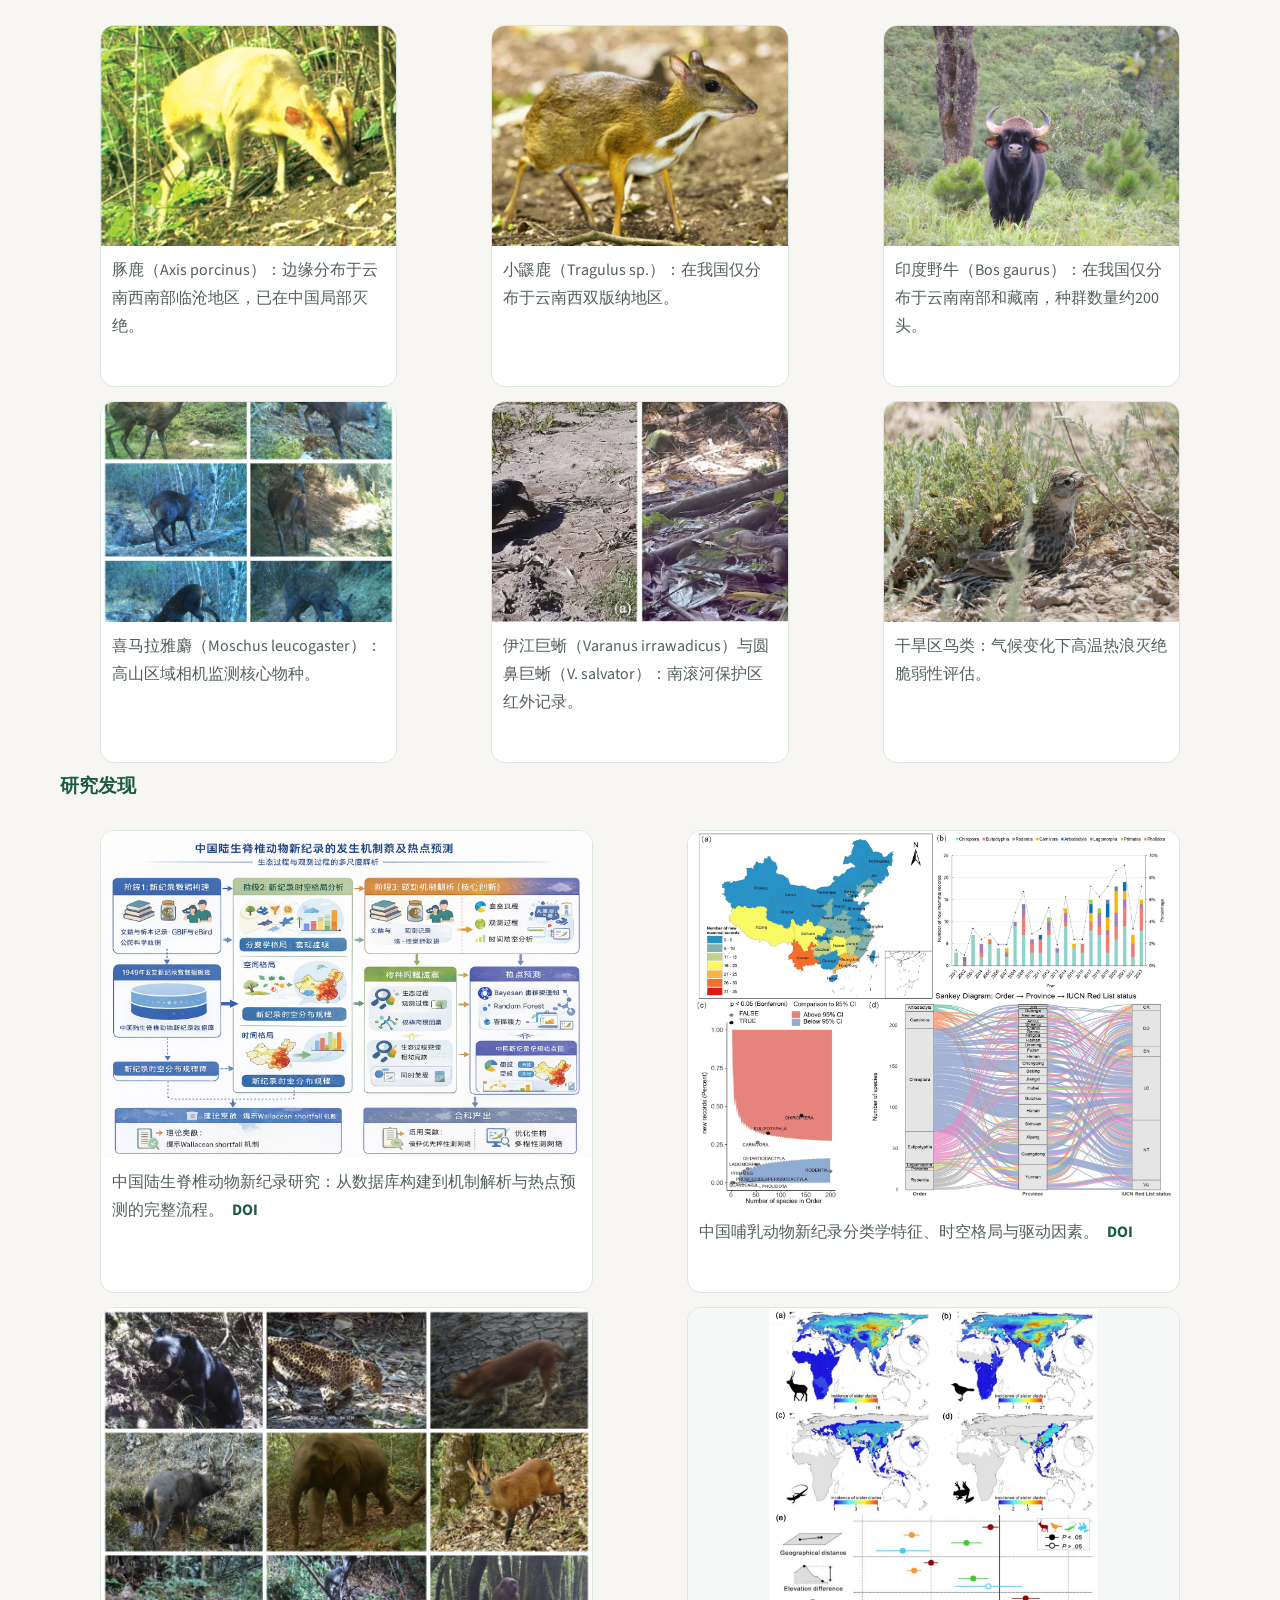
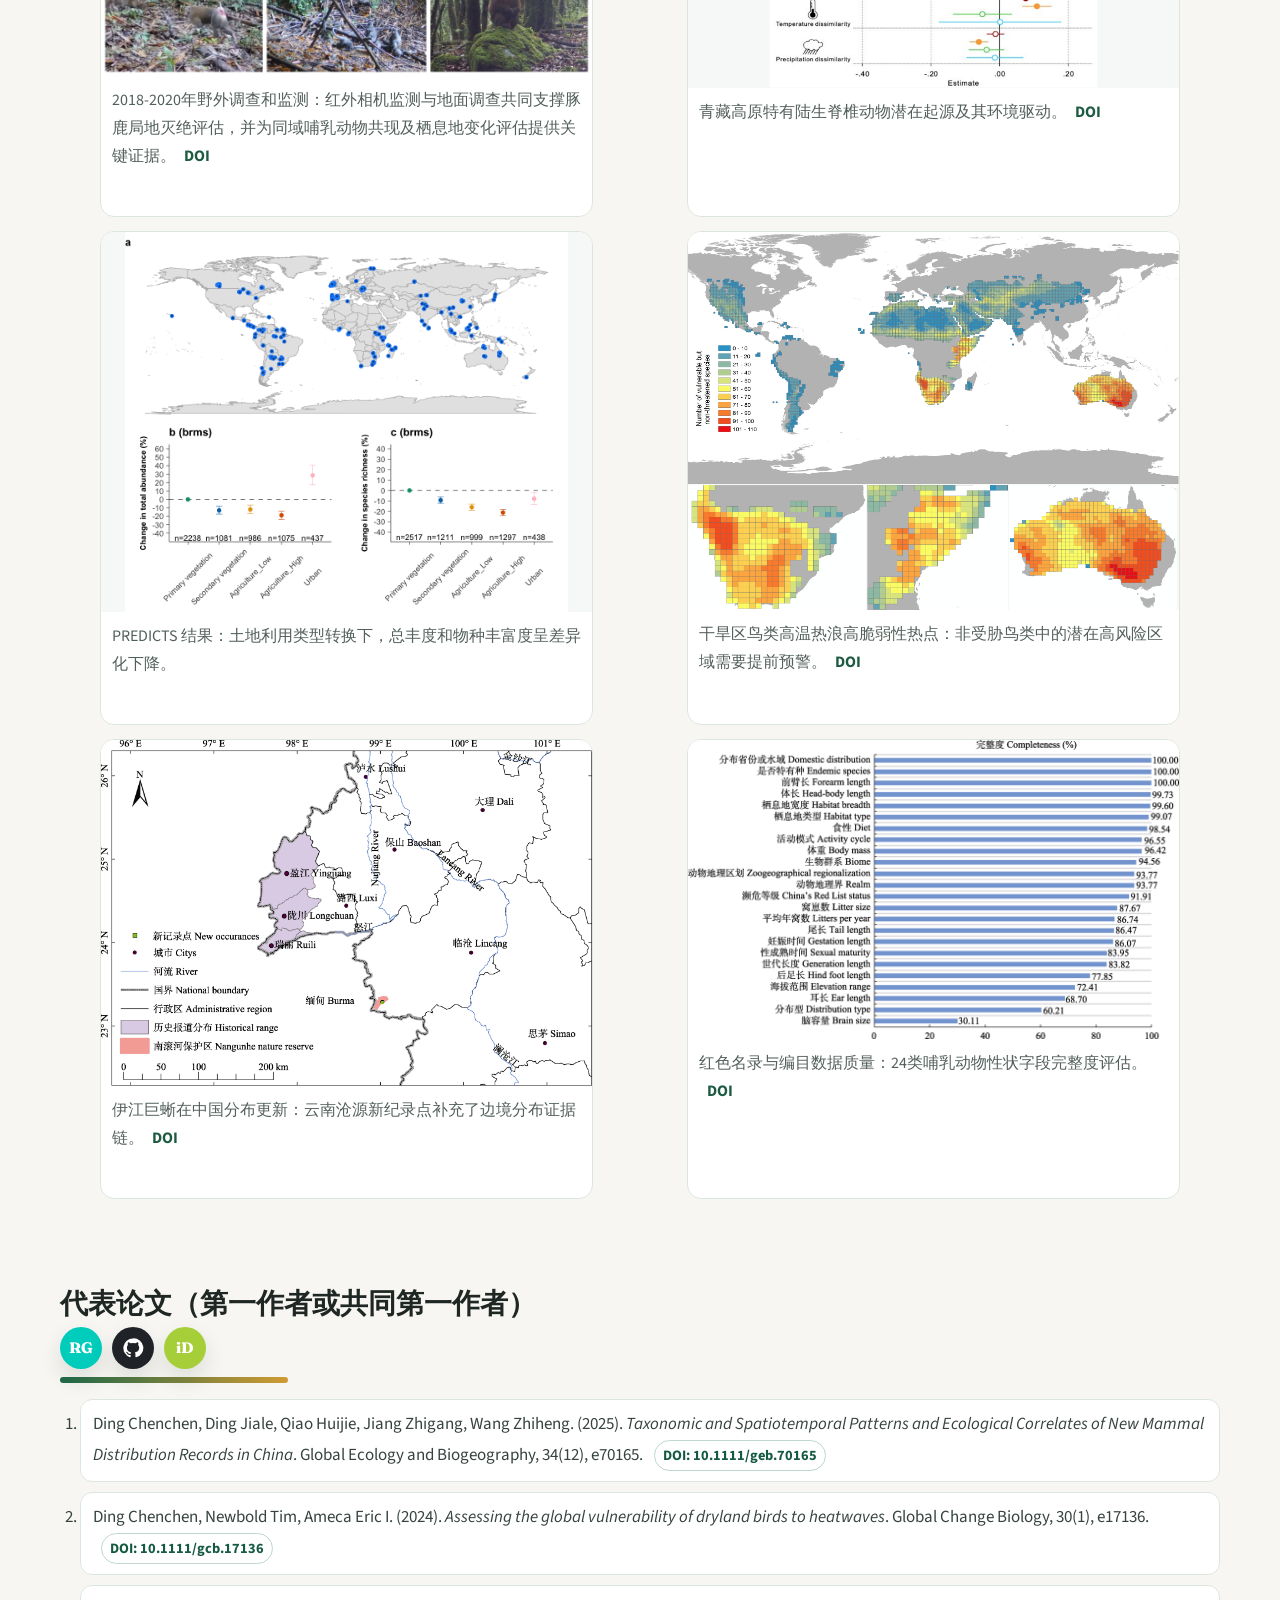
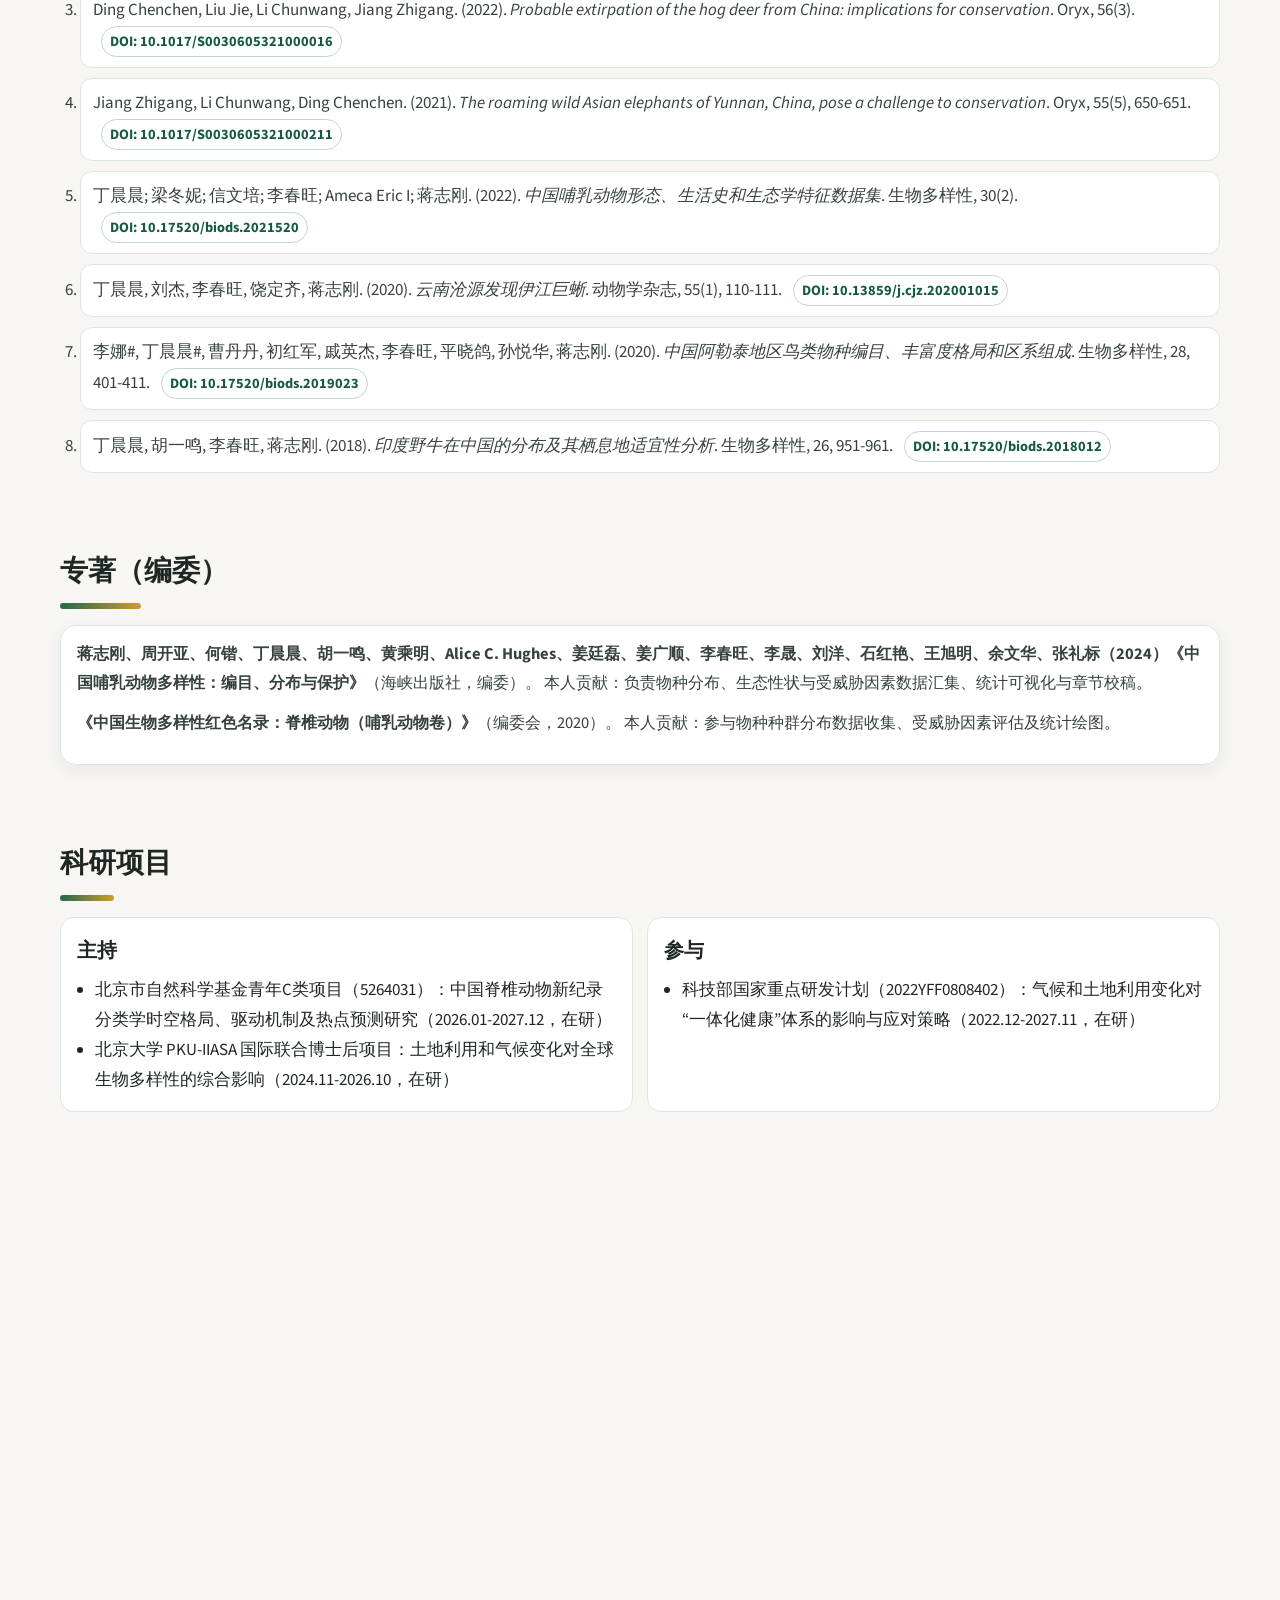
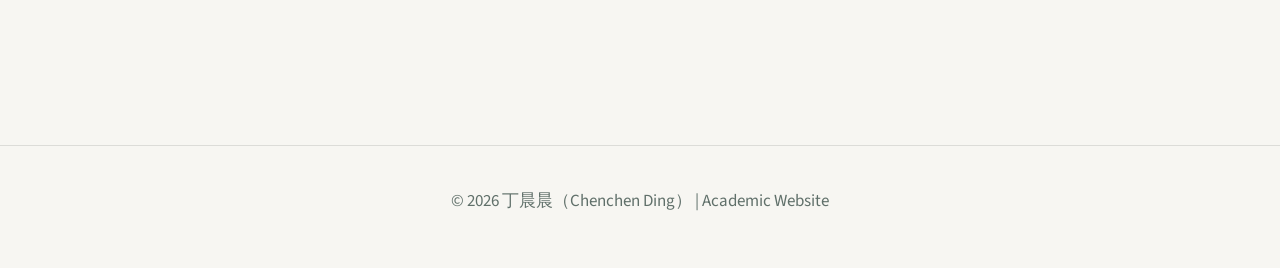
==== commit 83dc4b1f: "Point search engines to new site URL" ====
--- a/index.html
+++ b/index.html
@@ -5,10 +5,37 @@
   <meta name="viewport" content="width=device-width, initial-scale=1" />
   <title>丁晨晨 | Chenchen Ding, PhD</title>
   <meta name="description" content="丁晨晨（Chenchen Ding）个人学术主页：教育背景、研究经历、研究方向、研究图谱、代表论文与科研项目。" />
+  <meta name="robots" content="noindex,follow,max-image-preview:large" />
+  <link rel="canonical" href="https://dingchenchen6.github.io/chenchen-ding/" />
+  <meta property="og:type" content="website" />
+  <meta property="og:title" content="丁晨晨 | Chenchen Ding, PhD" />
+  <meta property="og:description" content="丁晨晨（Chenchen Ding）个人学术主页：教育背景、研究经历、研究方向、研究图谱、代表论文与科研项目。" />
+  <meta property="og:url" content="https://dingchenchen6.github.io/chenchen-ding/" />
+  <meta property="og:image" content="https://dingchenchen6.github.io/chenchen-ding/assets/images/profile.jpg" />
+  <meta name="twitter:card" content="summary_large_image" />
+  <meta name="twitter:title" content="丁晨晨 | Chenchen Ding, PhD" />
+  <meta name="twitter:description" content="丁晨晨（Chenchen Ding）个人学术主页：教育背景、研究经历、研究方向、研究图谱、代表论文与科研项目。" />
+  <meta name="twitter:image" content="https://dingchenchen6.github.io/chenchen-ding/assets/images/profile.jpg" />
   <link rel="preconnect" href="https://fonts.googleapis.com" />
   <link rel="preconnect" href="https://fonts.gstatic.com" crossorigin />
   <link href="https://fonts.googleapis.com/css2?family=Fraunces:opsz,wght@9..144,500;9..144,700&family=Source+Sans+3:wght@400;500;600;700&display=swap" rel="stylesheet" />
   <link rel="stylesheet" href="style.css" />
+  <script type="application/ld+json">
+    {
+      "@context": "https://schema.org",
+      "@type": "Person",
+      "name": "Chenchen Ding",
+      "alternateName": "丁晨晨",
+      "url": "https://dingchenchen6.github.io/chenchen-ding/",
+      "image": "https://dingchenchen6.github.io/chenchen-ding/assets/images/profile.jpg",
+      "jobTitle": "PKU-IIASA International Postdoctoral Fellow",
+      "sameAs": [
+        "https://github.com/dingchenchen6",
+        "https://orcid.org/0000-0001-6706-7996",
+        "https://iiasa.ac.at/staff/chenchen-ding"
+      ]
+    }
+  </script>
 </head>
 <body>
   <div class="bg-orb orb-a"></div>
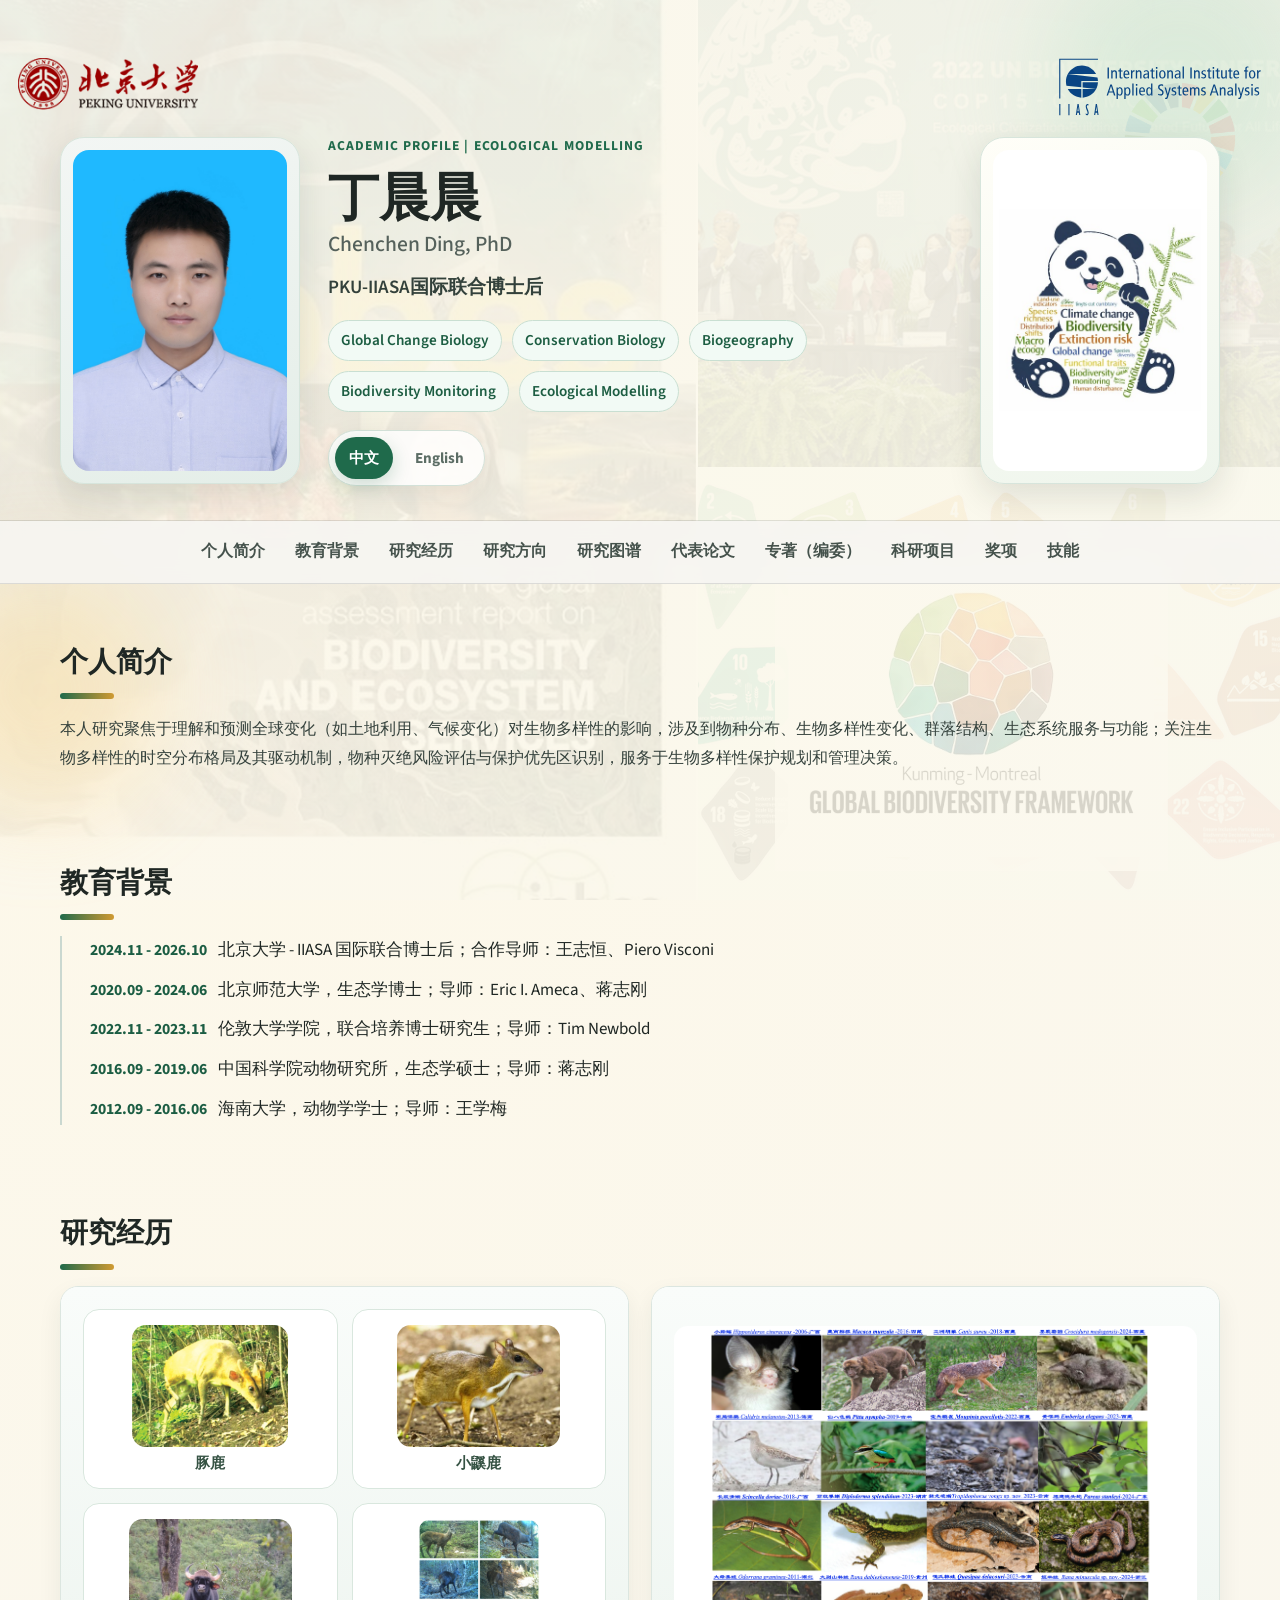
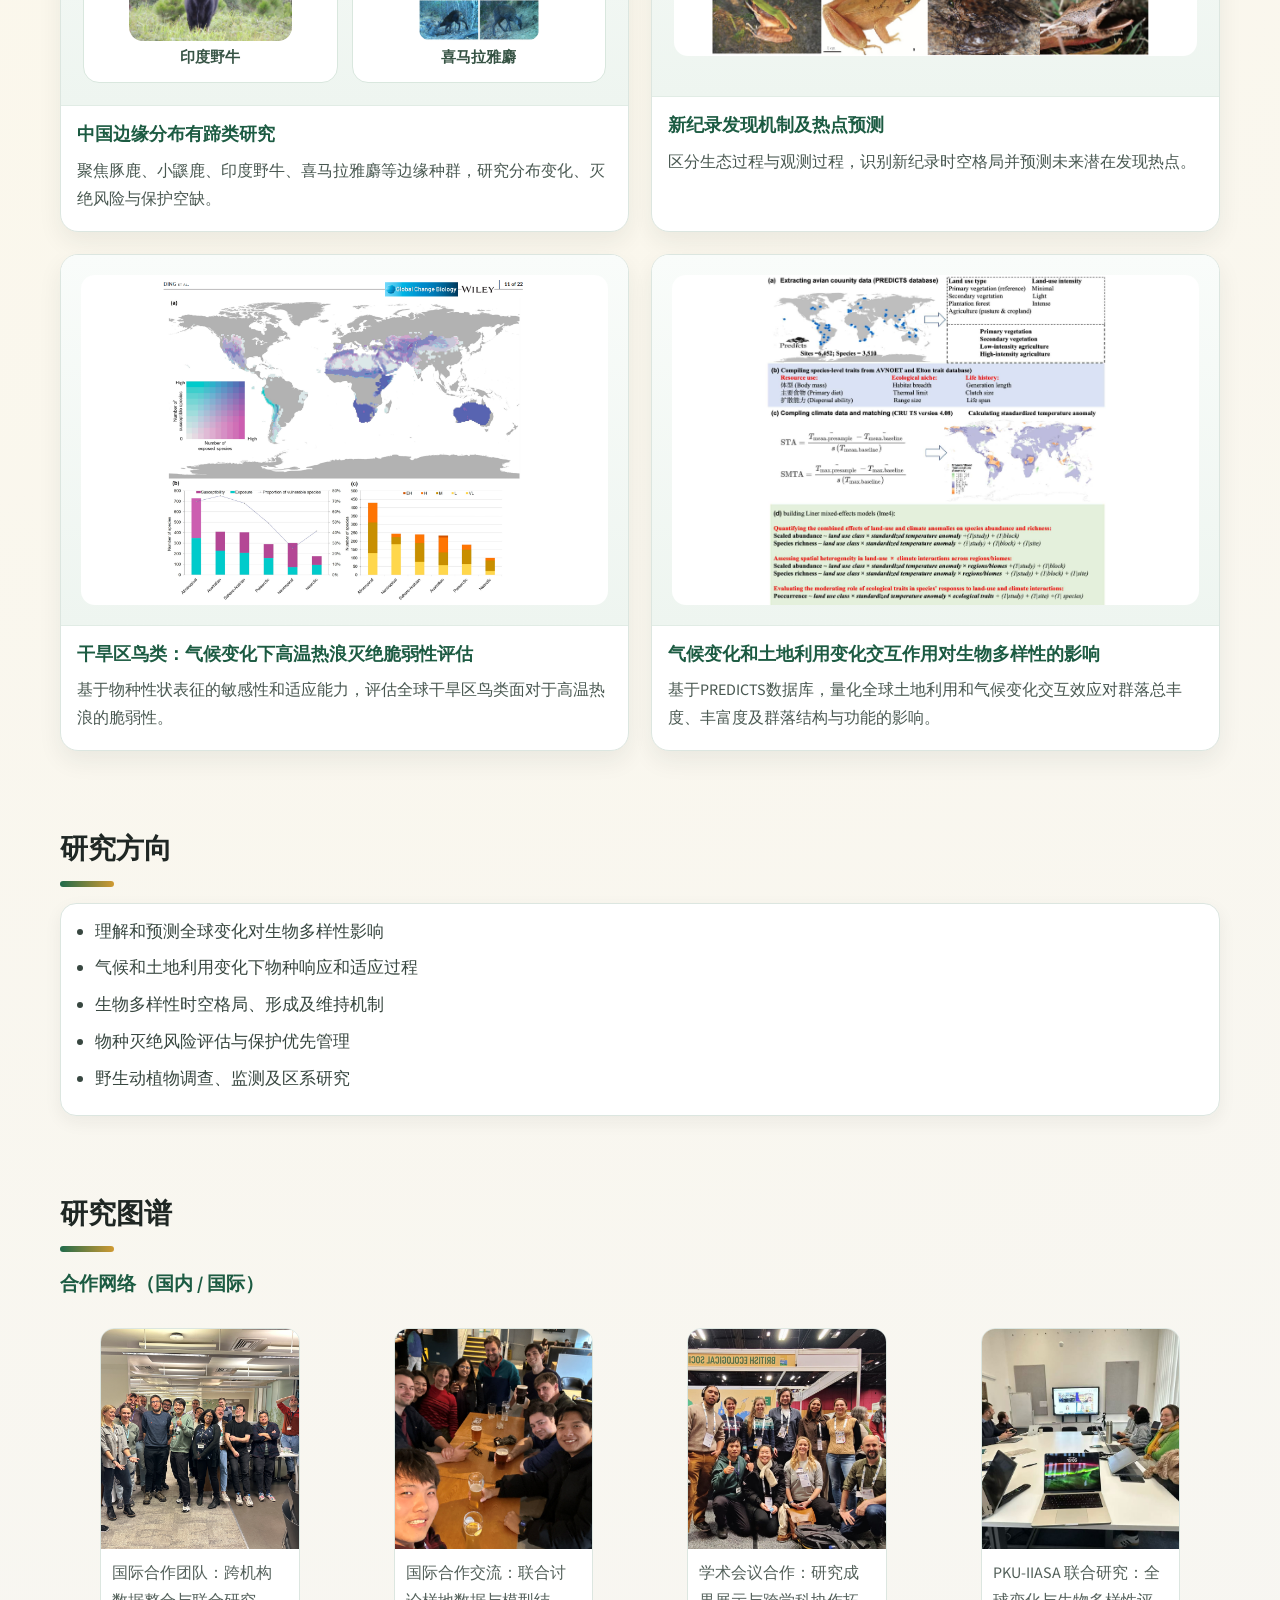
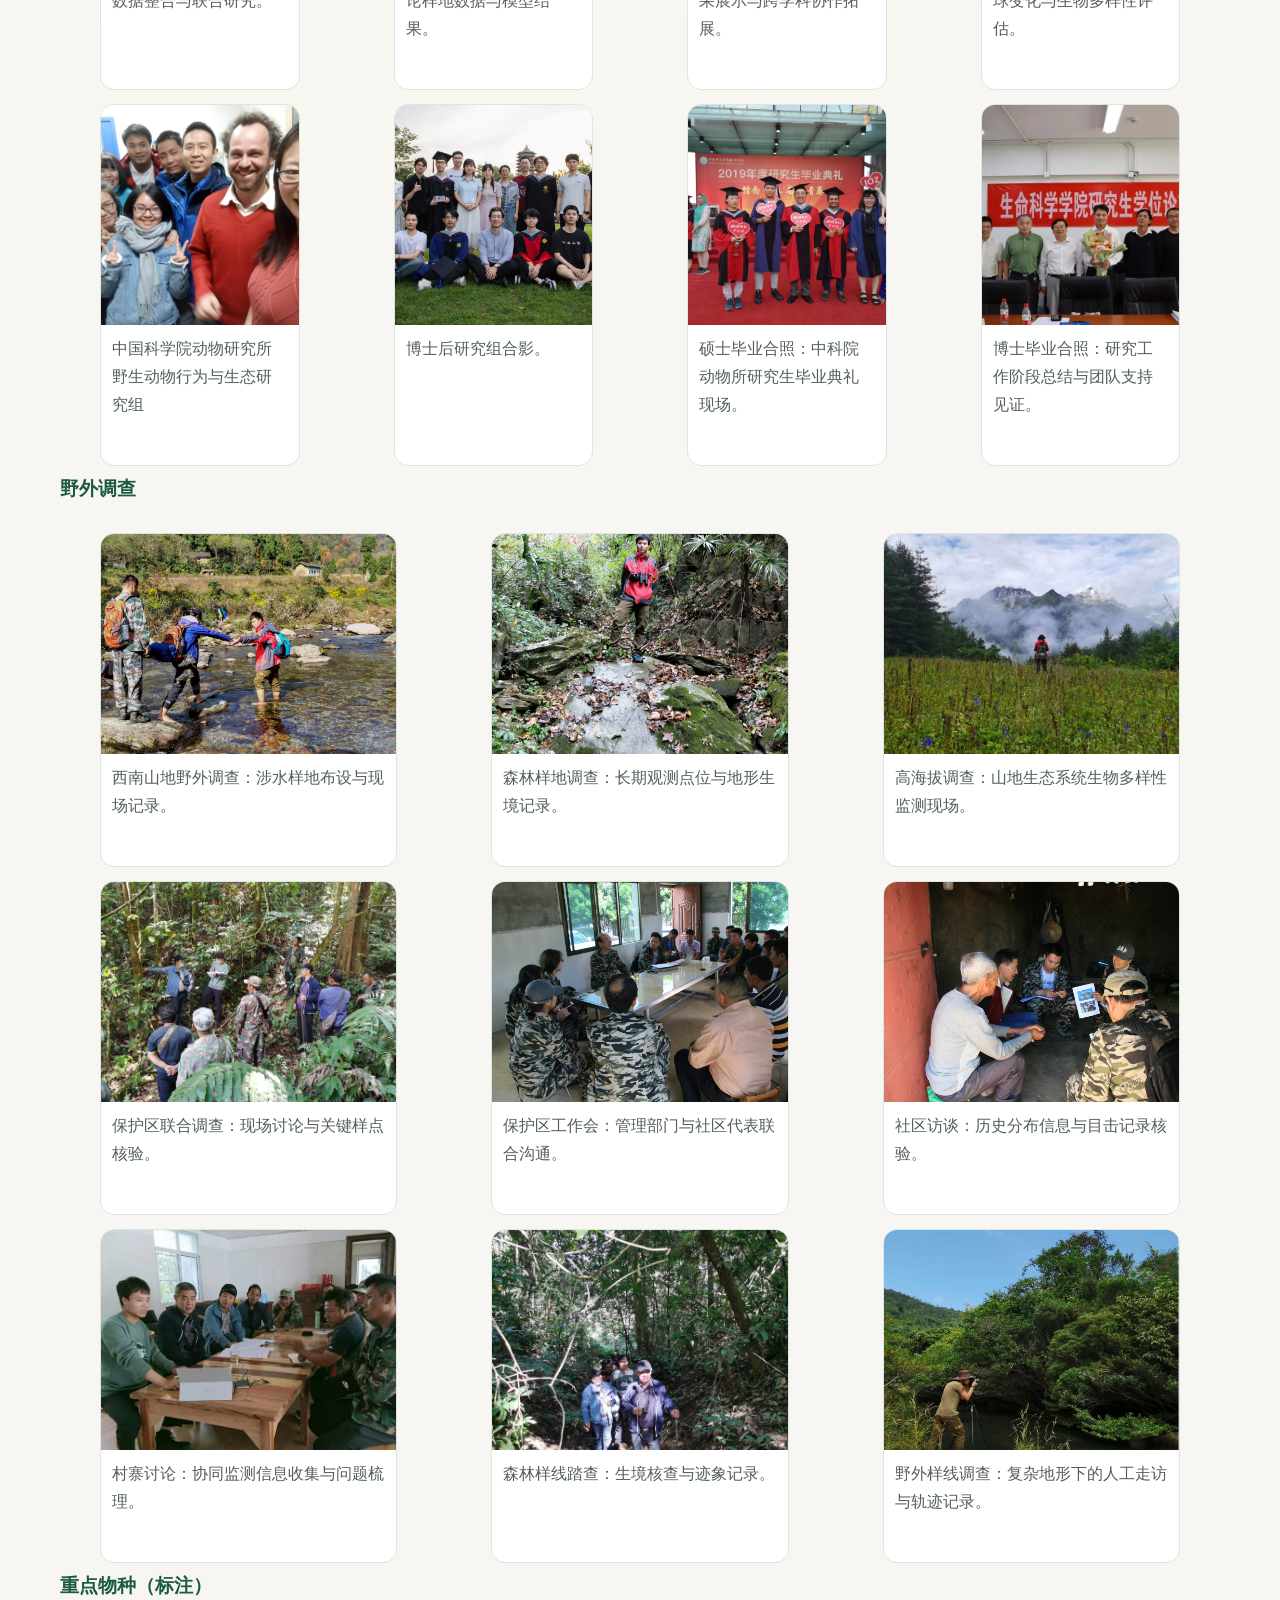
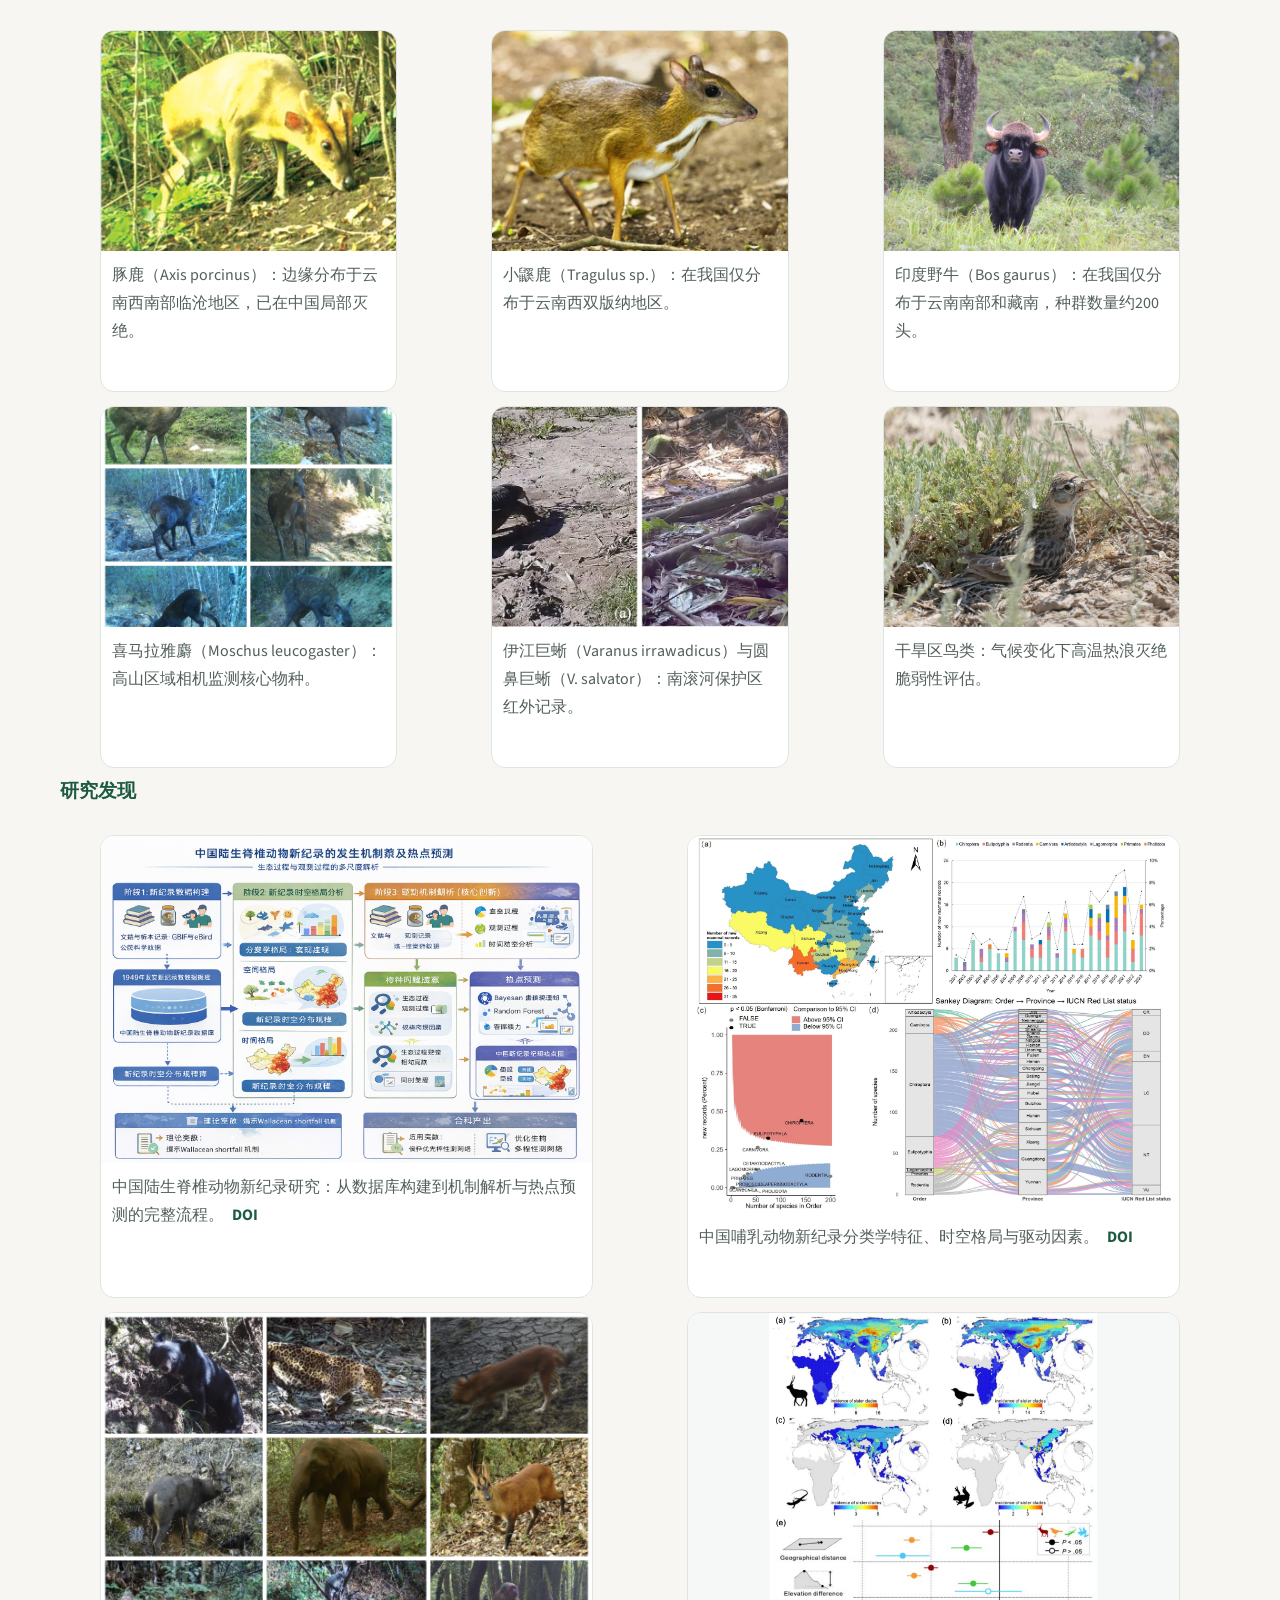
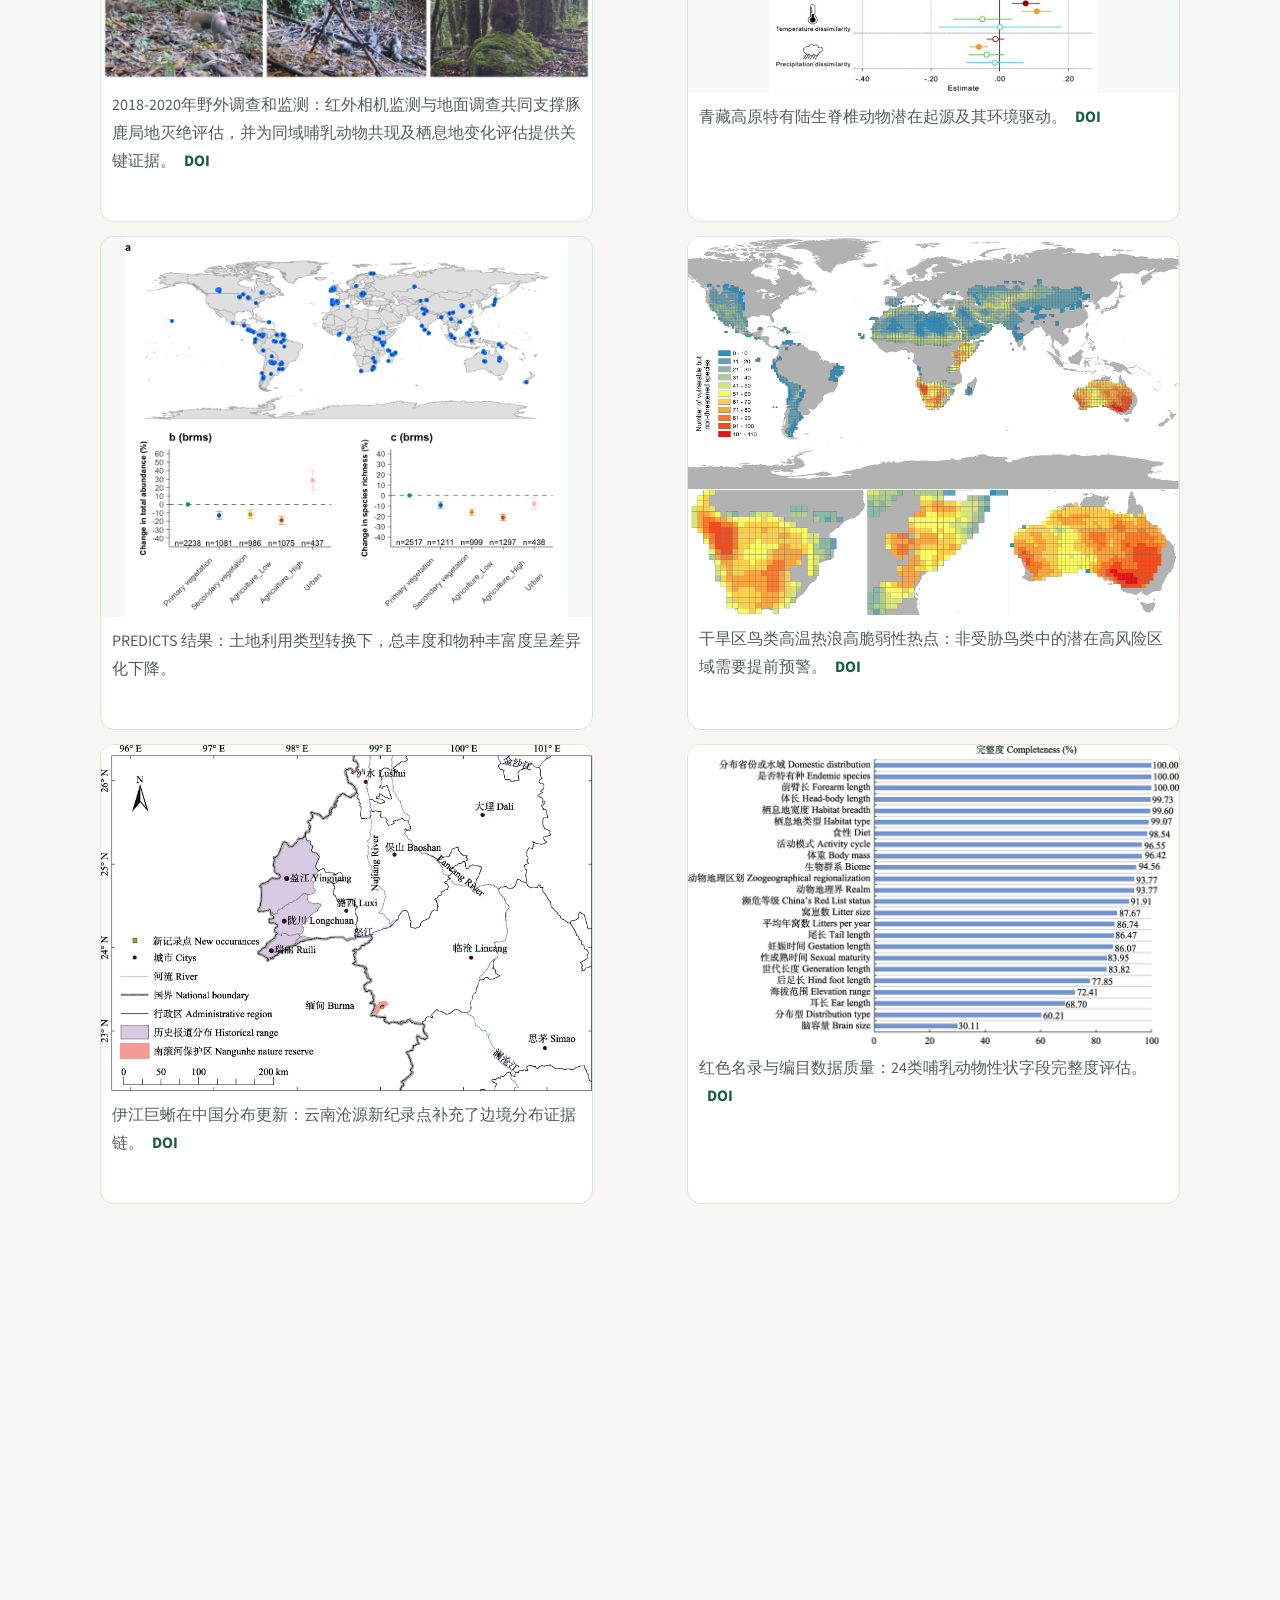
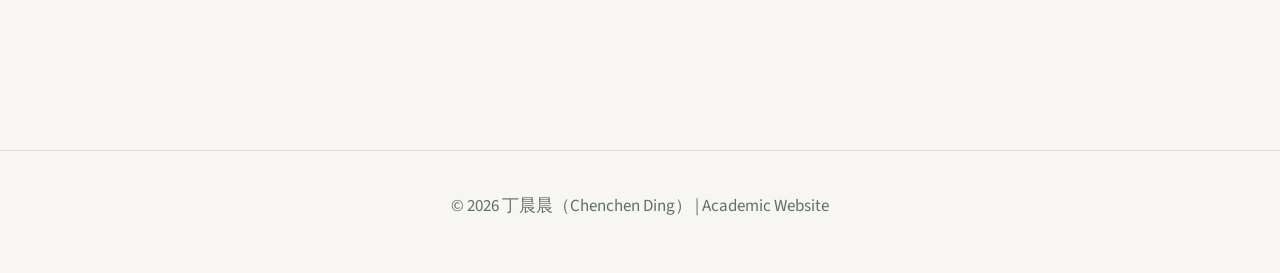
==== commit a256120c: "Add bilingual language toggle" ====
--- a/index.html
+++ b/index.html
@@ -61,6 +61,10 @@
           <span>Biodiversity Monitoring</span>
           <span>Ecological Modelling</span>
         </div>
+        <div class="lang-switch" aria-label="Language switch">
+          <button type="button" class="lang-btn is-active" data-lang="zh">中文</button>
+          <button type="button" class="lang-btn" data-lang="en">English</button>
+        </div>
       </div>
       <div class="hero-panda-wrap reveal">
         <img src="assets/images/hero/panda-wordcloud.jpg" alt="熊猫生物多样性词云" class="hero-panda" />
@@ -359,14 +363,6 @@
     <p>© 2026 丁晨晨（Chenchen Ding） | Academic Website</p>
   </footer>
 
-  <script>
-    const observer = new IntersectionObserver((entries) => {
-      entries.forEach((entry) => {
-        if (entry.isIntersecting) entry.target.classList.add('in');
-      });
-    }, { threshold: 0.12 });
-
-    document.querySelectorAll('.reveal').forEach(el => observer.observe(el));
-  </script>
+  <script src="lang.js"></script>
 </body>
 </html>
--- a/style.css
+++ b/style.css
@@ -197,6 +197,42 @@
   font-weight: 600;
 }
 
+.lang-switch {
+  display: inline-flex;
+  align-items: center;
+  gap: 8px;
+  margin-top: 18px;
+  padding: 6px;
+  border: 1px solid #d3e1d8;
+  border-radius: 999px;
+  background: rgba(255, 255, 255, 0.82);
+  box-shadow: 0 10px 28px rgba(24, 40, 32, 0.08);
+}
+
+.lang-btn {
+  border: 0;
+  background: transparent;
+  color: #5c6d65;
+  border-radius: 999px;
+  padding: 8px 14px;
+  font: inherit;
+  font-size: 0.95rem;
+  font-weight: 700;
+  cursor: pointer;
+  transition: background-color 0.2s ease, color 0.2s ease, transform 0.2s ease;
+}
+
+.lang-btn:hover {
+  color: #234d3a;
+  transform: translateY(-1px);
+}
+
+.lang-btn.is-active {
+  background: #1f6a4b;
+  color: #ffffff;
+  box-shadow: 0 6px 18px rgba(31, 106, 75, 0.22);
+}
+
 .contacts {
   margin-top: 16px;
   display: flex;
@@ -643,6 +679,10 @@
     margin: 0 auto;
   }
 
+  .lang-switch {
+    justify-content: center;
+  }
+
   .atlas-grid-photo,
   .atlas-grid-results,
   .atlas-grid-collab {
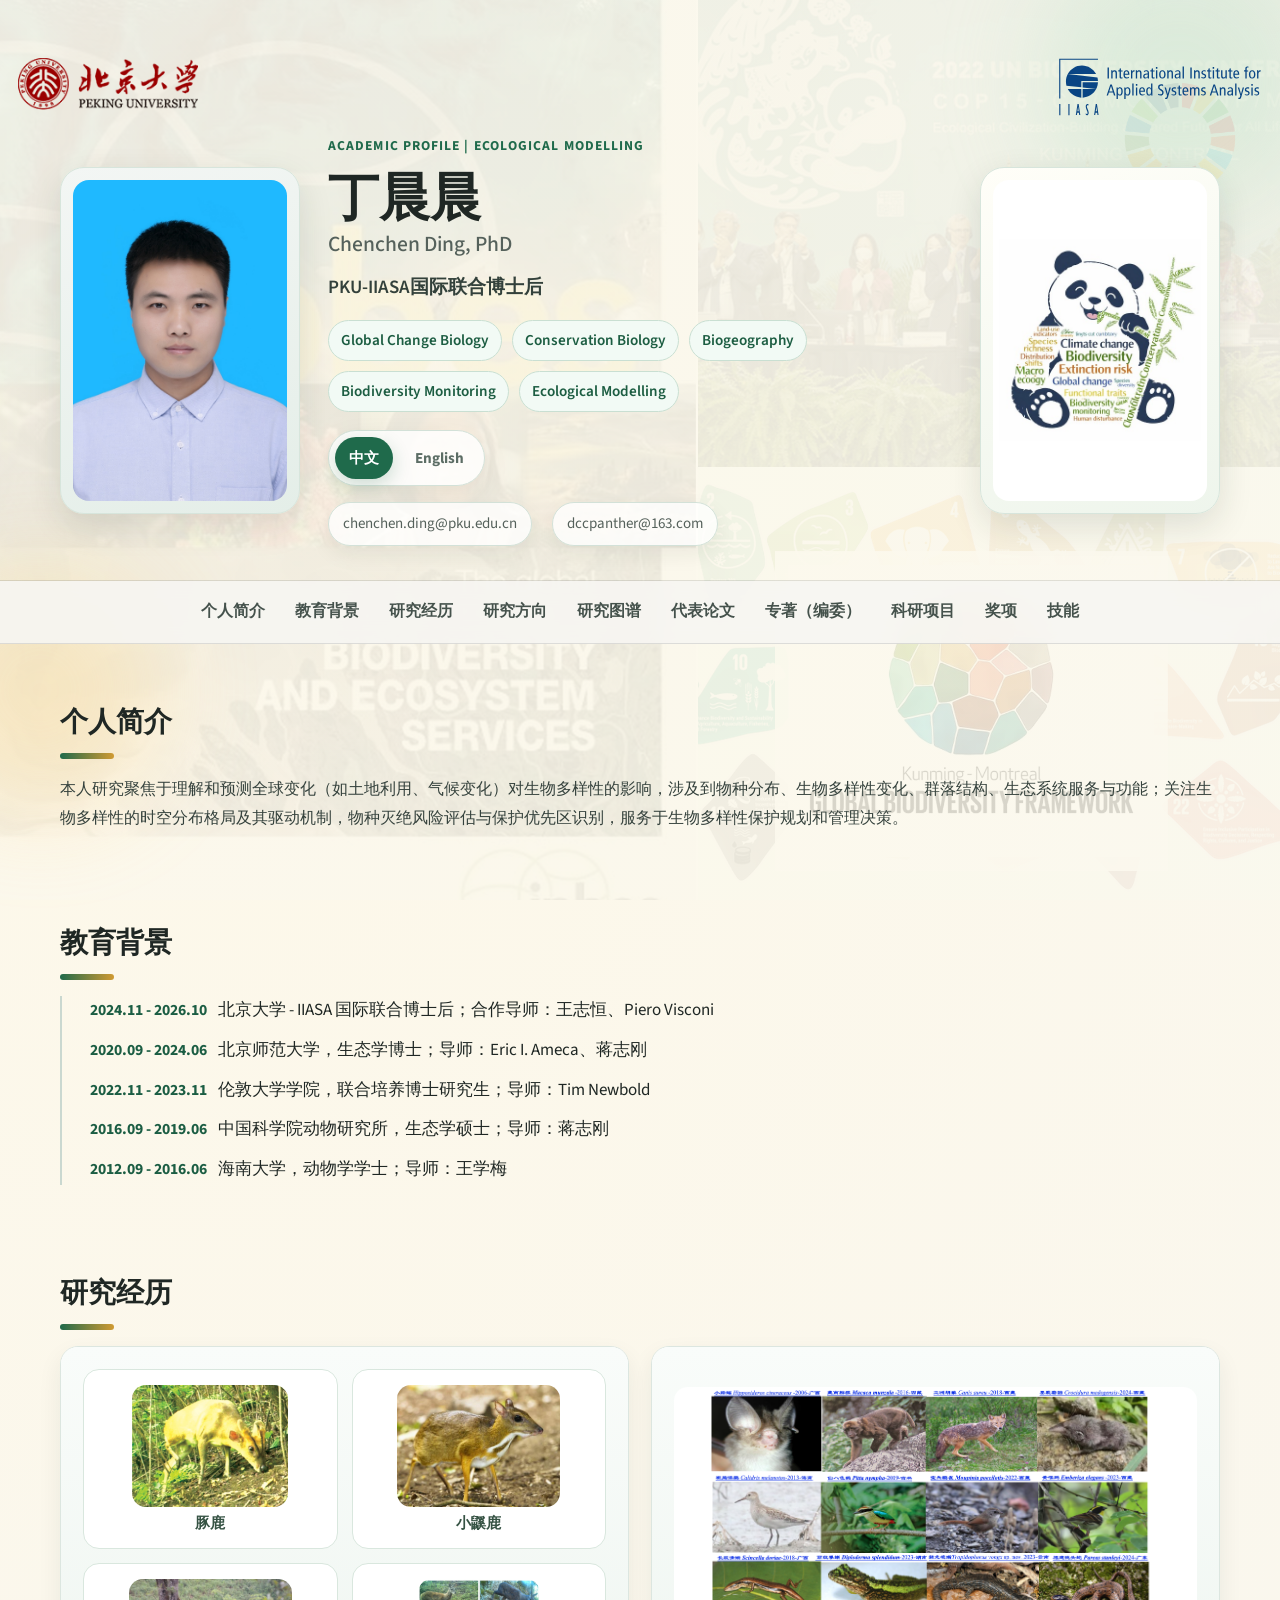
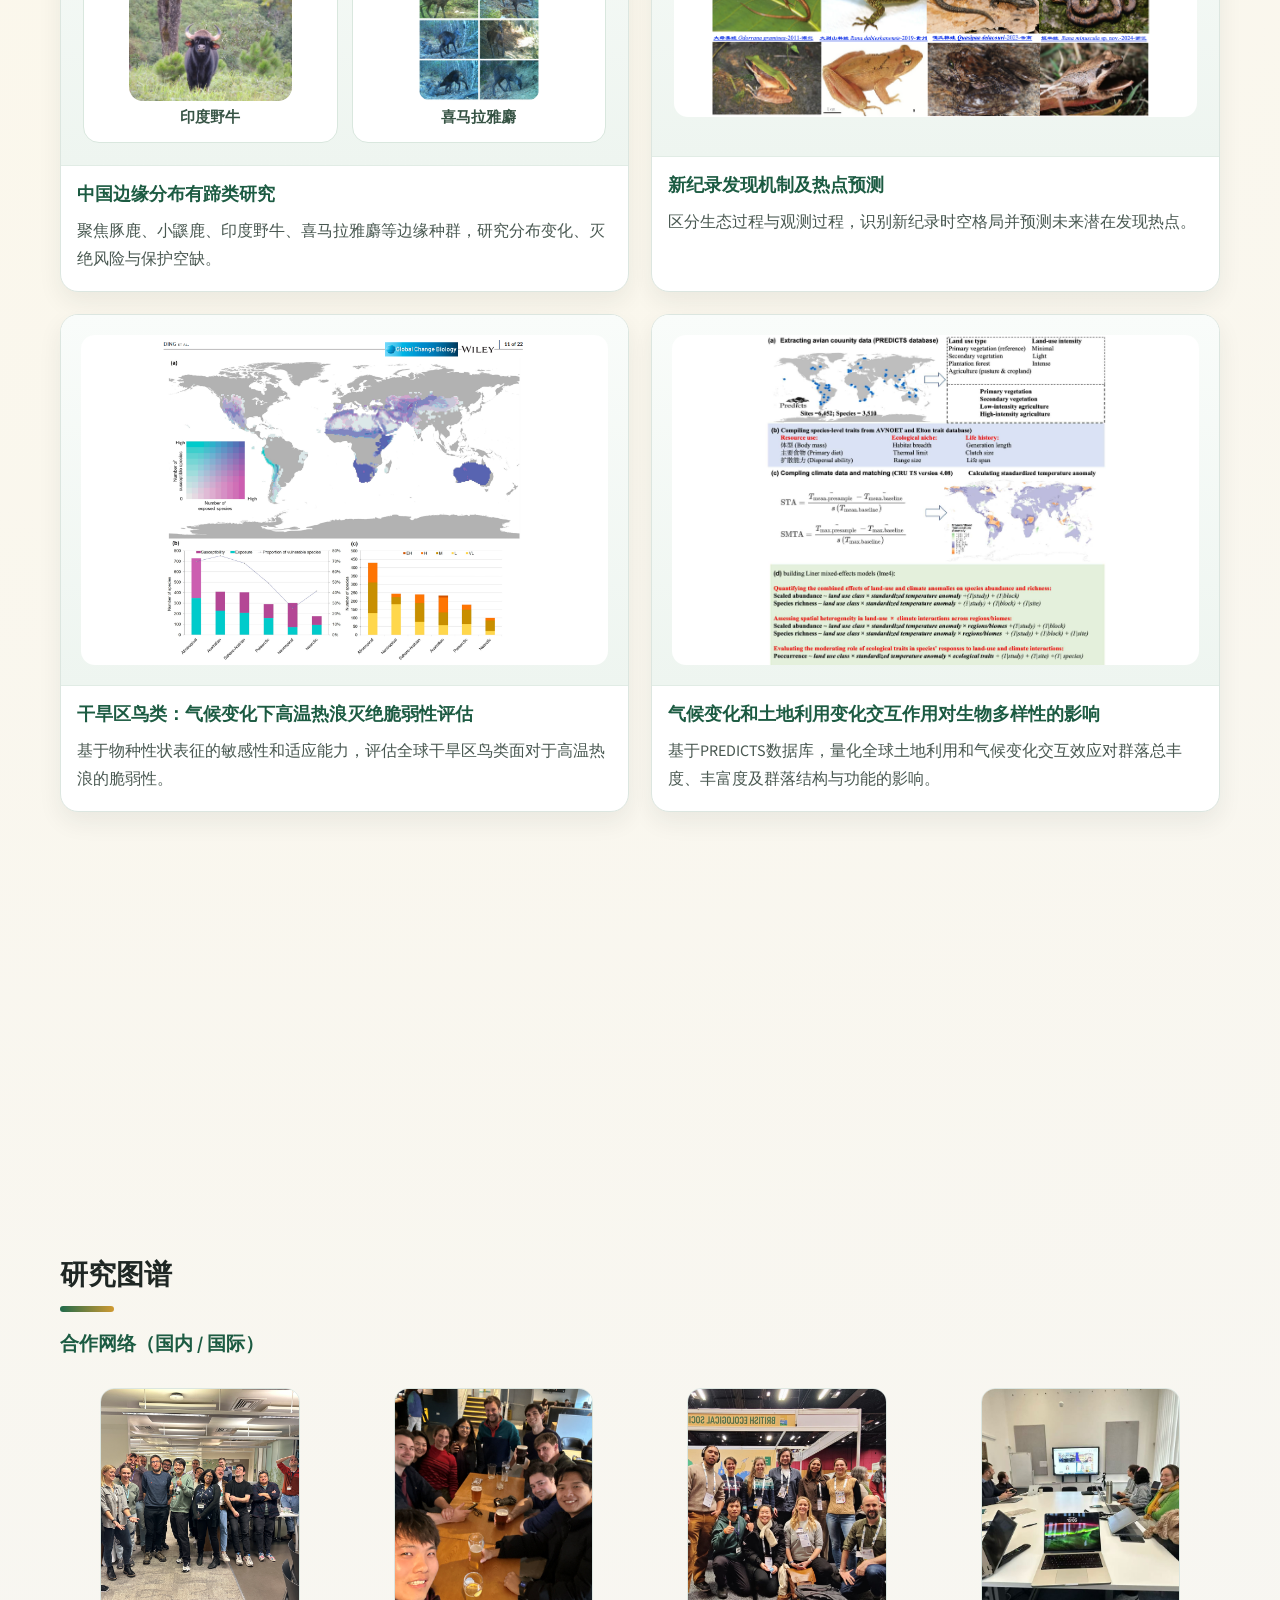
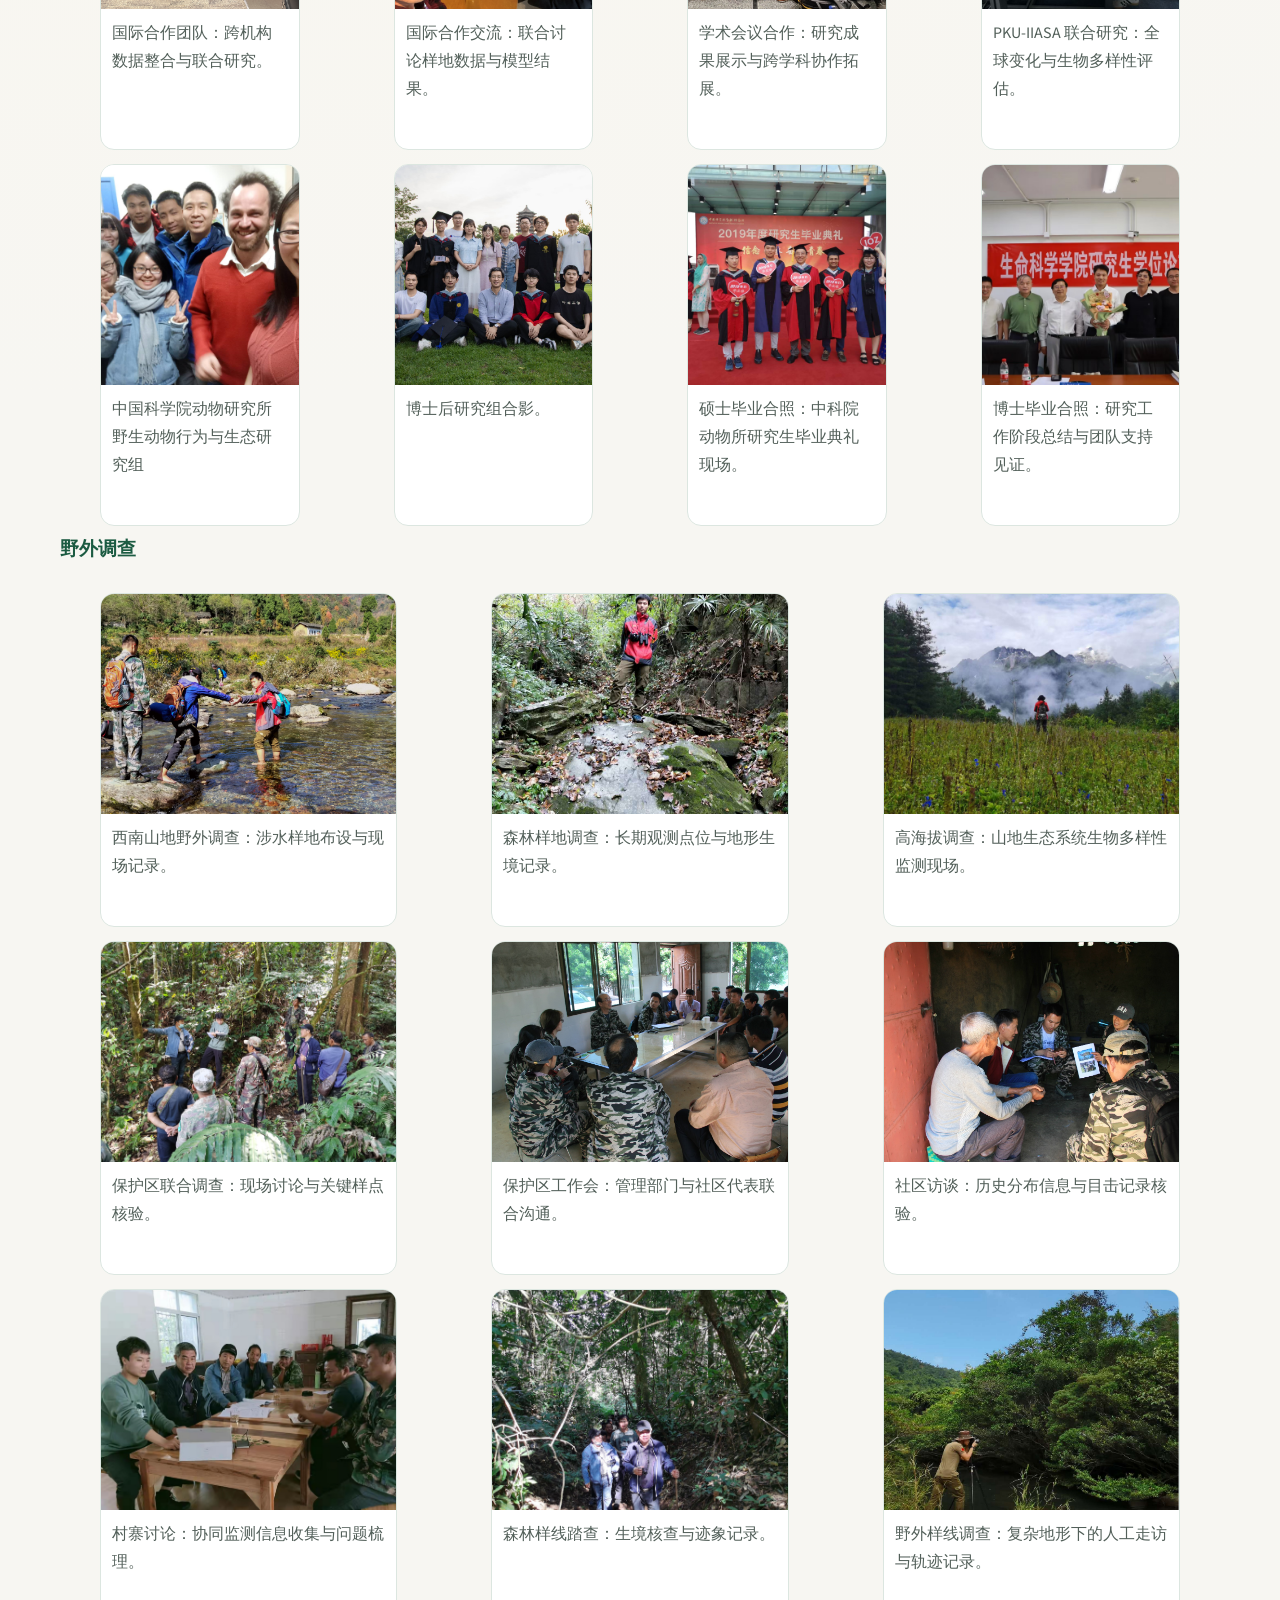
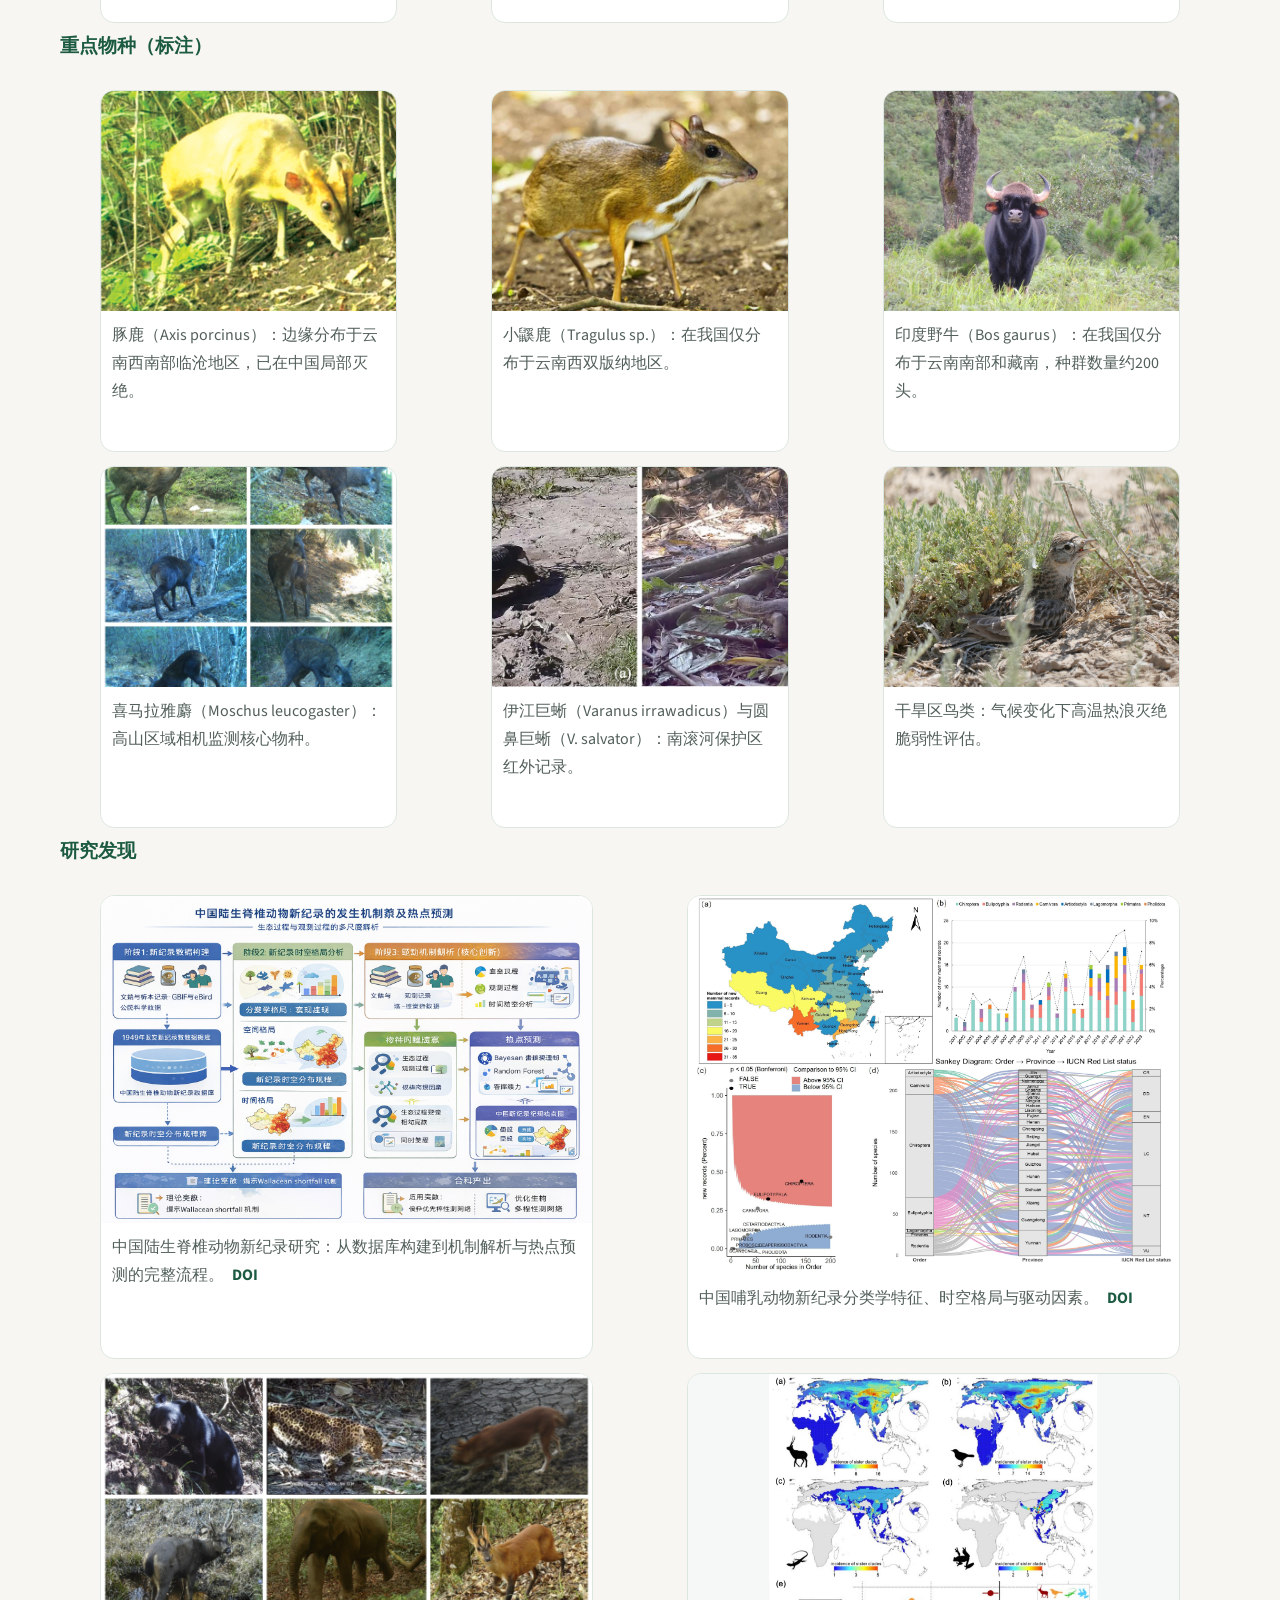
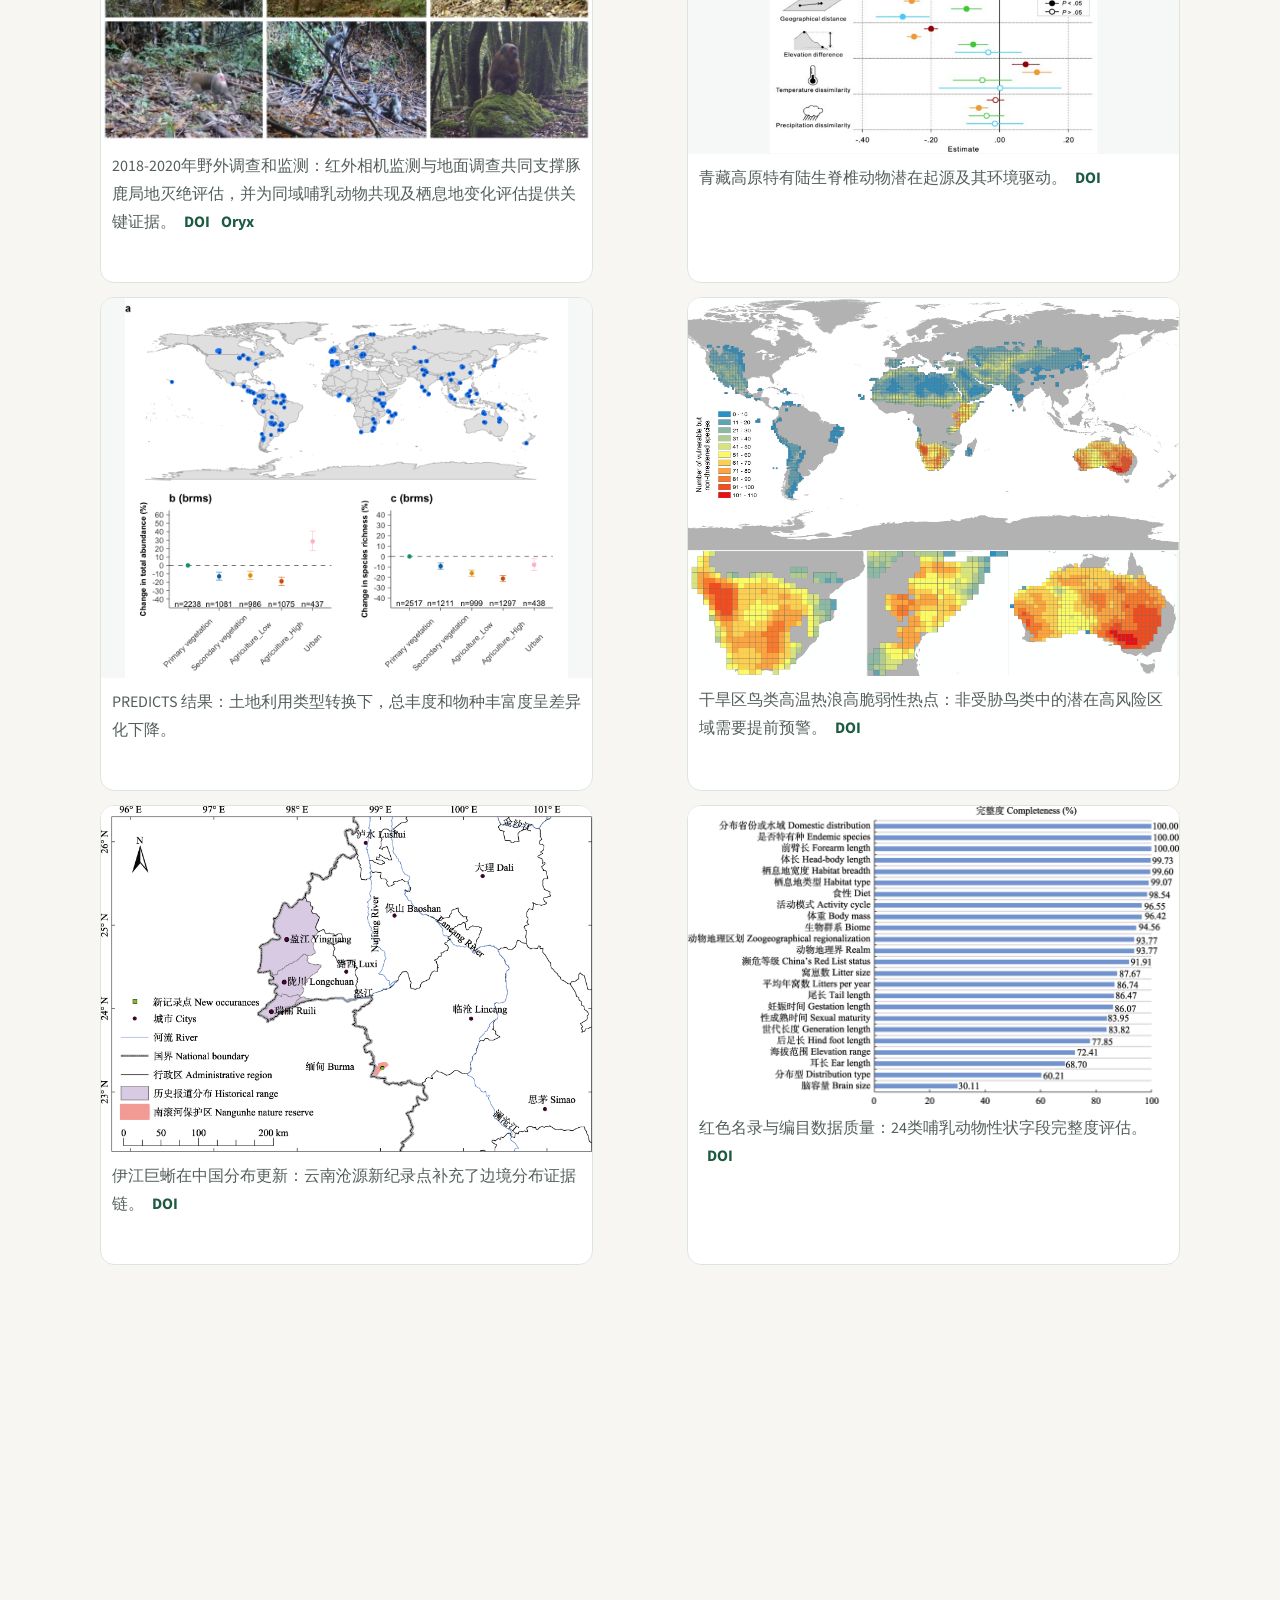
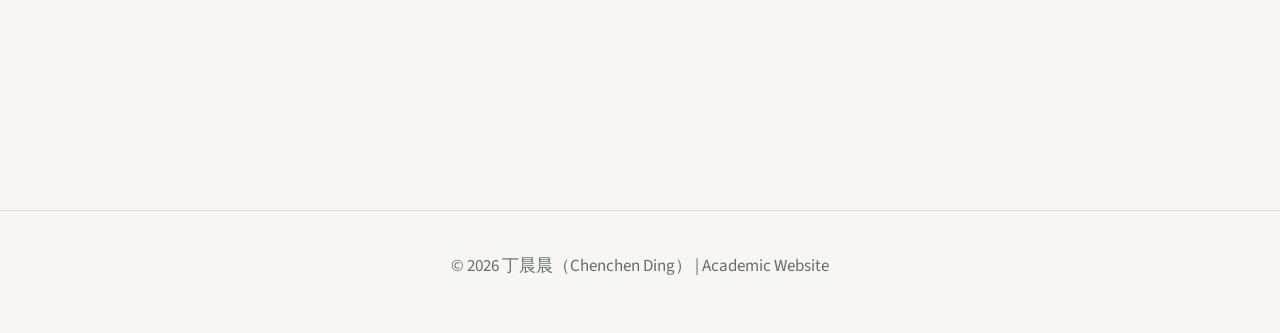
==== commit 6219a06f: "Add contact emails and Oryx link" ====
--- a/index.html
+++ b/index.html
@@ -65,6 +65,10 @@
           <button type="button" class="lang-btn is-active" data-lang="zh">中文</button>
           <button type="button" class="lang-btn" data-lang="en">English</button>
         </div>
+        <div class="contacts" aria-label="Contact emails">
+          <a href="mailto:chenchen.ding@pku.edu.cn">chenchen.ding@pku.edu.cn</a>
+          <a href="mailto:dccpanther@163.com">dccpanther@163.com</a>
+        </div>
       </div>
       <div class="hero-panda-wrap reveal">
         <img src="assets/images/hero/panda-wordcloud.jpg" alt="熊猫生物多样性词云" class="hero-panda" />
@@ -226,7 +230,7 @@
         <div class="atlas-grid atlas-grid-results">
           <figure class="atlas-item"><a href="https://doi.org/10.1111/geb.70165" target="_blank" rel="noopener"><img src="assets/images/atlas/chart-newrecord-workflow.png" alt="新纪录机制框架" loading="lazy" /></a><figcaption>中国陆生脊椎动物新纪录研究：从数据库构建到机制解析与热点预测的完整流程。<a href="https://doi.org/10.1111/geb.70165" target="_blank" rel="noopener">DOI</a></figcaption></figure>
           <figure class="atlas-item"><a href="https://doi.org/10.1111/geb.70165" target="_blank" rel="noopener"><img src="assets/images/atlas/chart-geb-mammal-newrecords-china.jpg" alt="GEB中国哺乳动物新纪录结果图" loading="lazy" /></a><figcaption>中国哺乳动物新纪录分类学特征、时空格局与驱动因素。<a href="https://doi.org/10.1111/geb.70165" target="_blank" rel="noopener">DOI</a></figcaption></figure>
-          <figure class="atlas-item"><a href="https://doi.org/10.1017/S0030605321000016" target="_blank" rel="noopener"><img src="assets/images/atlas/camera-grid-206666.jpg" alt="九宫格物种红外记录图" loading="lazy" /></a><figcaption>2018-2020年野外调查和监测：红外相机监测与地面调查共同支撑豚鹿局地灭绝评估，并为同域哺乳动物共现及栖息地变化评估提供关键证据。<a href="https://doi.org/10.1017/S0030605321000016" target="_blank" rel="noopener">DOI</a></figcaption></figure>
+          <figure class="atlas-item"><a href="https://doi.org/10.1017/S0030605321000016" target="_blank" rel="noopener"><img src="assets/images/atlas/camera-grid-206666.jpg" alt="九宫格物种红外记录图" loading="lazy" /></a><figcaption>2018-2020年野外调查和监测：红外相机监测与地面调查共同支撑豚鹿局地灭绝评估，并为同域哺乳动物共现及栖息地变化评估提供关键证据。<a href="https://doi.org/10.1017/S0030605321000016" target="_blank" rel="noopener">DOI</a> <a href="https://www.oryxthejournal.org/blog/author/chenchen-ding/" target="_blank" rel="noopener">Oryx</a></figcaption></figure>
           <figure class="atlas-item"><a href="https://doi.org/10.1111/geb.70165" target="_blank" rel="noopener"><img src="assets/images/atlas/chart-qtp-vertebrate-origin-drivers.png" alt="青藏高原特有陆生脊椎动物潜在起源及其环境驱动" loading="lazy" /></a><figcaption>青藏高原特有陆生脊椎动物潜在起源及其环境驱动。<a href="https://doi.org/10.1111/geb.70165" target="_blank" rel="noopener">DOI</a></figcaption></figure>
           <figure class="atlas-item"><img src="assets/images/atlas/chart-predicts-sites-effects.png" alt="PREDICTS全球样地与效应估计" loading="lazy" /><figcaption>PREDICTS 结果：土地利用类型转换下，总丰度和物种丰富度呈差异化下降。</figcaption></figure>
           <figure class="atlas-item"><a href="https://doi.org/10.1111/gcb.17136" target="_blank" rel="noopener"><img src="assets/images/atlas/chart-heatwave-hotspots.png" alt="干旱区鸟类高温热浪高脆弱性热点" loading="lazy" /></a><figcaption>干旱区鸟类高温热浪高脆弱性热点：非受胁鸟类中的潜在高风险区域需要提前预警。<a href="https://doi.org/10.1111/gcb.17136" target="_blank" rel="noopener">DOI</a></figcaption></figure>
--- a/style.css
+++ b/style.css
@@ -247,6 +247,24 @@
   text-decoration: none;
 }
 
+.contacts a {
+  display: inline-flex;
+  align-items: center;
+  min-height: 38px;
+  padding: 8px 14px;
+  border-radius: 999px;
+  border: 1px solid #d3e1d8;
+  background: rgba(255, 255, 255, 0.78);
+  box-shadow: 0 8px 22px rgba(24, 40, 32, 0.07);
+  transition: transform 0.2s ease, box-shadow 0.2s ease, color 0.2s ease;
+}
+
+.contacts a:hover {
+  color: #1f6a4b;
+  transform: translateY(-1px);
+  box-shadow: 0 10px 24px rgba(24, 40, 32, 0.1);
+}
+
 .nav {
   position: sticky;
   top: 0;
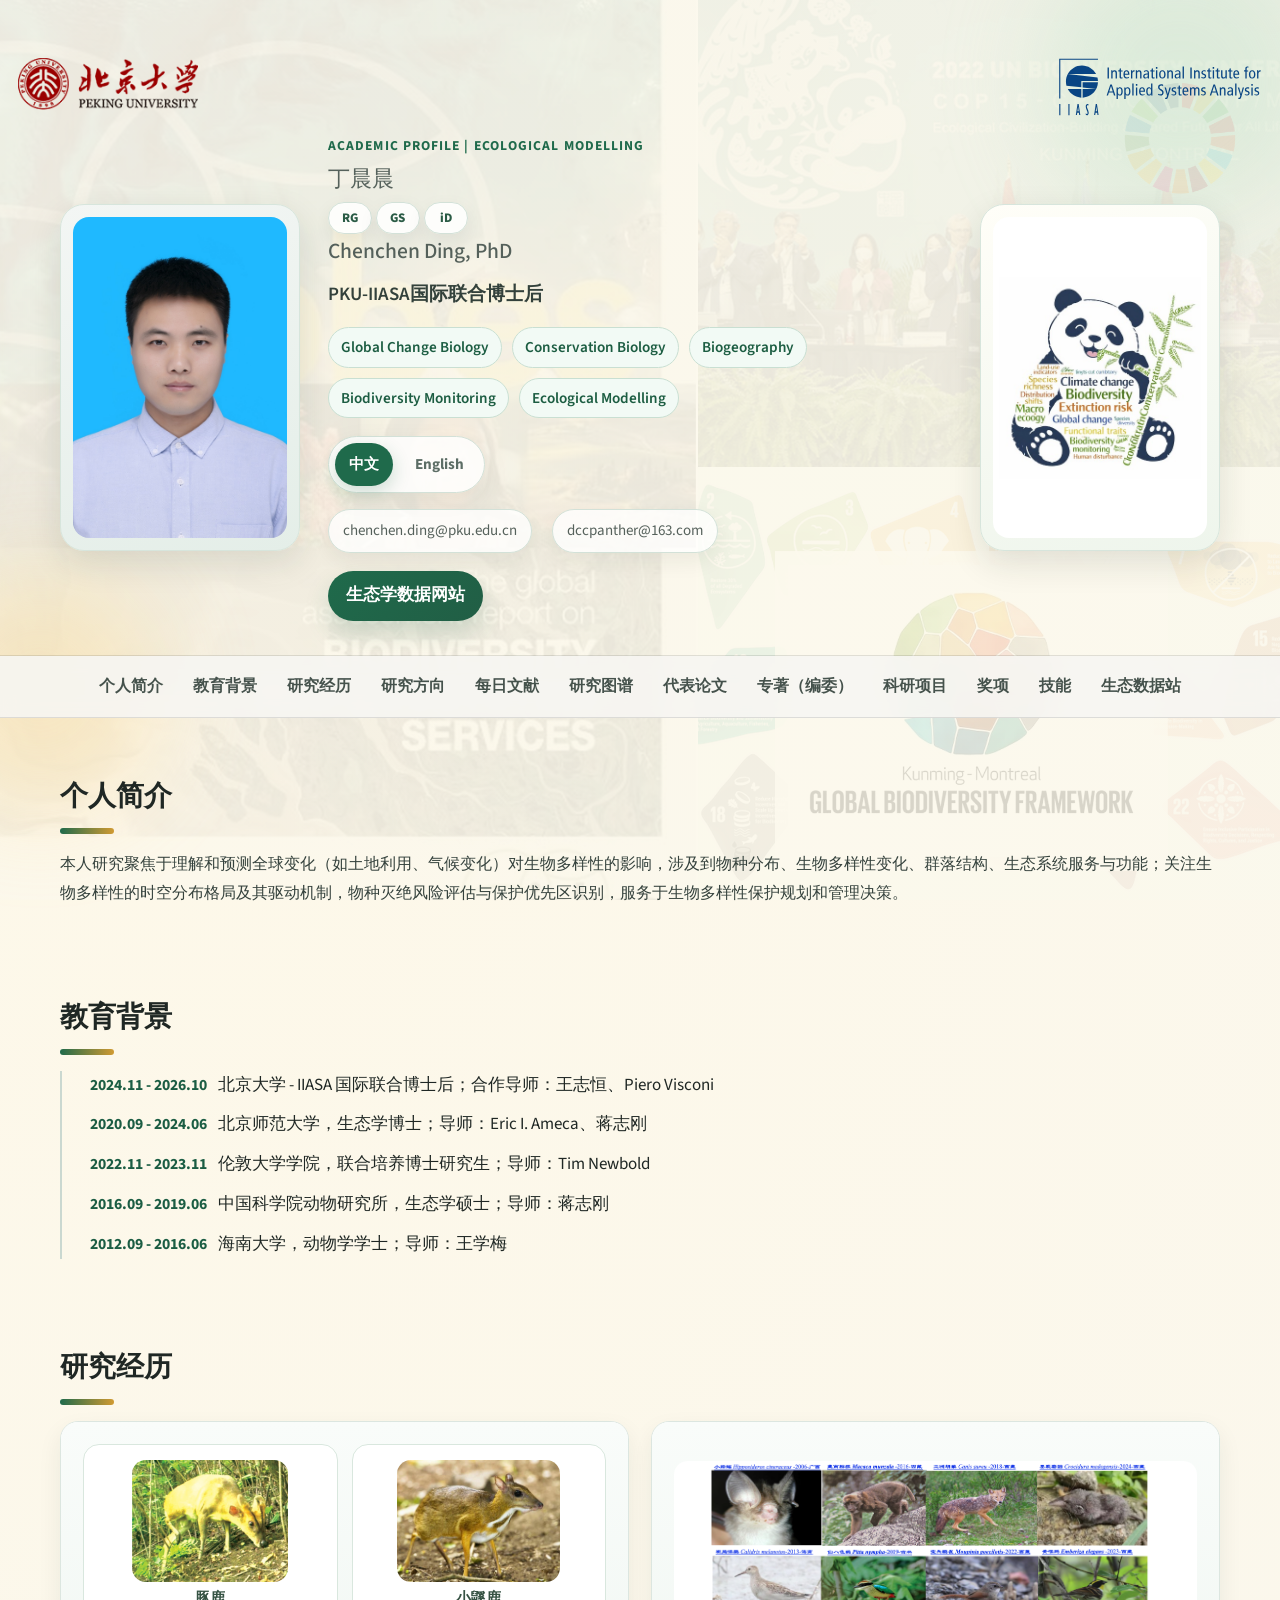
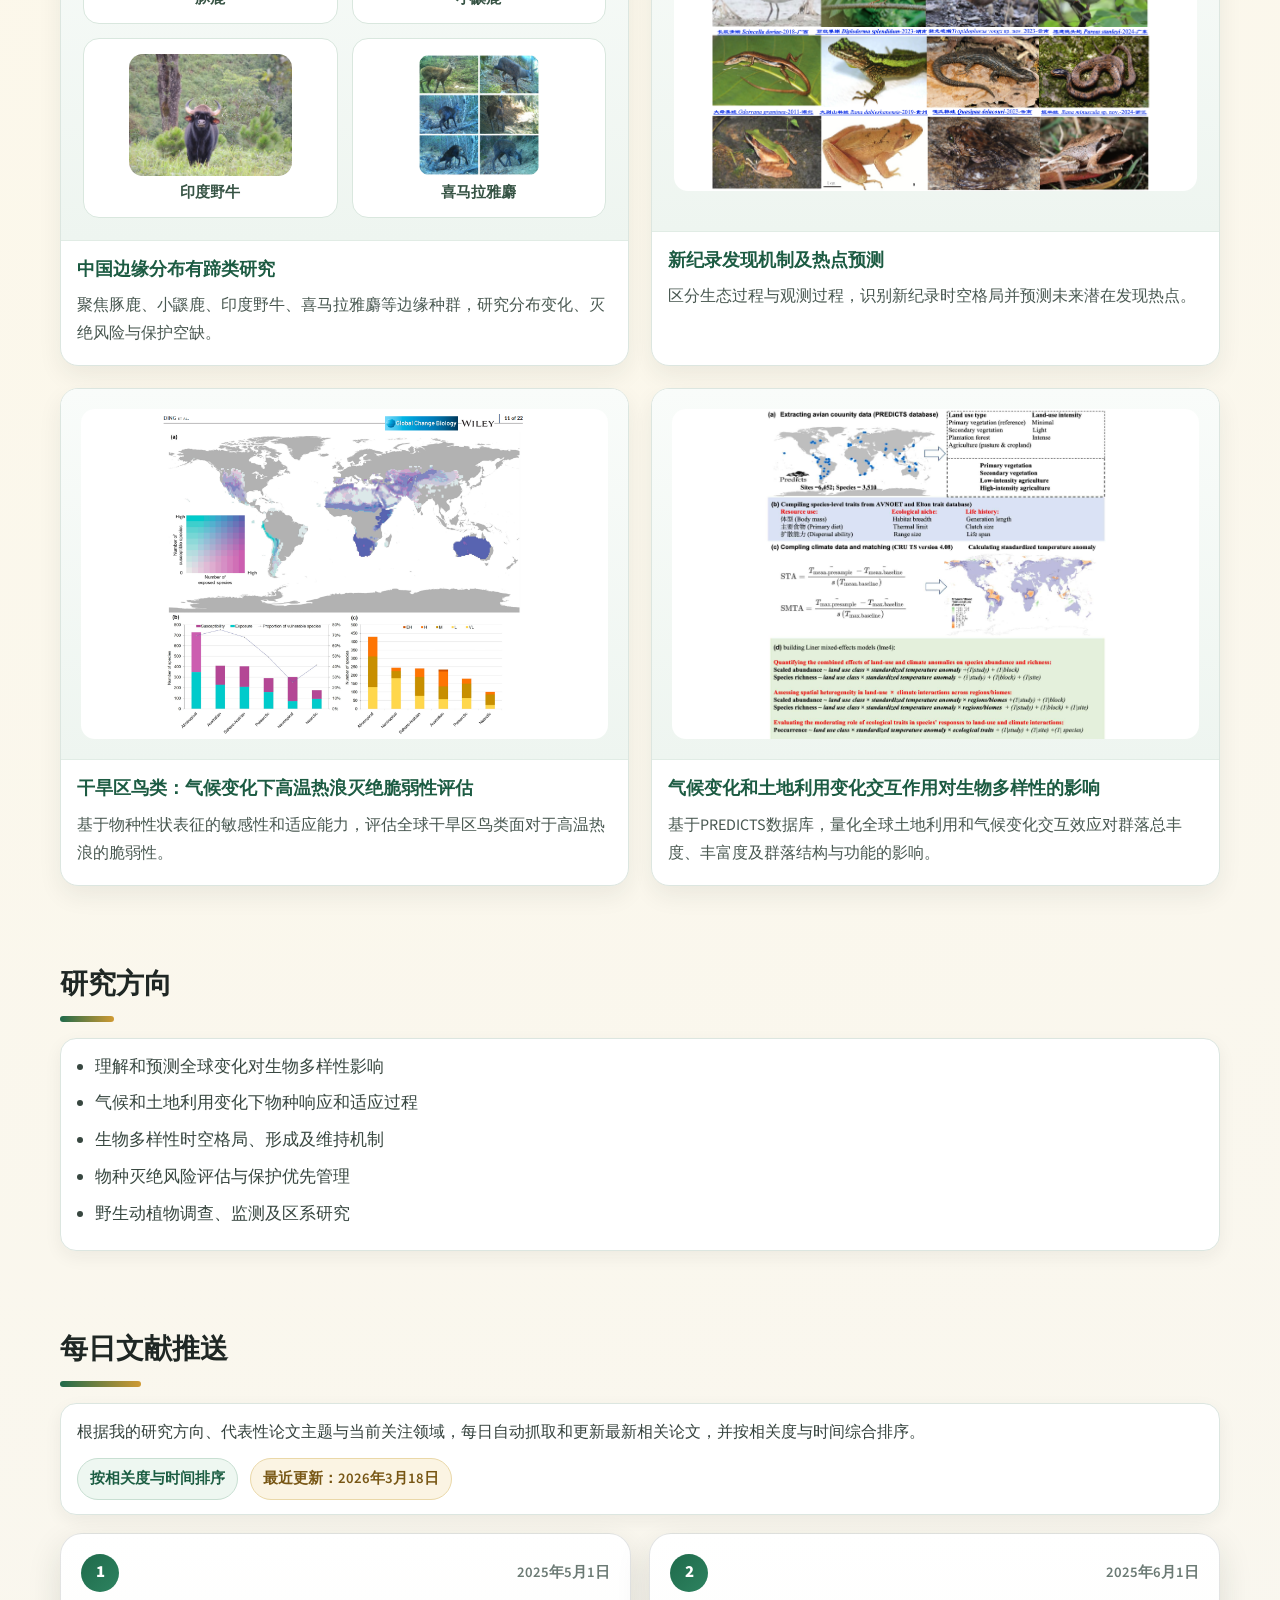
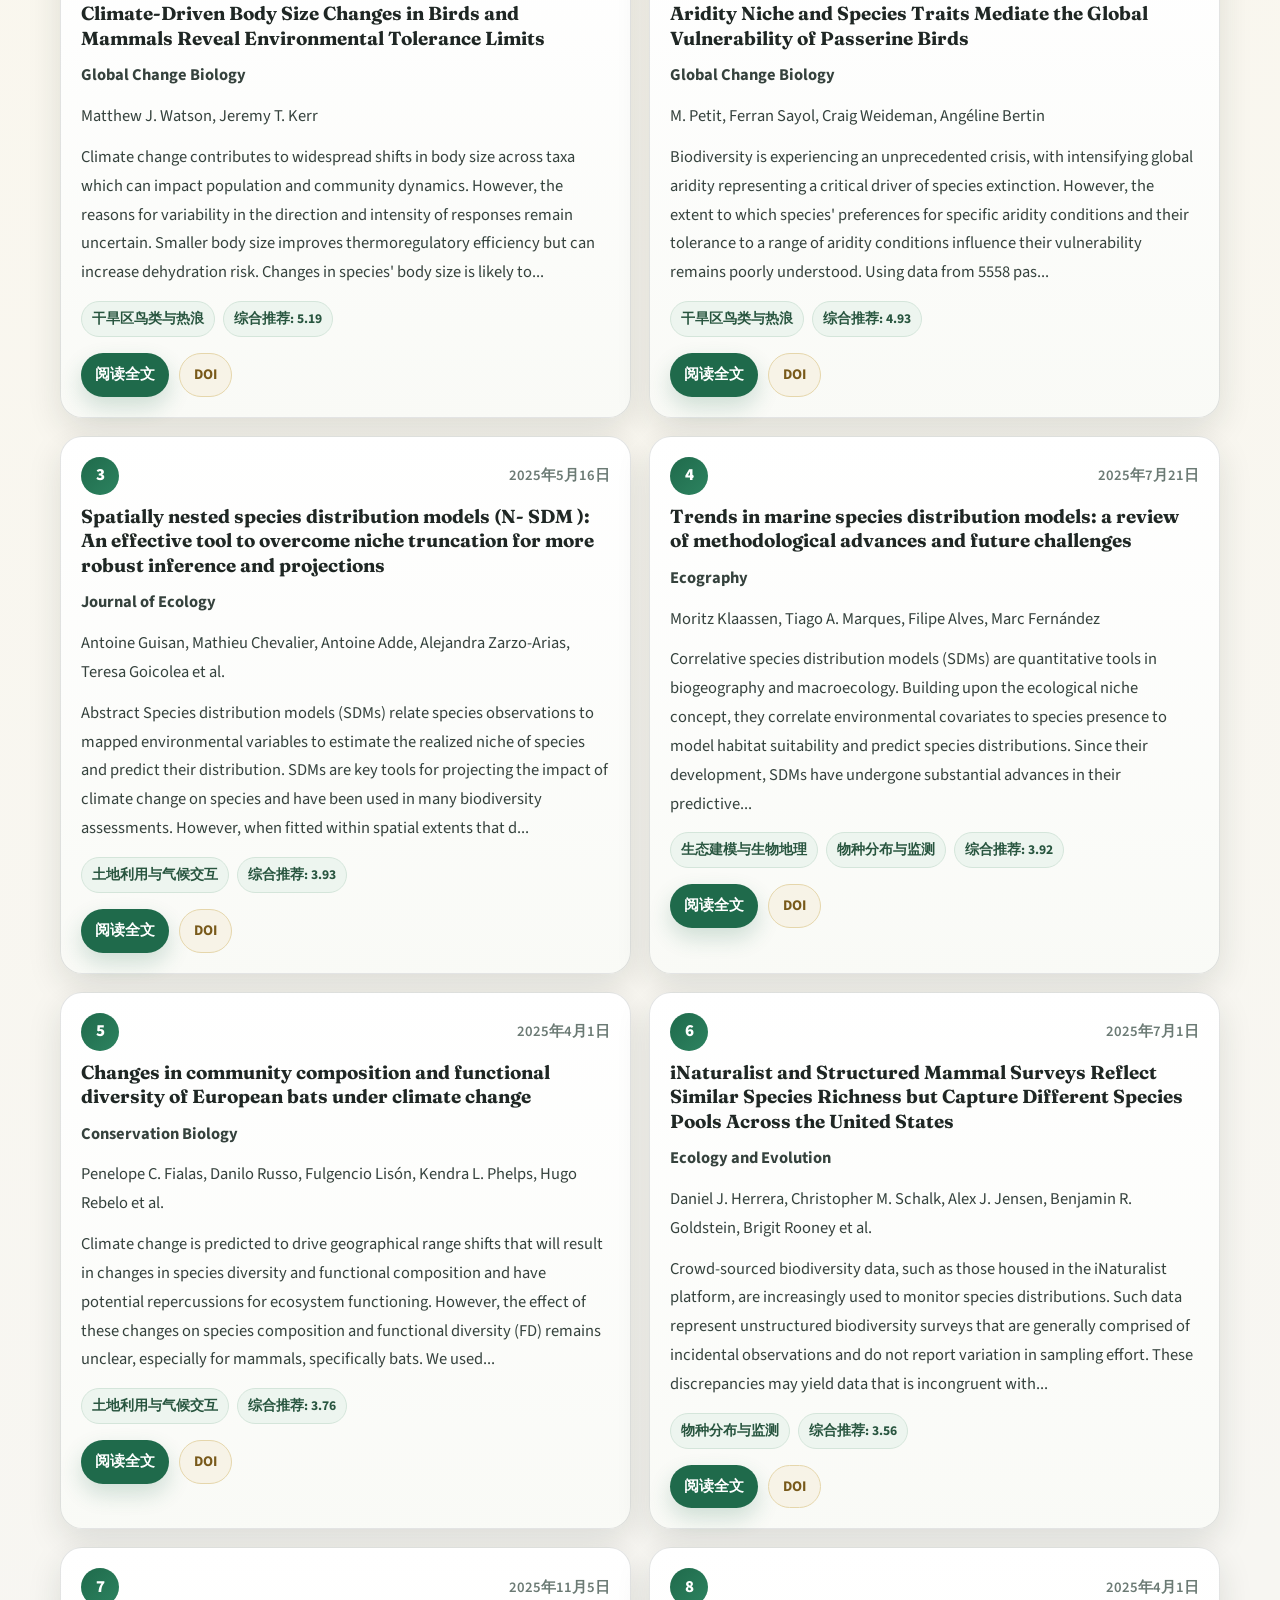
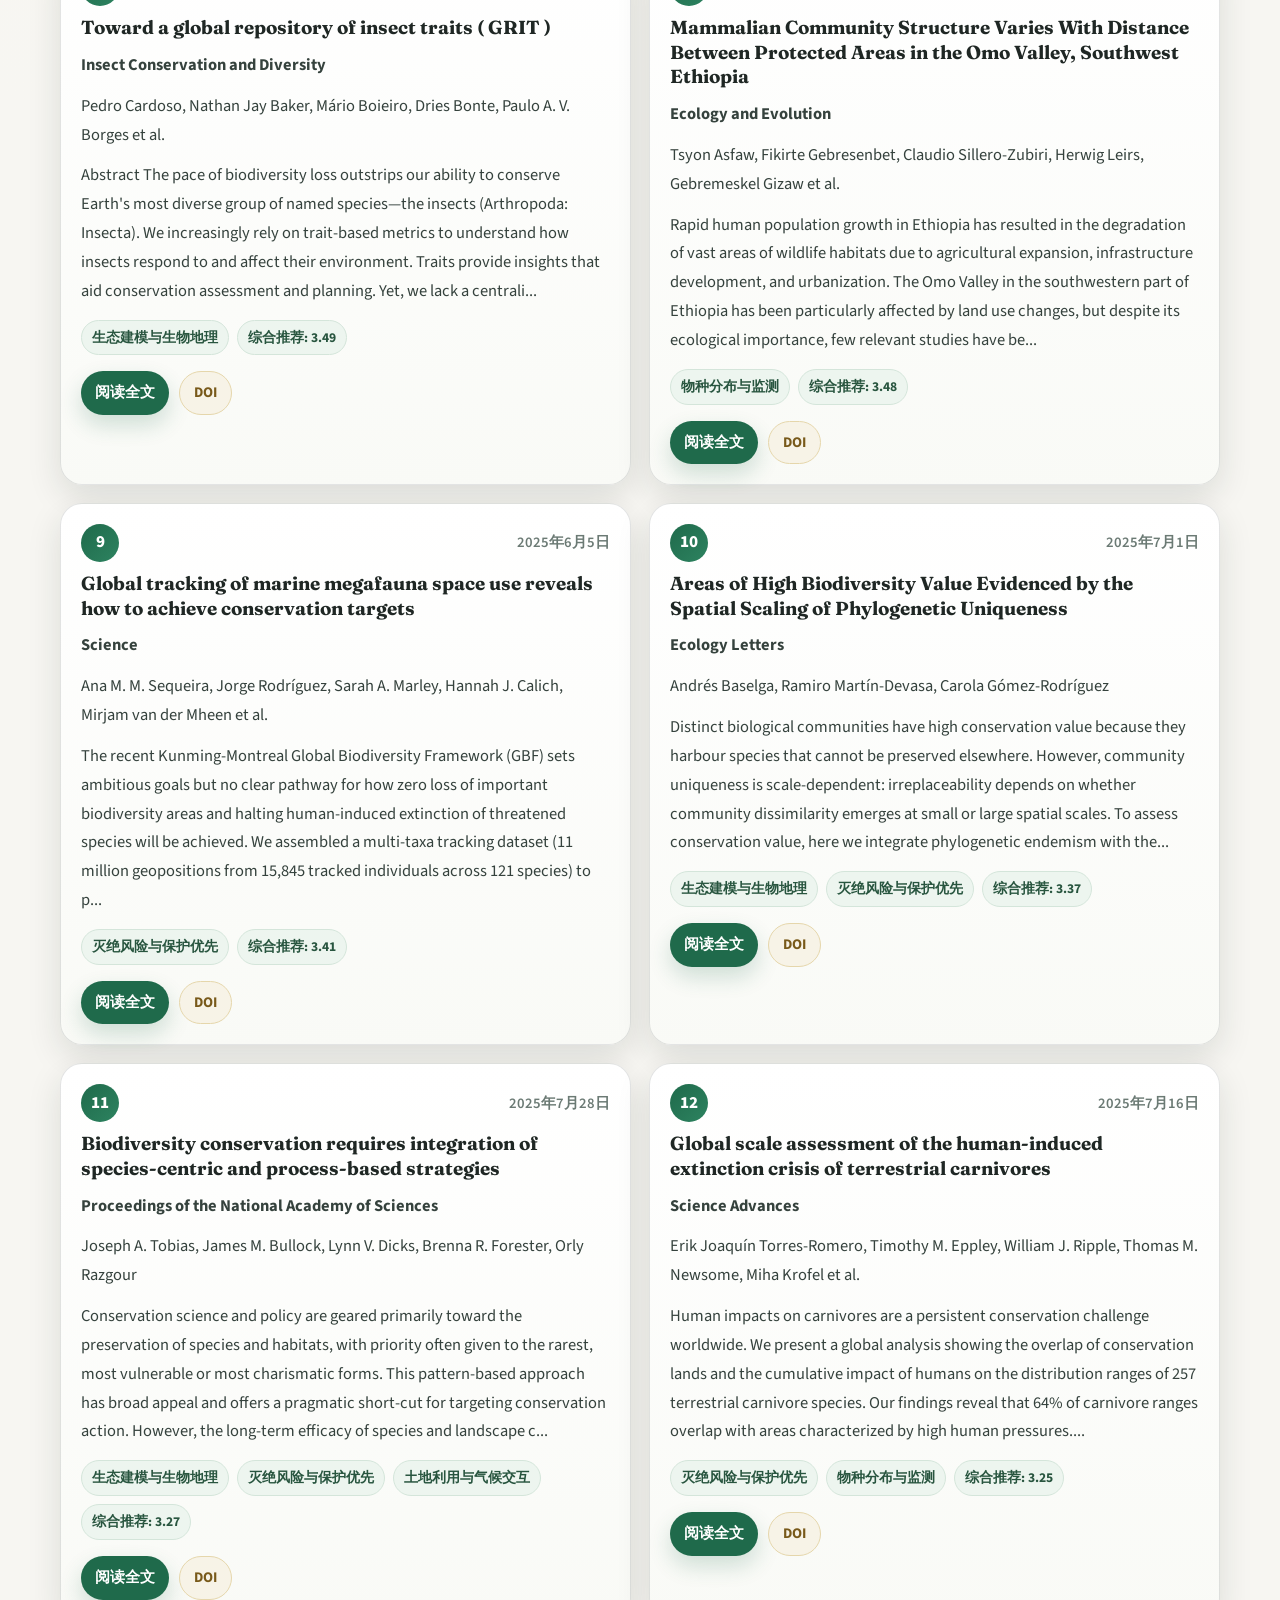
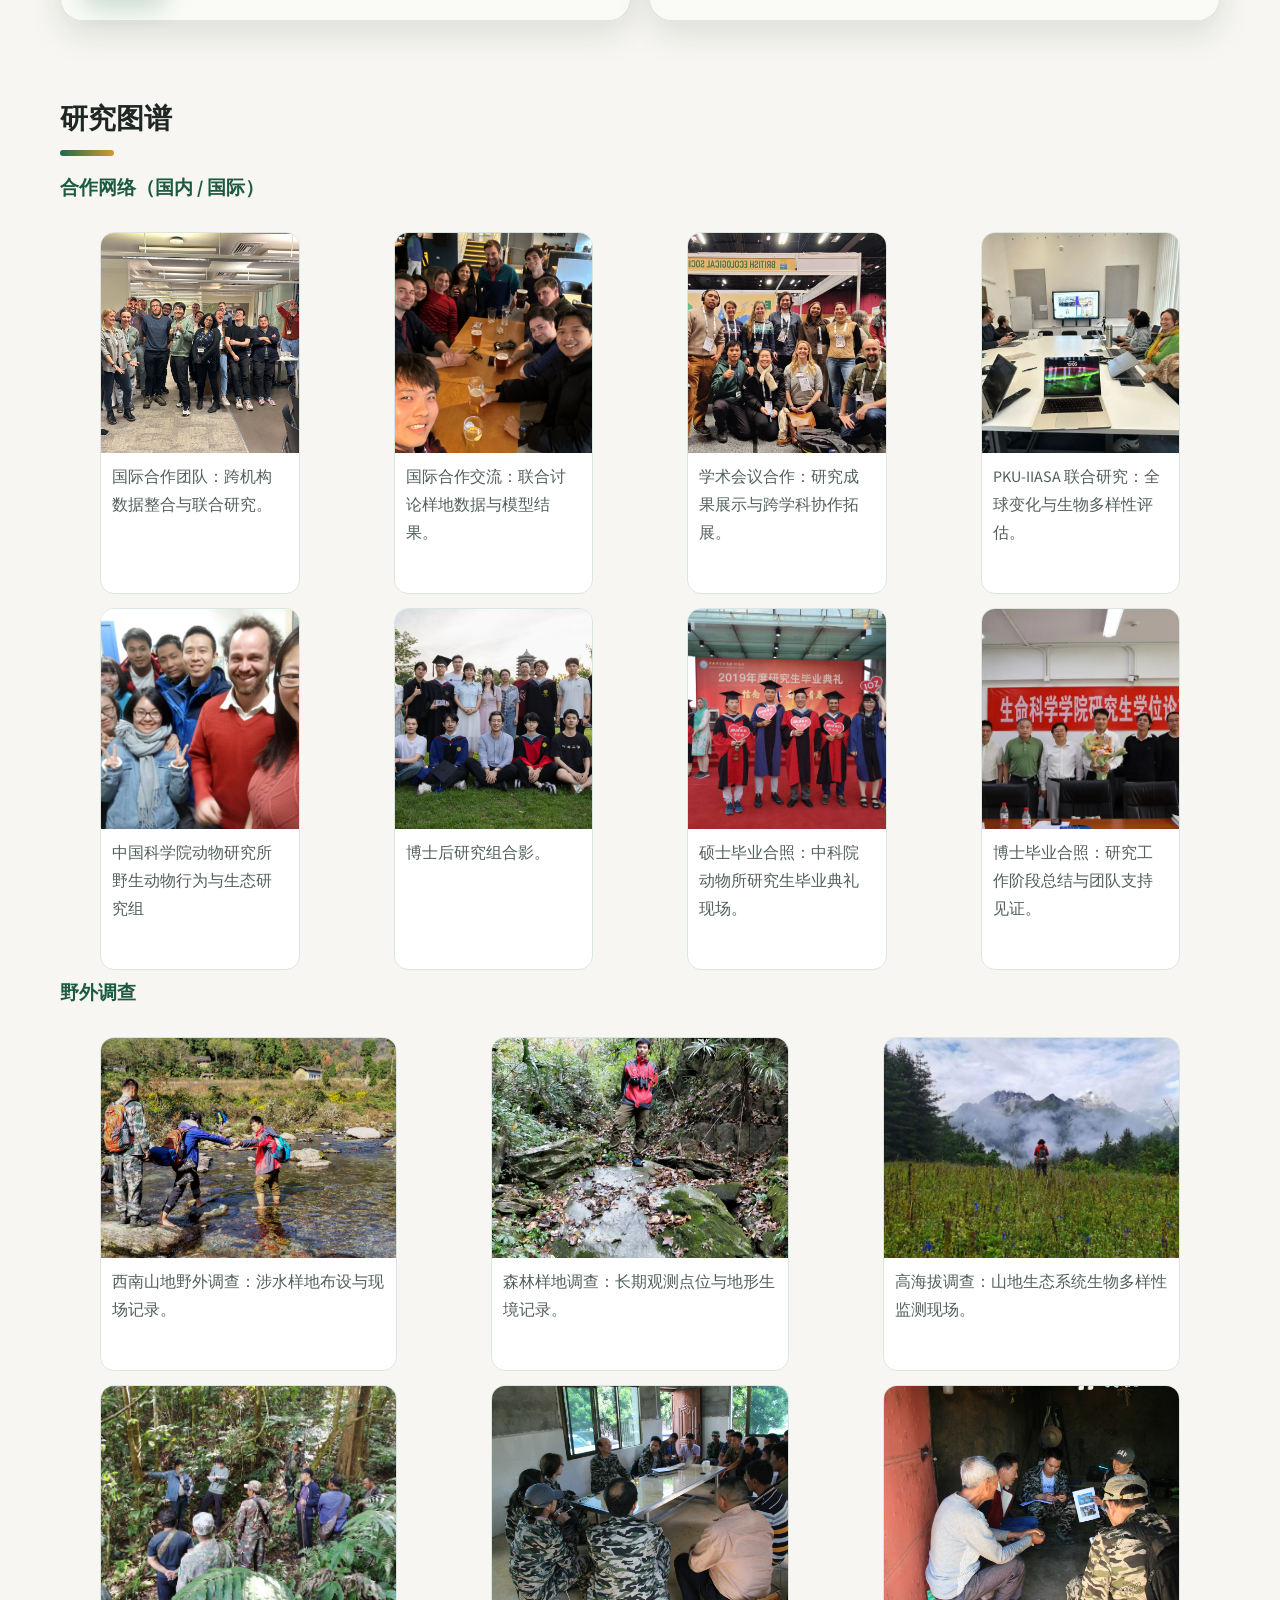
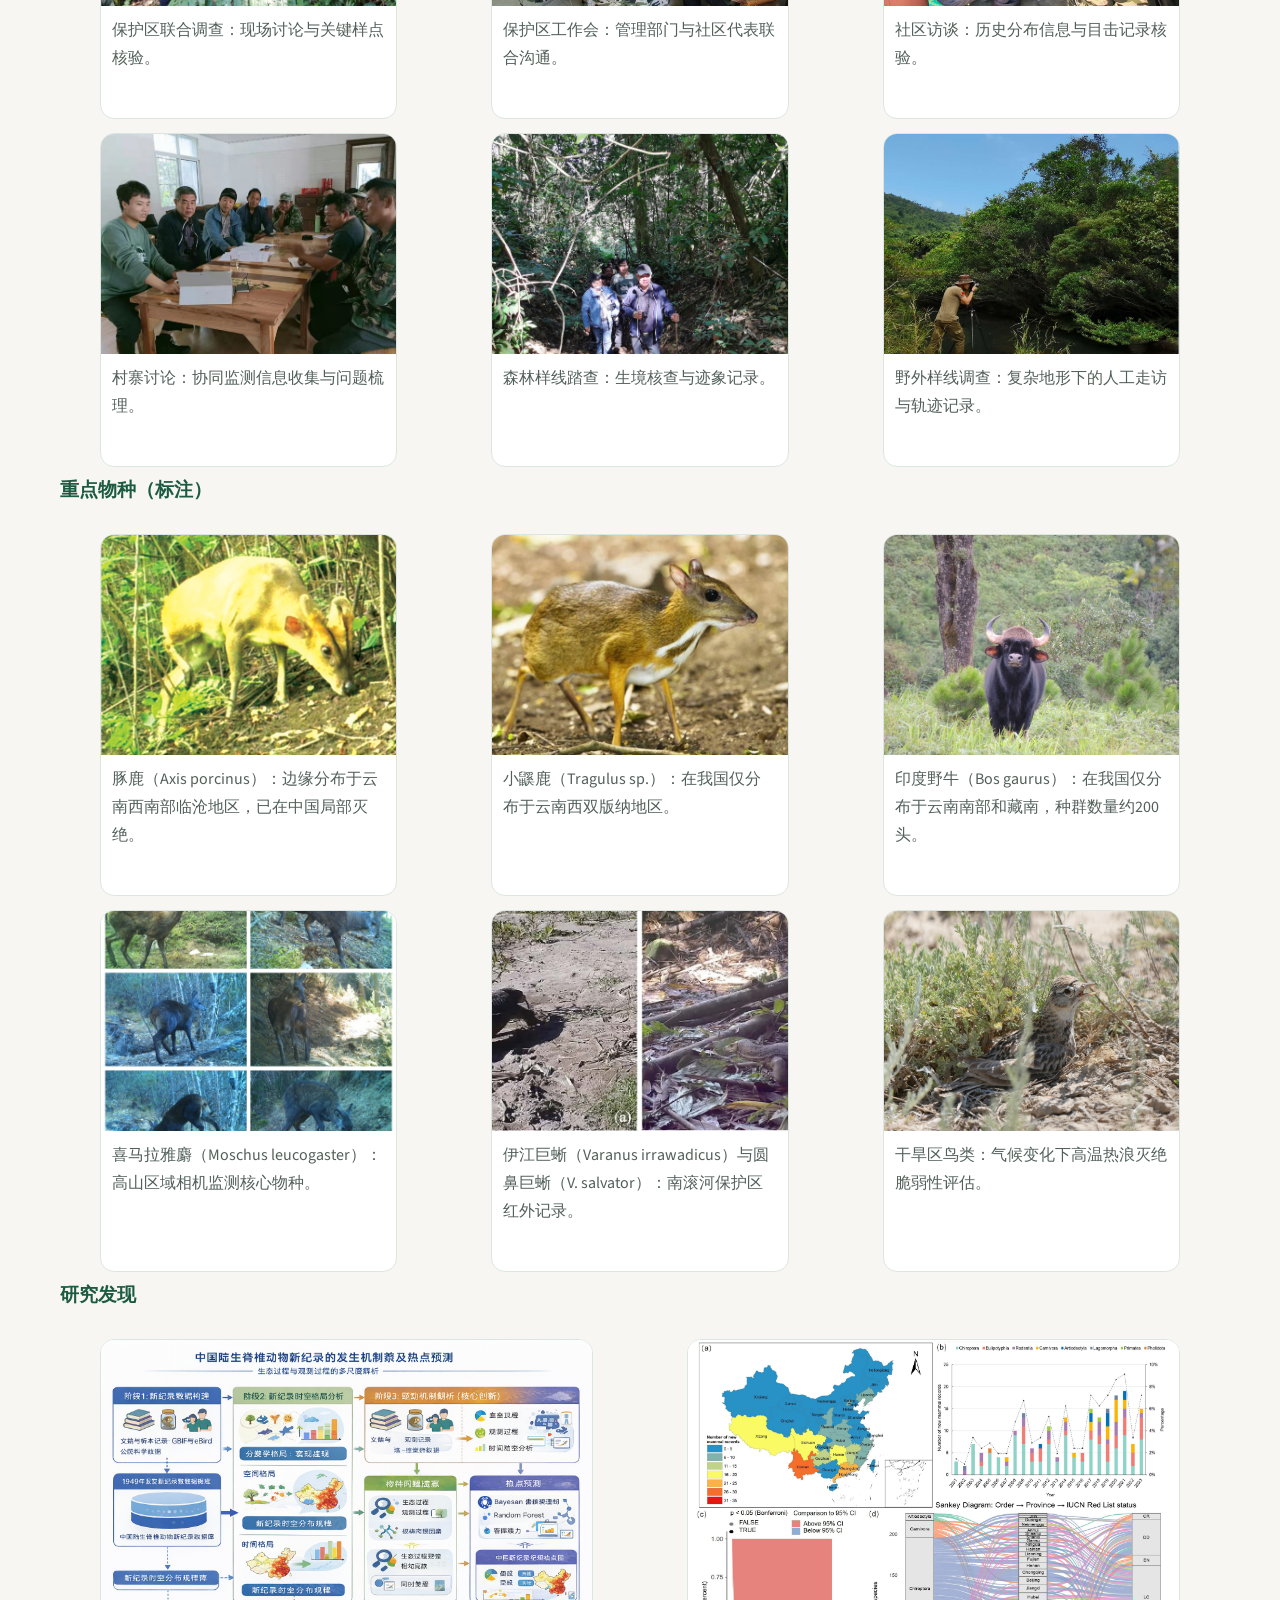
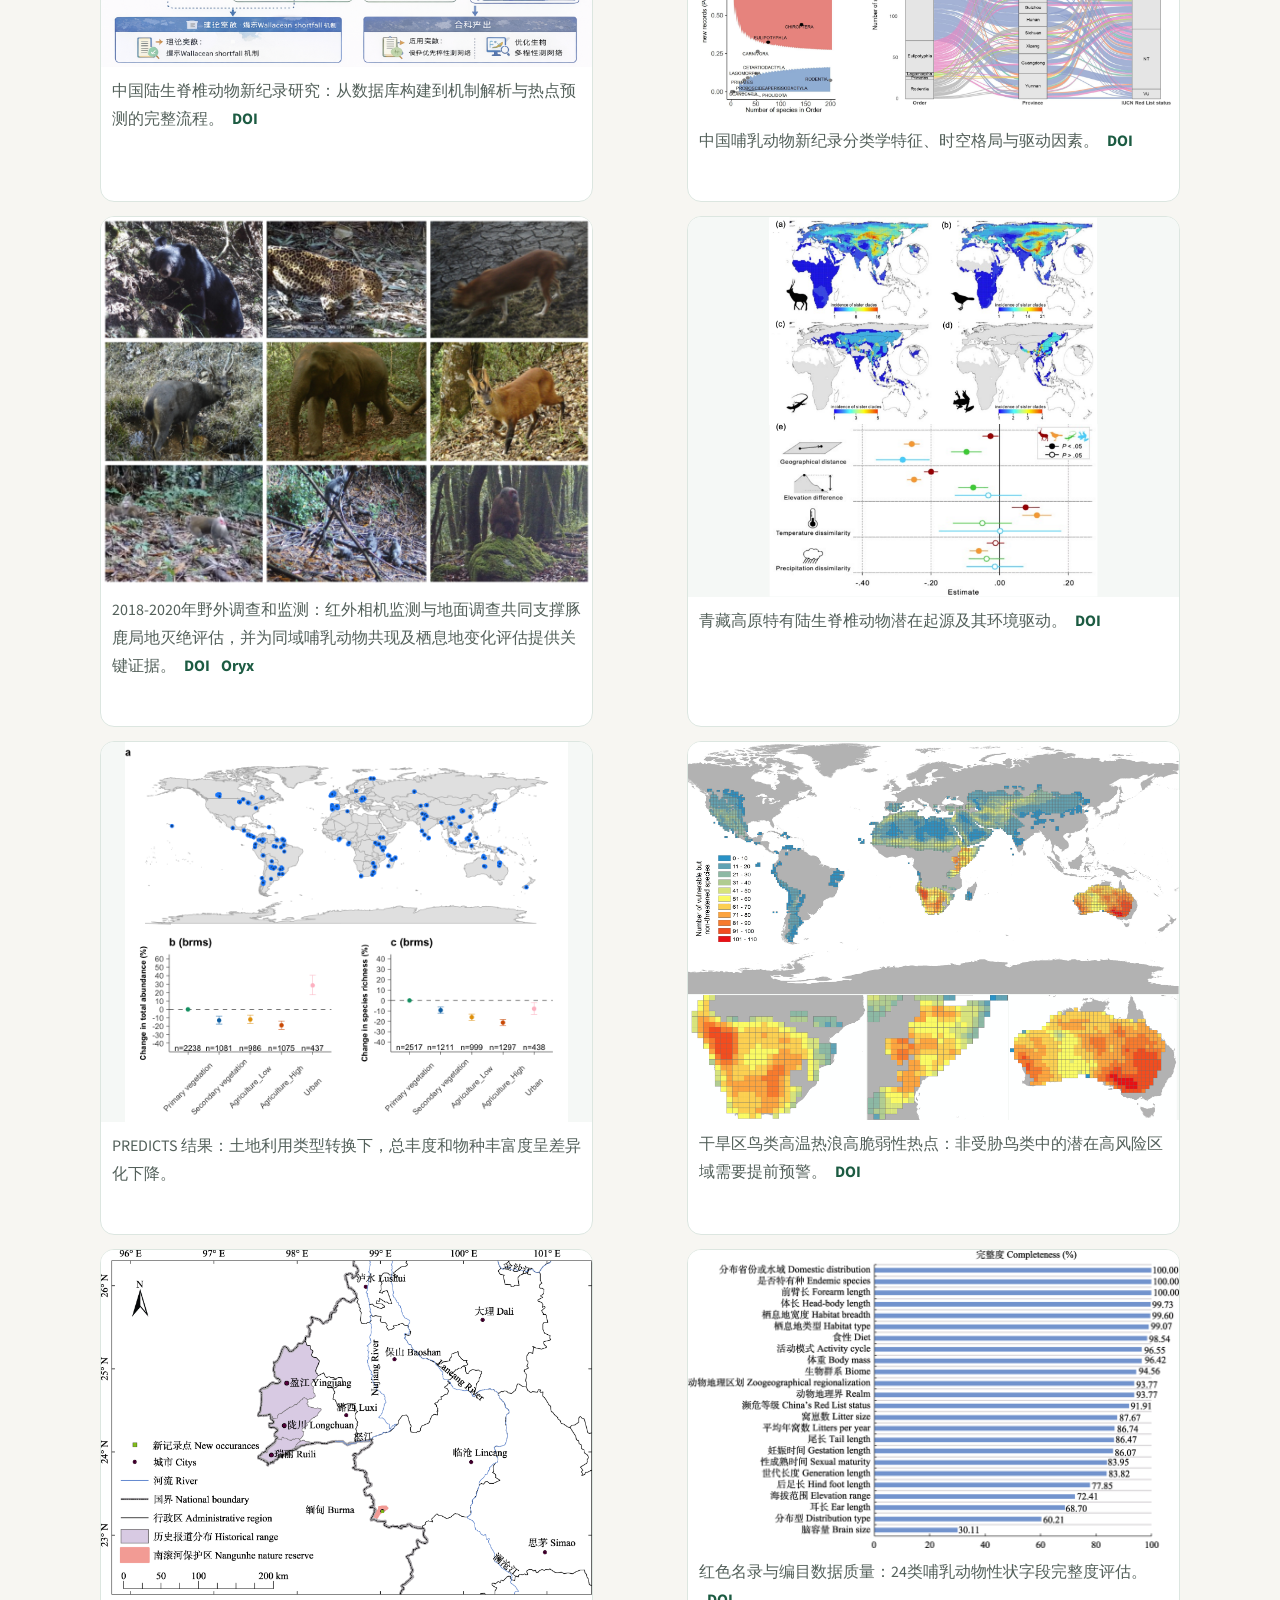
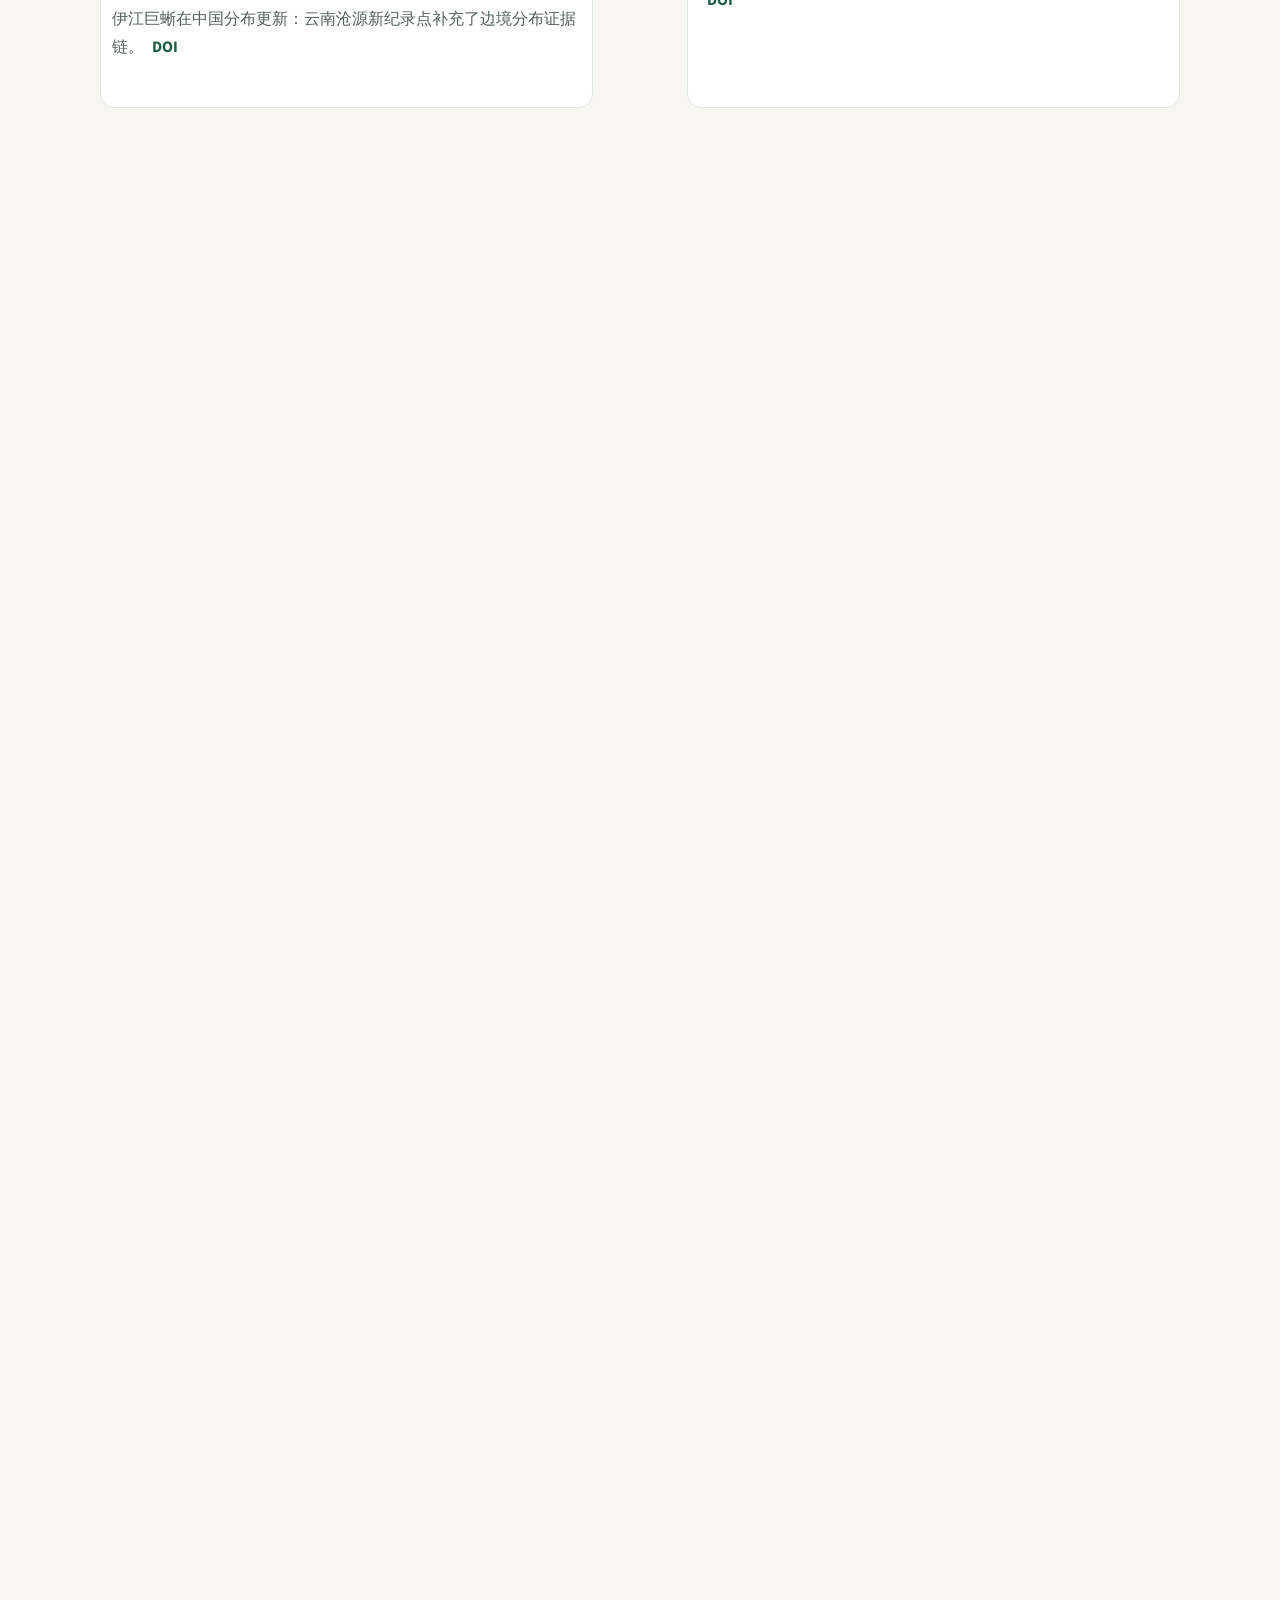
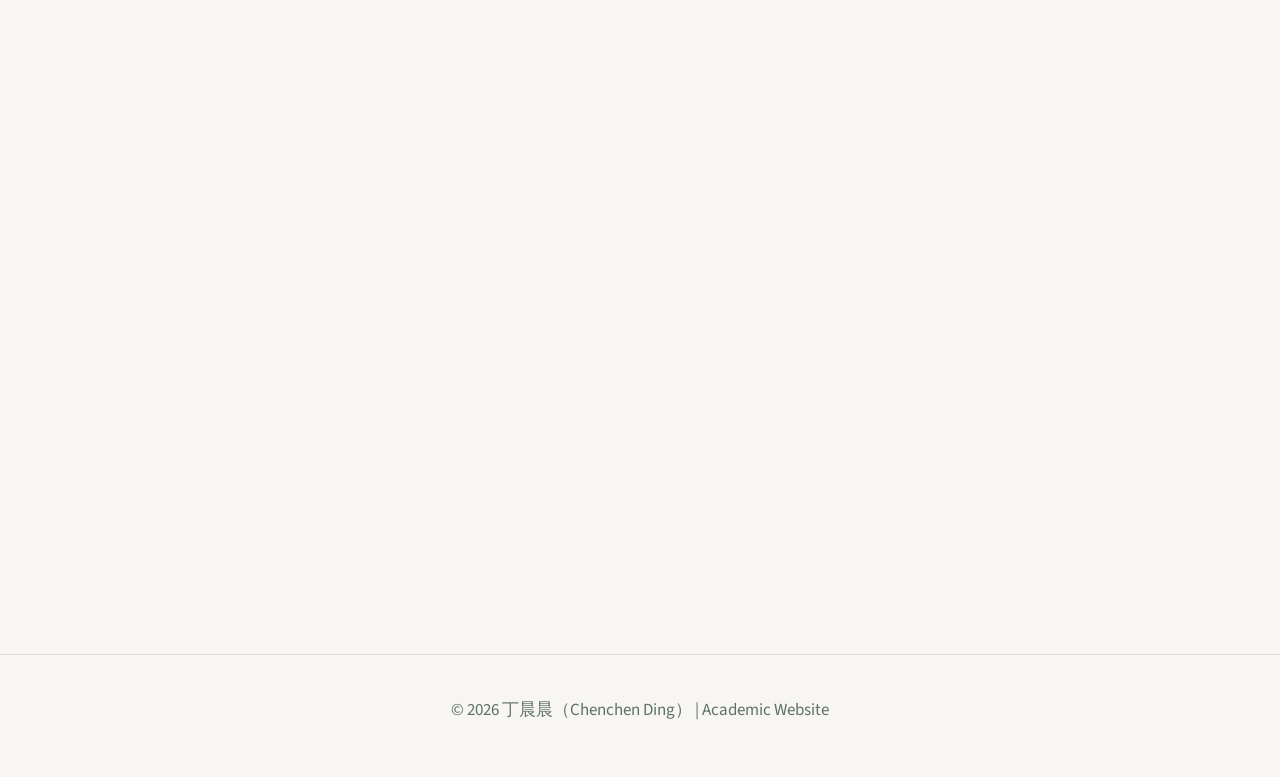
==== commit bca433af: "Add ecology data hub and research watch" ====
--- a/index.html
+++ b/index.html
@@ -52,7 +52,17 @@
       </div>
       <div class="hero-main reveal">
         <p class="eyebrow">Academic Profile | Ecological Modelling</p>
-        <h1>丁晨晨 <span>Chenchen Ding, PhD</span></h1>
+        <h1>
+          <span class="hero-name-row">
+            丁晨晨
+            <span class="hero-inline-links" aria-label="Academic profiles">
+              <a class="hero-inline-link" href="https://www.researchgate.net/search/researcher?q=Chenchen%20Ding" target="_blank" rel="noopener" aria-label="ResearchGate">RG</a>
+              <a class="hero-inline-link" href="https://scholar.google.com/citations?view_op=search_authors&mauthors=Chenchen+Ding" target="_blank" rel="noopener" aria-label="Google Scholar">GS</a>
+              <a class="hero-inline-link" href="https://orcid.org/0000-0001-6706-7996" target="_blank" rel="noopener" aria-label="ORCID">iD</a>
+            </span>
+          </span>
+          <span>Chenchen Ding, PhD</span>
+        </h1>
         <p class="lead">PKU-IIASA国际联合博士后</p>
         <div class="chips">
           <span>Global Change Biology</span>
@@ -69,6 +79,9 @@
           <a href="mailto:chenchen.ding@pku.edu.cn">chenchen.ding@pku.edu.cn</a>
           <a href="mailto:dccpanther@163.com">dccpanther@163.com</a>
         </div>
+        <div class="hero-actions">
+          <a href="ecology-data/" class="hero-action-link">生态学数据网站</a>
+        </div>
       </div>
       <div class="hero-panda-wrap reveal">
         <img src="assets/images/hero/panda-wordcloud.jpg" alt="熊猫生物多样性词云" class="hero-panda" />
@@ -81,12 +94,14 @@
     <a href="#education">教育背景</a>
     <a href="#experience">研究经历</a>
     <a href="#research">研究方向</a>
+    <a href="#watch">每日文献</a>
     <a href="#atlas">研究图谱</a>
     <a href="#papers">代表论文</a>
     <a href="#books">专著（编委）</a>
     <a href="#projects">科研项目</a>
     <a href="#awards">奖项</a>
     <a href="#skills">技能</a>
+    <a href="ecology-data/">生态数据站</a>
   </nav>
 
   <main class="container">
@@ -182,6 +197,24 @@
       </div>
     </section>
 
+    <section id="watch" class="section reveal">
+      <h2>每日文献推送</h2>
+      <div class="card watch-intro-card">
+        <p class="watch-intro">
+          根据我的研究方向、代表性论文主题与当前关注领域，每日自动抓取和更新最新相关论文，并按相关度与时间综合排序。
+        </p>
+        <div class="watch-meta-row">
+          <span class="watch-badge">按相关度与时间排序</span>
+          <span class="watch-updated" data-watch-updated>正在读取最新更新...</span>
+        </div>
+      </div>
+      <div id="watchGrid" class="watch-grid" aria-live="polite">
+        <article class="watch-card watch-card-placeholder">
+          <p>正在准备今日推荐文献...</p>
+        </article>
+      </div>
+    </section>
+
 	    <section id="atlas" class="section reveal">
 	      <h2>研究图谱</h2>
 	      <div class="atlas-group">
@@ -368,5 +401,6 @@
   </footer>
 
   <script src="lang.js"></script>
+  <script src="research-watch.js"></script>
 </body>
 </html>
--- a/style.css
+++ b/style.css
@@ -163,6 +163,13 @@
   font-size: clamp(2rem, 4.2vw, 3.2rem);
 }
 
+.hero-name-row {
+  display: inline-flex;
+  flex-wrap: wrap;
+  align-items: center;
+  gap: 12px;
+}
+
 .hero h1 span {
   display: block;
   font-size: clamp(1.05rem, 1.8vw, 1.35rem);
@@ -172,6 +179,40 @@
   font-weight: 500;
 }
 
+.hero-inline-links {
+  display: inline-flex;
+  flex-wrap: wrap;
+  gap: 8px;
+  transform: translateY(2px);
+}
+
+.hero-inline-link {
+  display: inline-flex;
+  align-items: center;
+  justify-content: center;
+  min-width: 44px;
+  min-height: 32px;
+  padding: 4px 10px;
+  border-radius: 999px;
+  border: 1px solid #d3e1d8;
+  background: rgba(255, 255, 255, 0.86);
+  color: #2a5b45;
+  text-decoration: none;
+  font-family: "Source Sans 3", sans-serif;
+  font-size: 0.82rem;
+  font-weight: 800;
+  letter-spacing: 0.02em;
+  box-shadow: 0 8px 20px rgba(24, 40, 32, 0.08);
+  transition: transform 0.2s ease, box-shadow 0.2s ease, color 0.2s ease, border-color 0.2s ease;
+}
+
+.hero-inline-link:hover {
+  color: #1f6a4b;
+  border-color: #b9d5c5;
+  transform: translateY(-1px);
+  box-shadow: 0 10px 24px rgba(24, 40, 32, 0.12);
+}
+
 .lead {
   margin: 14px 0 0;
   font-size: 1.18rem;
@@ -263,6 +304,30 @@
   color: #1f6a4b;
   transform: translateY(-1px);
   box-shadow: 0 10px 24px rgba(24, 40, 32, 0.1);
+}
+
+.hero-actions {
+  margin-top: 18px;
+}
+
+.hero-action-link {
+  display: inline-flex;
+  align-items: center;
+  justify-content: center;
+  min-height: 44px;
+  padding: 10px 18px;
+  border-radius: 999px;
+  background: linear-gradient(135deg, #1f6a4b, #215e45);
+  color: #ffffff;
+  text-decoration: none;
+  font-weight: 700;
+  box-shadow: 0 12px 24px rgba(31, 106, 75, 0.18);
+  transition: transform 0.2s ease, box-shadow 0.2s ease;
+}
+
+.hero-action-link:hover {
+  transform: translateY(-1px);
+  box-shadow: 0 14px 28px rgba(31, 106, 75, 0.24);
 }
 
 .nav {
@@ -395,6 +460,184 @@
   border-radius: 16px;
   padding: 14px 16px;
   box-shadow: 0 6px 18px rgba(31, 39, 36, 0.06);
+}
+
+.watch-intro-card {
+  margin-bottom: 18px;
+}
+
+.watch-intro {
+  margin: 0 0 14px;
+  color: #34413c;
+}
+
+.watch-meta-row {
+  display: flex;
+  flex-wrap: wrap;
+  gap: 12px;
+  align-items: center;
+}
+
+.watch-badge,
+.watch-updated {
+  display: inline-flex;
+  align-items: center;
+  min-height: 34px;
+  padding: 7px 12px;
+  border-radius: 999px;
+  font-size: 0.92rem;
+  font-weight: 600;
+}
+
+.watch-badge {
+  background: #eef7f1;
+  border: 1px solid #c8dfd2;
+  color: #1b5d42;
+}
+
+.watch-updated {
+  background: #fbf4e3;
+  border: 1px solid #ead8a8;
+  color: #775614;
+}
+
+.watch-grid {
+  display: grid;
+  grid-template-columns: repeat(2, minmax(0, 1fr));
+  gap: 18px;
+}
+
+.watch-card {
+  background: linear-gradient(180deg, rgba(255, 255, 255, 0.98), rgba(249, 250, 246, 0.98));
+  border: 1px solid rgba(31, 39, 36, 0.12);
+  border-radius: 22px;
+  padding: 20px;
+  box-shadow: var(--shadow);
+}
+
+.watch-card-placeholder {
+  grid-column: 1 / -1;
+  text-align: center;
+  color: var(--sub);
+}
+
+.watch-card-head {
+  display: flex;
+  flex-wrap: wrap;
+  gap: 10px;
+  align-items: center;
+  justify-content: space-between;
+  margin-bottom: 10px;
+}
+
+.watch-rank {
+  display: inline-flex;
+  align-items: center;
+  justify-content: center;
+  min-width: 38px;
+  height: 38px;
+  border-radius: 50%;
+  background: linear-gradient(135deg, #1f6a4b, #2d8360);
+  color: #fff;
+  font-weight: 800;
+}
+
+.watch-date {
+  color: #6b7a74;
+  font-size: 0.92rem;
+  font-weight: 600;
+}
+
+.watch-card h3 {
+  margin: 0 0 10px;
+  font-family: "Fraunces", "Source Serif 4", serif;
+  font-size: 1.18rem;
+  line-height: 1.3;
+}
+
+.watch-card h3 a {
+  color: var(--ink);
+  text-decoration: none;
+}
+
+.watch-card h3 a:hover {
+  color: var(--brand);
+}
+
+.watch-journal,
+.watch-authors,
+.watch-abstract {
+  margin: 0;
+  color: #44514b;
+}
+
+.watch-journal {
+  font-weight: 700;
+}
+
+.watch-authors {
+  margin-top: 4px;
+  font-size: 0.96rem;
+}
+
+.watch-abstract {
+  margin-top: 12px;
+  font-size: 0.98rem;
+}
+
+.watch-tags {
+  display: flex;
+  flex-wrap: wrap;
+  gap: 8px;
+  margin-top: 14px;
+}
+
+.watch-tag {
+  display: inline-flex;
+  align-items: center;
+  padding: 5px 10px;
+  border-radius: 999px;
+  background: #edf5ef;
+  border: 1px solid #d4e5da;
+  color: #28553f;
+  font-size: 0.85rem;
+  font-weight: 700;
+}
+
+.watch-card-actions {
+  display: flex;
+  flex-wrap: wrap;
+  gap: 10px;
+  margin-top: 16px;
+}
+
+.watch-action {
+  display: inline-flex;
+  align-items: center;
+  justify-content: center;
+  min-height: 38px;
+  padding: 8px 14px;
+  border-radius: 999px;
+  text-decoration: none;
+  font-size: 0.92rem;
+  font-weight: 700;
+  transition: transform 0.2s ease, box-shadow 0.2s ease;
+}
+
+.watch-action-primary {
+  background: #1f6a4b;
+  color: #fff;
+  box-shadow: 0 10px 22px rgba(31, 106, 75, 0.2);
+}
+
+.watch-action-secondary {
+  background: #f7f3e7;
+  color: #78591a;
+  border: 1px solid #e5d6ab;
+}
+
+.watch-action:hover {
+  transform: translateY(-1px);
 }
 
 .timeline {
@@ -691,6 +934,10 @@
     grid-template-columns: 1fr;
   }
 
+  .watch-grid {
+    grid-template-columns: 1fr;
+  }
+
   .hero-photo-wrap,
   .hero-panda-wrap {
     width: min(290px, 72%);
@@ -721,6 +968,15 @@
     padding: 0 14px;
   }
 
+  .hero-name-row {
+    gap: 10px;
+  }
+
+  .hero-inline-links {
+    width: 100%;
+    transform: none;
+  }
+
   .hero-logo-pku {
     height: 40px;
   }
